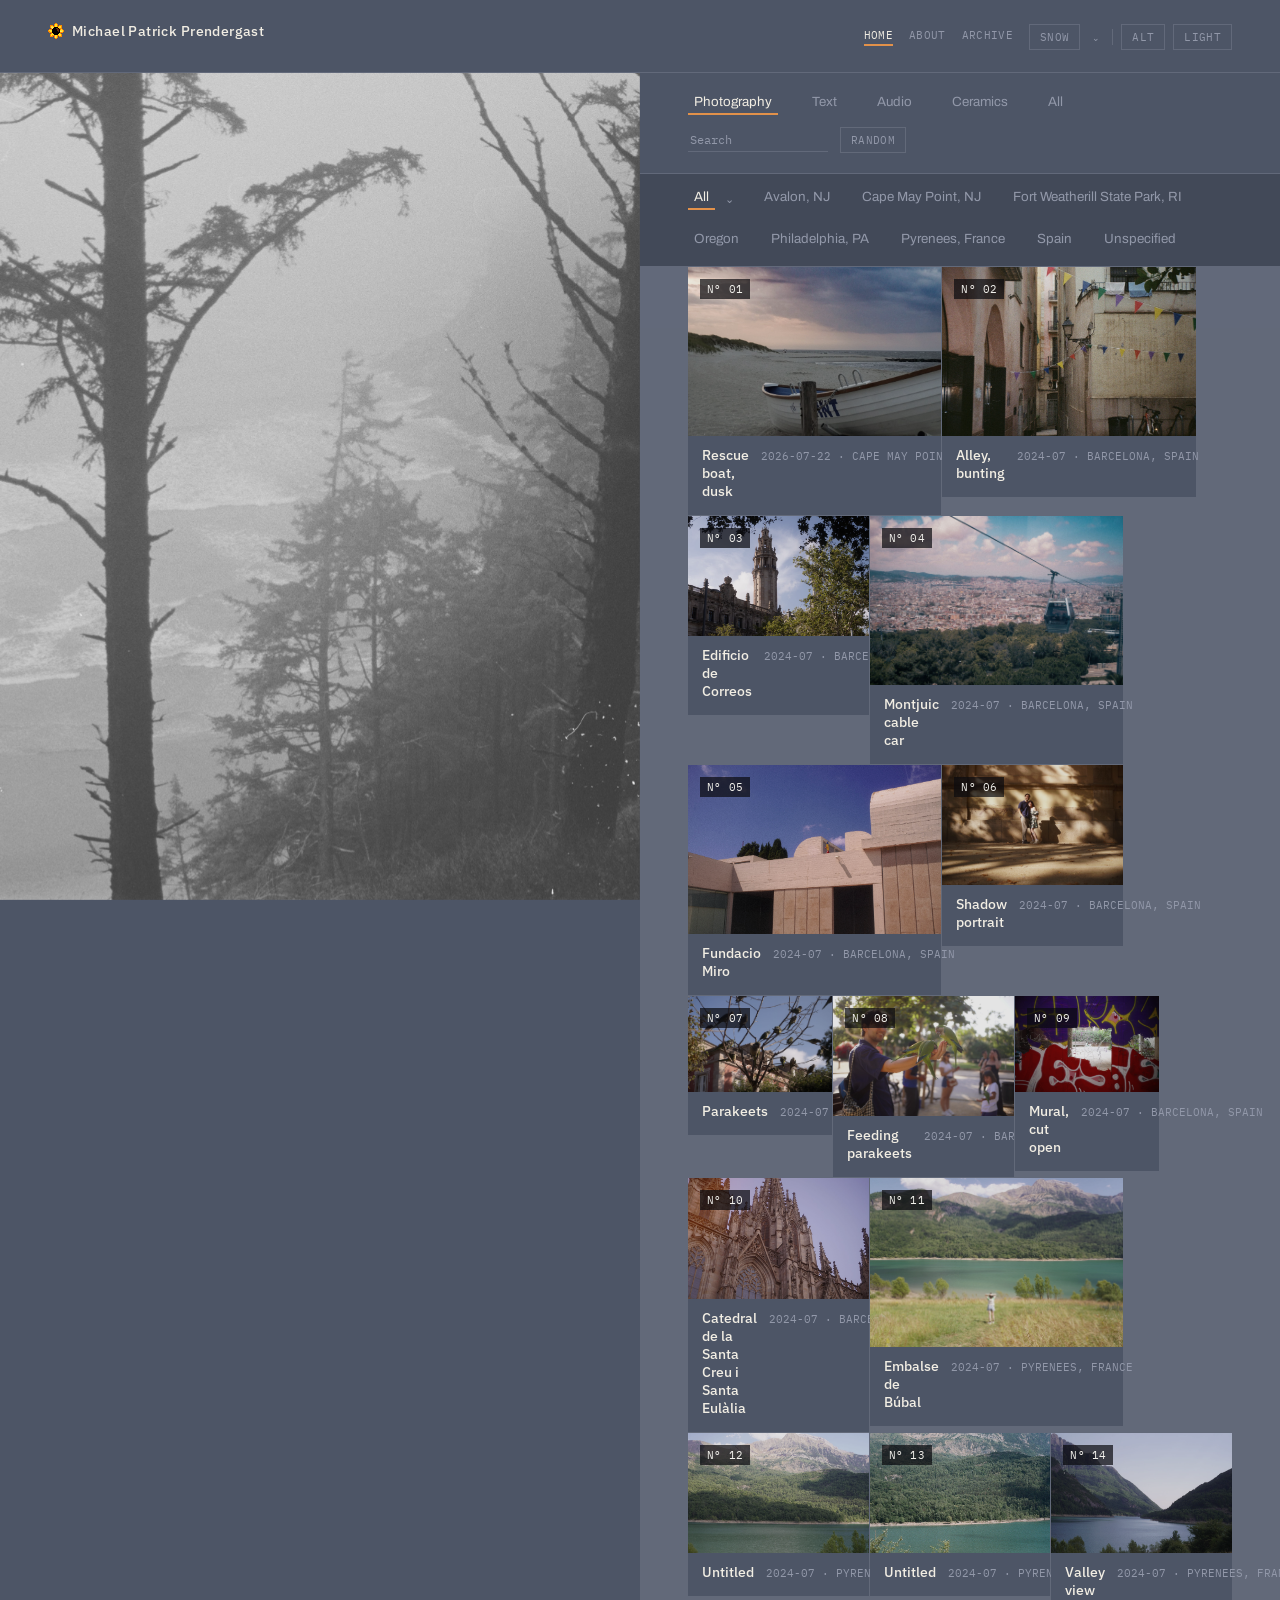
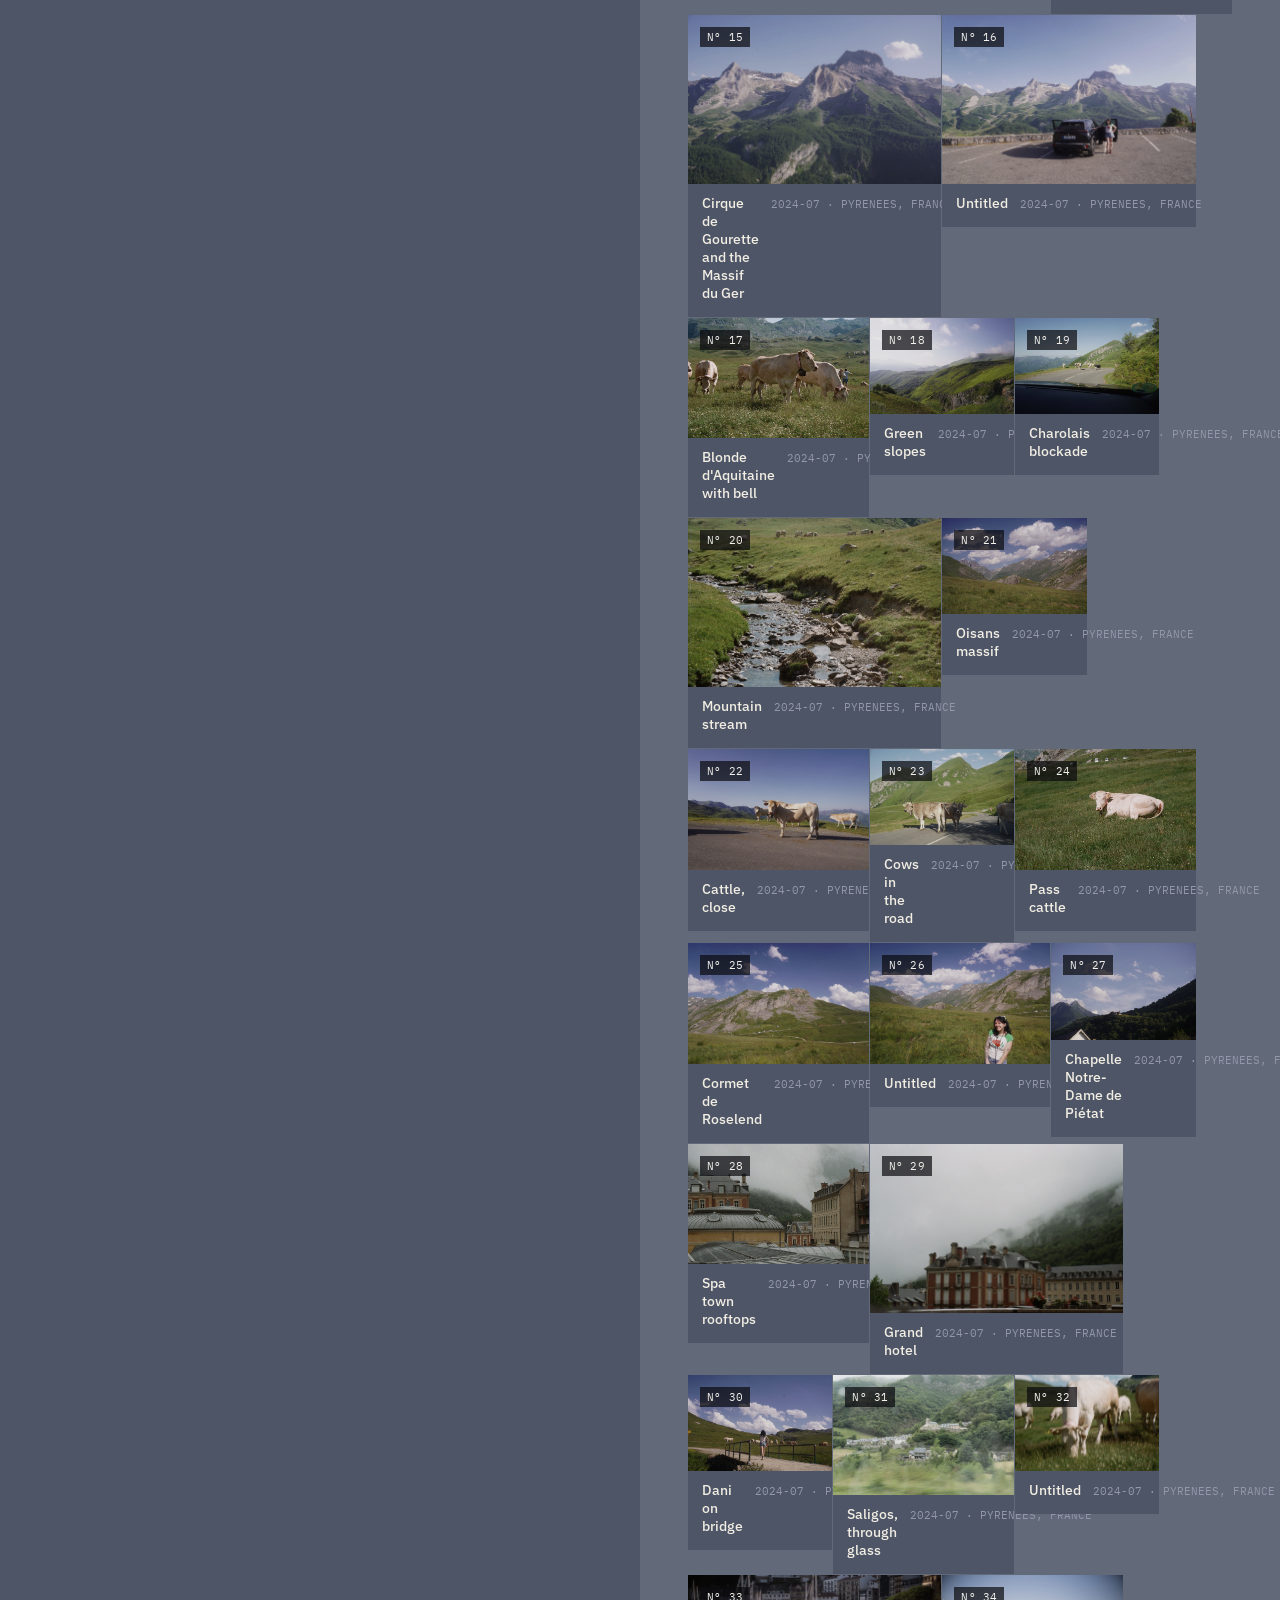
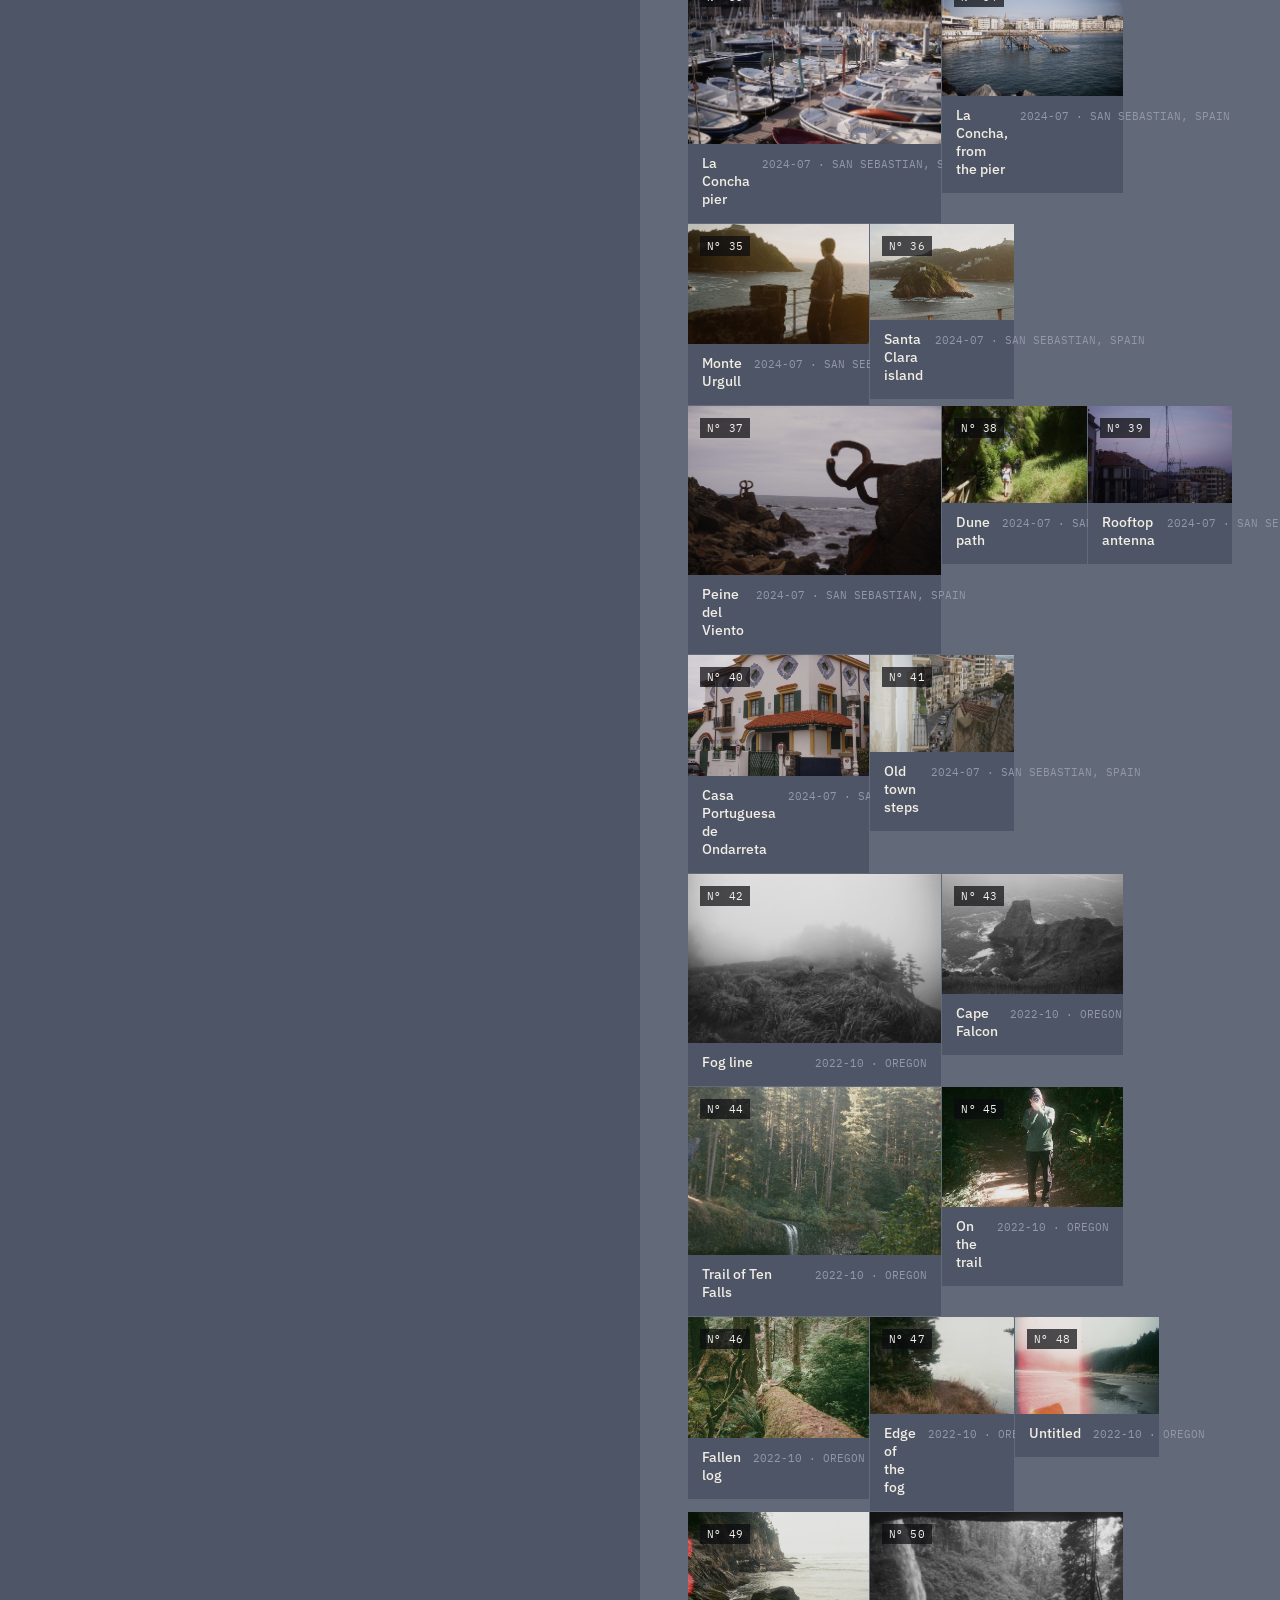
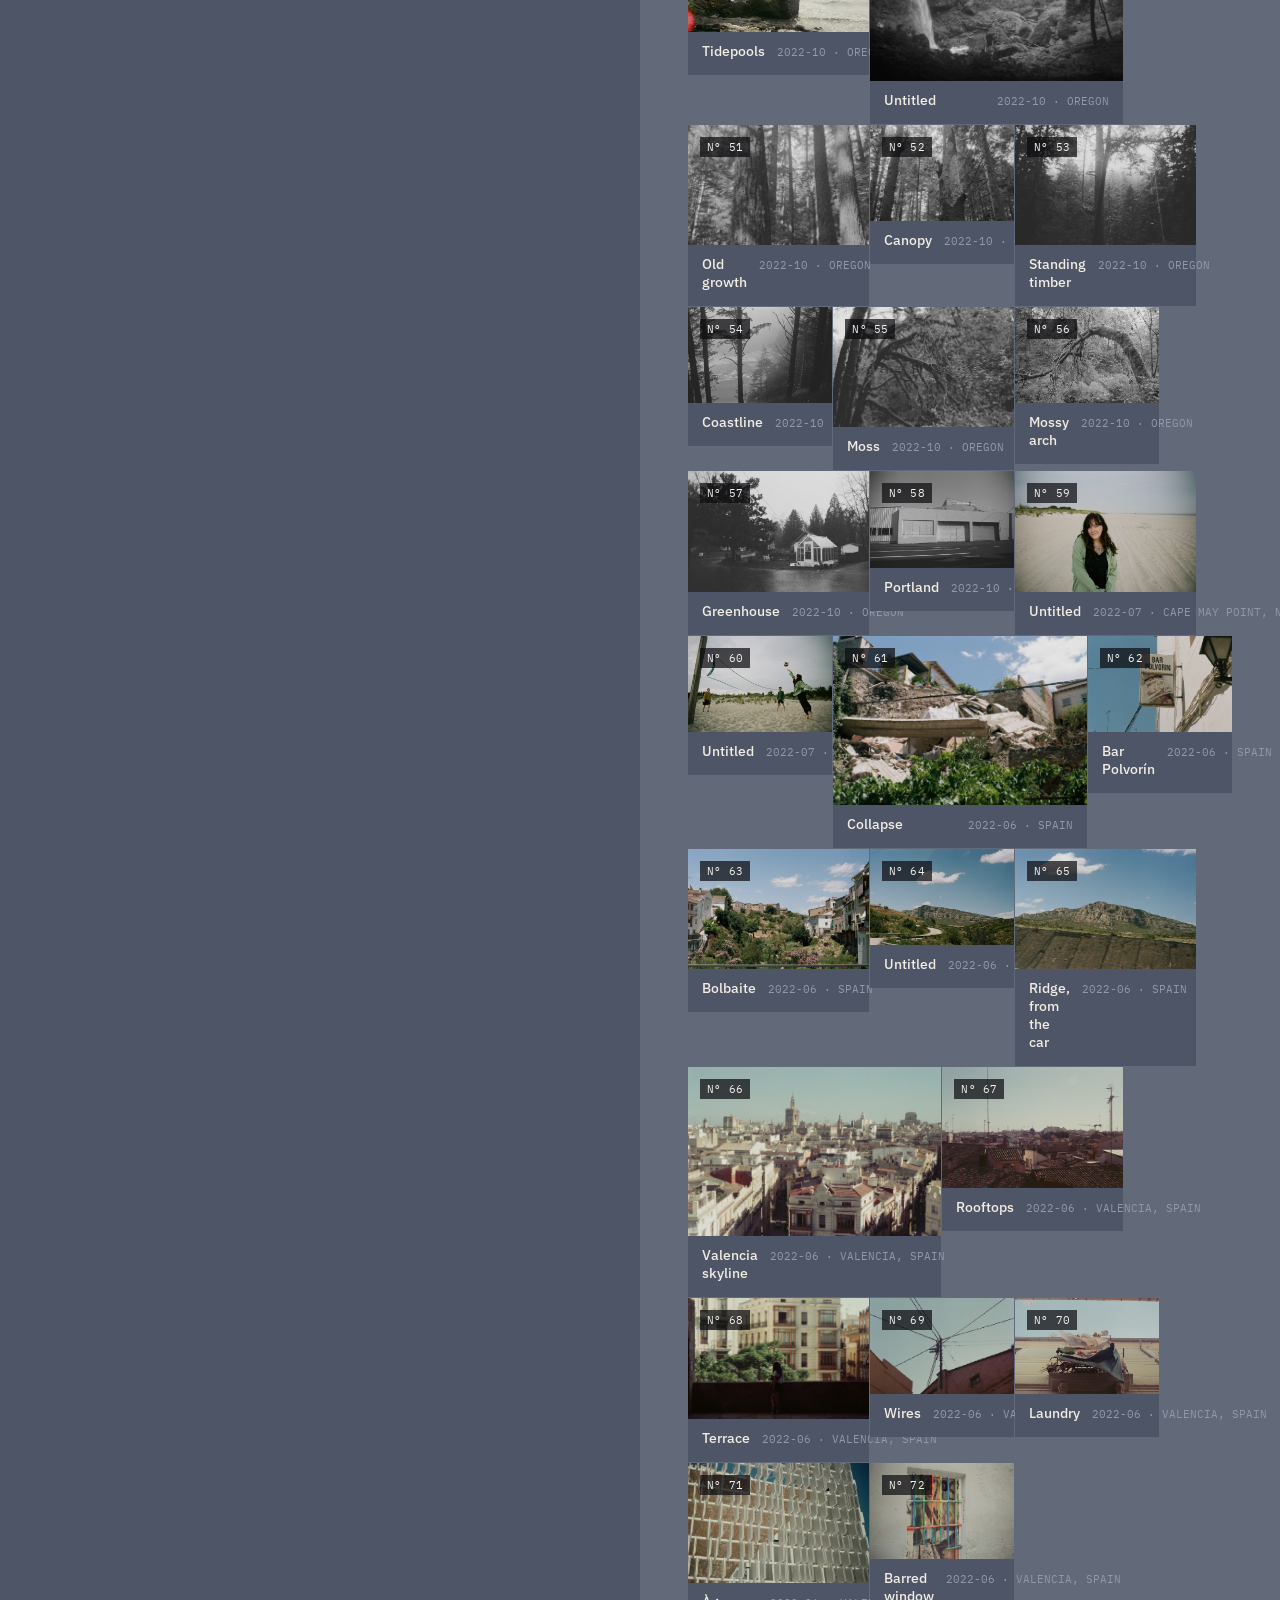
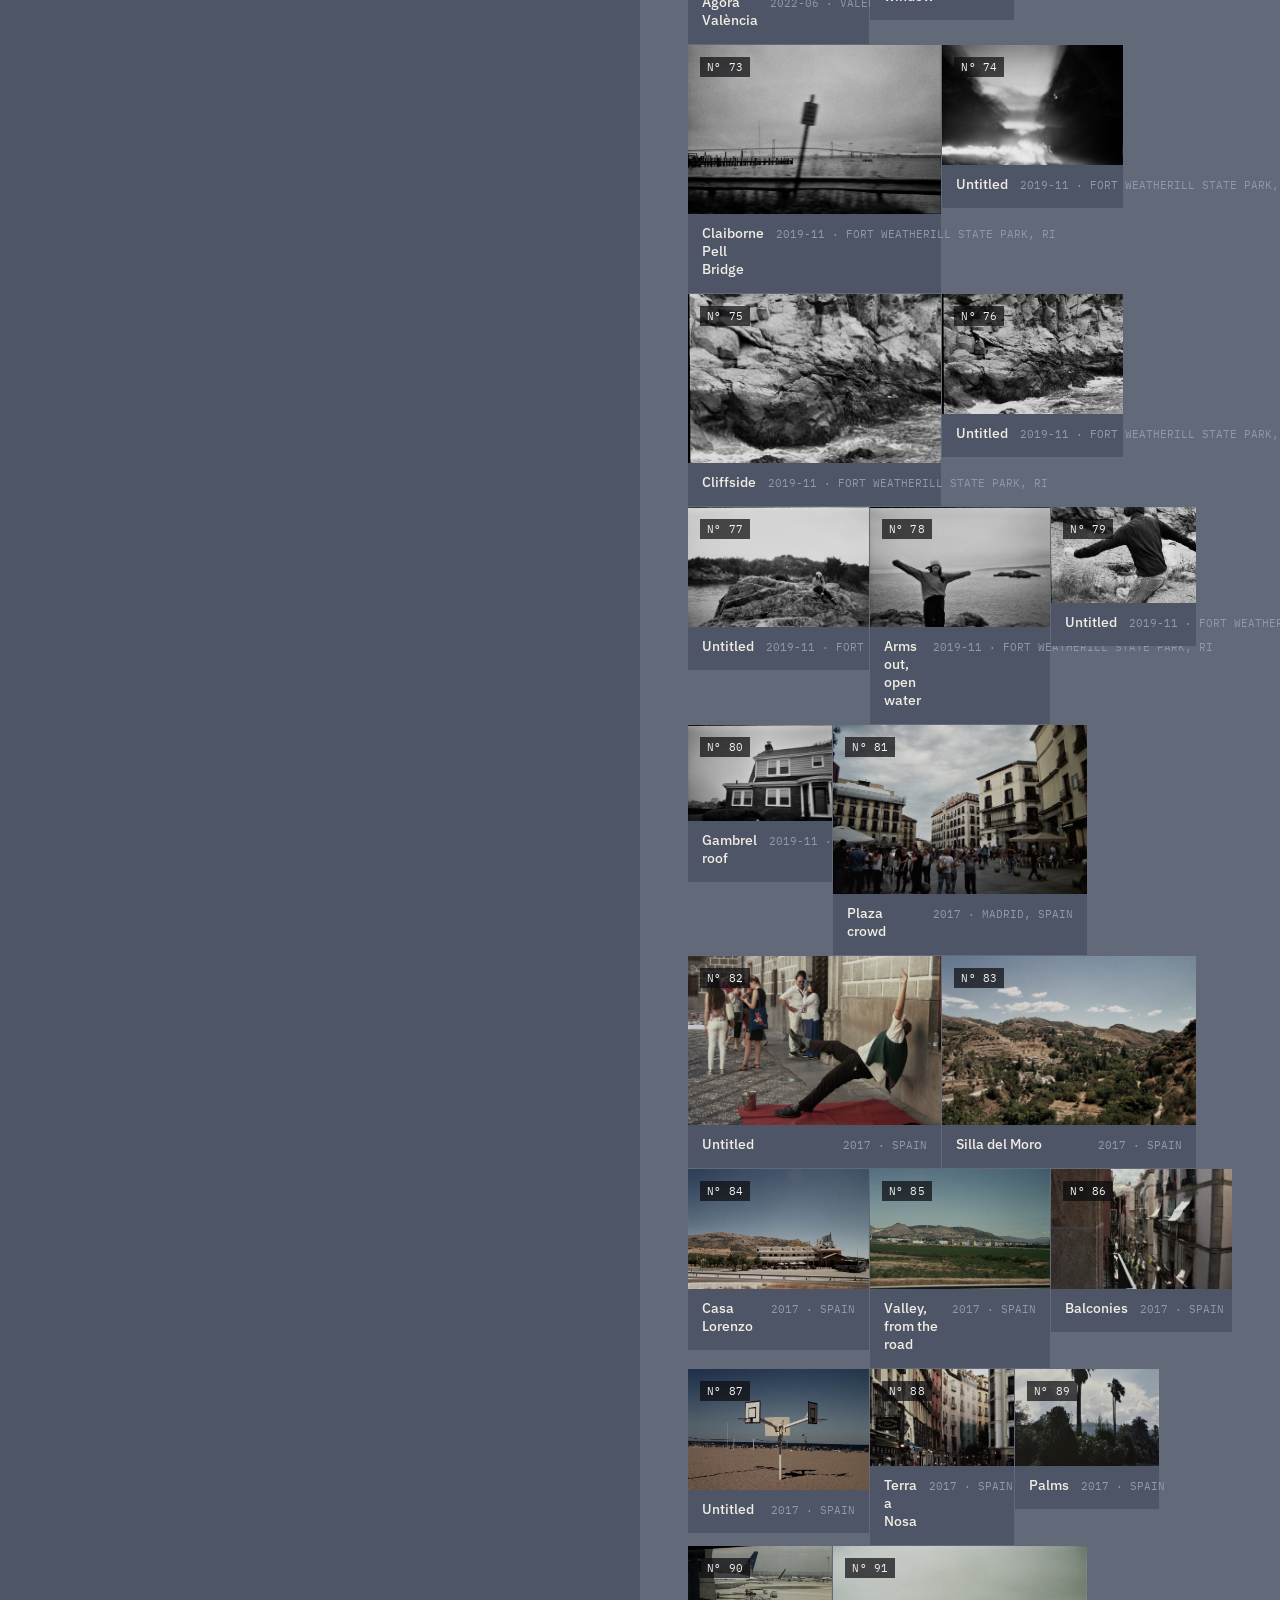
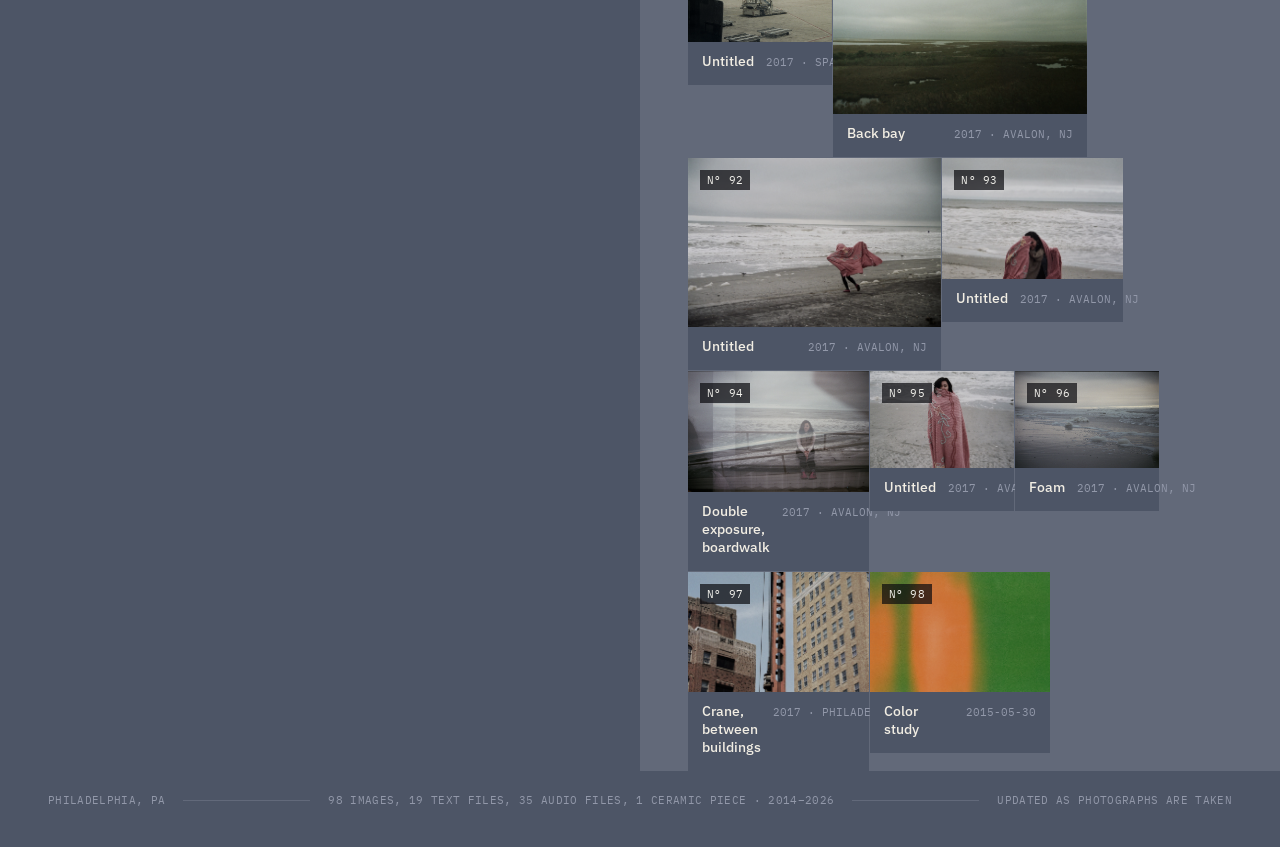
==== index.html @ 27e89e8b "Promote the split layout to the homepage; move the old gallery to classic.html index.html is now the" ====
<!doctype html>
<html lang="en">
<head>
<meta charset="utf-8">
<meta name="viewport" content="width=device-width, initial-scale=1">
<title>mprendergast</title>
<meta name="color-scheme" content="dark light" id="color-scheme-meta">
<link rel="icon" href="favicon.ico" sizes="16x16">
<script>
  if (localStorage.getItem("photo-site-playful") === "on") {
    document.documentElement.setAttribute("data-theme", "playful");
  } else if (localStorage.getItem("photo-site-theme") === "light") {
    document.documentElement.setAttribute("data-theme", "light");
  }
</script>

<link rel="preconnect" href="https://fonts.googleapis.com">
<link rel="preconnect" href="https://fonts.gstatic.com" crossorigin>
<link href="https://fonts.googleapis.com/css2?family=Archivo:wght@500;700;900&family=IBM+Plex+Mono:wght@400;500&family=IBM+Plex+Sans:wght@400;500;600&family=Baskervville:ital@0;1&display=swap" rel="stylesheet">

<link rel="stylesheet" href="styles.css">
<link rel="stylesheet" href="beta.css">
</head>
<body>

<header class="site-header">
  <span class="site-name"><img class="site-name-icon" src="favicon.ico" alt="" width="16" height="16">Michael Patrick Prendergast</span>
  <div class="header-right">
    <nav class="site-nav" aria-label="Site pages">
      <a href="index.html" aria-current="page">Home</a>
      <a href="about.html">About</a>
      <a href="archive.html">Archive</a>
    </nav>
    <div class="header-controls">
      <div class="snow-settings">
        <button class="header-toggle" id="snow-toggle" type="button" aria-label="Toggle falling snow" aria-pressed="false">Snow</button>
        <button class="snow-settings-toggle" id="snow-settings-toggle" type="button" aria-label="Snow settings" aria-expanded="false">⌄</button>
        <div class="snow-settings-panel" id="snow-settings-panel" hidden>
          <label class="snow-settings-row">
            <span>Speed</span>
            <input type="range" id="snow-speed" min="0.1" max="2.5" step="0.1" value="0.2">
          </label>
          <label class="snow-settings-row">
            <span>Amount</span>
            <input type="range" id="snow-amount" min="0.2" max="6" step="0.1" value="1">
          </label>
          <label class="snow-settings-row">
            <span>Wind</span>
            <div class="snow-wind-track">
              <span class="snow-wind-label">L</span>
              <input type="range" id="snow-wind" min="-1" max="1" step="0.1" value="0">
              <span class="snow-wind-label">R</span>
            </div>
          </label>
        </div>
      </div>
      <span class="header-divider" aria-hidden="true"></span>
      <button class="header-toggle" id="playful-toggle" type="button" aria-label="Toggle Alt theme" aria-pressed="false">Alt</button>
      <button class="header-toggle" id="theme-toggle" type="button" aria-label="Switch theme"></button>
    </div>
  </div>
</header>

<div id="view">
<div class="beta-layout">
  <div class="beta-bg-col">
    <img class="beta-bg-image" src="images/bg/background.jpg" alt="">
  </div>

  <div class="beta-detail" id="beta-detail" hidden>
    <button class="beta-detail-close" id="beta-detail-close" type="button" aria-label="Close">&#10005;</button>
    <button class="beta-detail-image-btn" id="beta-detail-image-btn" type="button" aria-label="Open full size">
      <img id="beta-detail-image" src="" alt="">
    </button>
    <div class="beta-detail-text" id="beta-detail-text" hidden>
      <div class="beta-detail-text-body" id="beta-detail-text-body"></div>
    </div>
    <div class="beta-detail-caption">
      <span class="beta-detail-title" id="beta-detail-title"></span>
      <span class="beta-detail-meta" id="beta-detail-meta"></span>
      <span class="beta-detail-specs" id="beta-detail-specs"></span>
    </div>
  </div>

  <div class="beta-content-col">
    <div class="nav-row">
      <nav class="type-nav" id="beta-type-nav" aria-label="Filter by section"></nav>
      <div class="nav-utility">
        <input class="search-input" id="beta-search-input" type="search" placeholder="Search" aria-label="Search everything on the site">
        <button class="shuffle-btn" id="beta-random-btn" type="button" aria-label="Open a random entry">Random</button>
      </div>
    </div>
    <nav class="location-nav" id="beta-location-nav" aria-label="Filter photographs by location"></nav>
    <nav class="filters" id="beta-filters" aria-label="Filter photographs by tag"></nav>
    <div class="gallery beta-gallery" id="beta-gallery" aria-label="Photograph index"></div>
    <p class="empty-state" id="beta-empty-state" hidden>Nothing indexed yet.</p>
  </div>
</div>

<div class="lightbox" id="lightbox" role="dialog" aria-modal="true" aria-label="Photograph view" aria-hidden="true">
  <button class="lightbox-close" id="lightbox-close" aria-label="Close">&#10005;</button>
  <button class="lightbox-nav lightbox-prev" id="lightbox-prev" aria-label="Previous photograph">&#8592;</button>
  <figure class="lightbox-figure">
    <img id="lightbox-image" src="" alt="">
    <figcaption>
      <div class="lightbox-caption-line">
        <span class="lightbox-index" id="lightbox-index"></span>
        <span class="lightbox-title" id="lightbox-title"></span>
        <span class="lightbox-meta" id="lightbox-meta"></span>
      </div>
      <div class="lightbox-specs" id="lightbox-specs"></div>
    </figcaption>
  </figure>
  <button class="lightbox-nav lightbox-next" id="lightbox-next" aria-label="Next photograph">&#8594;</button>
  <p class="lightbox-hint" aria-hidden="true">&larr; &rarr; Navigate &middot; Click Center to Zoom &middot; Esc Close &middot; Swipe on Touch</p>
</div>
</div>

<footer class="site-footer">
  <span>Philadelphia, PA</span>
  <span class="rule" aria-hidden="true"></span>
  <span id="site-stats"></span>
  <span class="rule" aria-hidden="true"></span>
  <span>Updated as photographs are taken</span>
</footer>

<script src="photos.js"></script>
<script src="script.js"></script>
<script src="archive.js"></script>
<script src="beta.js"></script>
<script src="theme.js"></script>
<script src="snow.js"></script>
<script src="stats.js"></script>
<script src="player.js"></script>
<script src="router.js"></script>
</body>
</html>
---- styles.css ----
/* ---------------------------------------------------------
   Tokens — dark (default) and light. --accent, --scrim, and the
   --badge-* pair stay fixed across themes: the accent is the site's
   one brand color regardless of chrome, the lightbox stays a dark
   viewing environment in either theme, and the tile-index badge sits
   on top of arbitrary photo content so it needs guaranteed contrast
   independent of the page theme.
--------------------------------------------------------- */
:root {
  --paper: #4d5566;
  --ink: #f1ede3;
  --grid-line: rgba(225, 228, 236, 0.08);
  --accent: #e2914a;
  --muted: #9298a9;
  --muted-dim: #6b7182;
  --hairline: rgba(225, 228, 236, 0.14);
  --overlay: rgba(20, 22, 28, 0.7);
  --scrim: rgba(10, 11, 15, 0.97);
  --badge-bg: rgba(10, 11, 15, 0.7);
  --badge-ink: #f2f1ec;

  --font-display: 'Archivo', sans-serif;
  --font-body: 'IBM Plex Sans', sans-serif;
  --font-mono: 'IBM Plex Mono', monospace;
  --font-serif: Baskerville, 'Baskervville', 'Times New Roman', serif;

  --gap: 1px;
  --edge: clamp(16px, 4vw, 48px);
}

:root[data-theme="light"] {
  --paper: #eef0e6;
  --ink: #363b30;
  --grid-line: rgba(40, 45, 30, 0.08);
  --muted: #7c8371;
  --muted-dim: #a3a897;
  --hairline: rgba(40, 45, 30, 0.14);
  --overlay: rgba(0, 0, 0, 0.05);
}

/* Playful — a third, independently-toggled theme (the "Alt" header
   button, separate from the light/dark toggle). Same restrained layout
   and single fixed --accent as everywhere else; just a bright,
   saturated palette in place of dark/light's neutral ones.

   --overlay is near-opaque here rather than the light/dark washes
   (5-70% over a neutral paper): text/audio tile cards are meant to
   read as a distinct warm off-white surface floating on the green, in
   the spirit of the reference site's cream/tan panels on its green
   background. A translucent wash at that same low opacity would
   optically mix with the saturated green paper underneath instead of
   sitting on top of it, producing a muddy, desaturated yellow-green
   rather than a clean card -- transparency reads as "layered surface"
   against a neutral backdrop, but against a saturated one it just
   blends, which is the muddiness this avoids. */
:root[data-theme="playful"] {
  --paper: #c9e26a;
  --ink: #1c1a12;
  --grid-line: rgba(28, 26, 18, 0.08);
  --muted: #5c6b3a;
  --muted-dim: #8a9569;
  --hairline: rgba(28, 26, 18, 0.16);
  --overlay: rgba(255, 250, 235, 0.94);
}

* { box-sizing: border-box; }

html { -webkit-text-size-adjust: 100%; }

body {
  margin: 0;
  background: var(--paper);
  color: var(--ink);
  font-family: var(--font-body);
  -webkit-font-smoothing: antialiased;
}

img { display: block; max-width: 100%; }
img[hidden] { display: none; }

button {
  font-family: inherit;
  background: none;
  border: none;
  cursor: pointer;
  color: inherit;
}

:focus-visible {
  outline: 2px solid var(--accent);
  outline-offset: 3px;
}

/* ---------------------------------------------------------
   Header
--------------------------------------------------------- */
.site-header {
  display: flex;
  justify-content: space-between;
  align-items: baseline;
  gap: 24px;
  padding: 22px var(--edge);
  border-bottom: 1px solid var(--hairline);
}

.site-name {
  display: inline-flex;
  align-items: center;
  gap: 8px;
  font-family: var(--font-body);
  font-weight: 500;
  font-size: 14px;
  letter-spacing: 0.03em;
}
.site-name-icon {
  display: block;
  width: 16px;
  height: 16px;
  image-rendering: pixelated;
}

.header-right {
  display: flex;
  align-items: center;
  gap: 16px;
}

.site-nav {
  display: flex;
  gap: 16px;
  font-family: var(--font-mono);
  font-size: 11px;
  text-transform: uppercase;
  letter-spacing: 0.03em;
}
.site-nav a {
  color: var(--muted);
  text-decoration: none;
  border-bottom: 2px solid transparent;
  padding-bottom: 2px;
}
.site-nav a:hover { color: var(--ink); }
.site-nav a[aria-current="page"] {
  color: var(--ink);
  border-bottom-color: var(--accent);
}

.header-toggle {
  font-family: var(--font-mono);
  font-size: 11px;
  text-transform: uppercase;
  letter-spacing: 0.03em;
  color: var(--muted);
  border: 1px solid var(--hairline);
  padding: 5px 10px;
}
.header-toggle:hover { color: var(--ink); border-color: var(--accent); }
.header-toggle.is-active { color: var(--accent); border-color: var(--accent); }

.header-controls {
  display: flex;
  align-items: center;
  gap: 8px;
}

.header-divider {
  width: 1px;
  height: 16px;
  background: var(--hairline);
  flex: none;
}

/* Snow settings — a small arrow next to the Snow toggle opens a
   dropdown with Speed/Amount/Wind sliders (snow.js). Sits in the
   header's normal theme-aware colors (unlike the always-dark player
   widget) since it's part of the header itself, not a floating
   overlay elsewhere on the page. */
.snow-settings {
  position: relative;
  display: inline-flex;
  align-items: center;
  gap: 8px;
}
.snow-settings-toggle {
  font-family: var(--font-mono);
  font-size: 9px;
  line-height: 1;
  color: var(--muted);
  padding: 4px;
}
.snow-settings-toggle:hover { color: var(--ink); }
.snow-settings-toggle[aria-expanded="true"] { color: var(--accent); }

.snow-settings-panel {
  position: absolute;
  top: calc(100% + 8px);
  right: 0;
  z-index: 15;
  width: 170px;
  display: flex;
  flex-direction: column;
  gap: 12px;
  padding: 14px;
  background: var(--paper);
  border: 1px solid var(--hairline);
  box-shadow: 0 12px 28px rgba(0, 0, 0, 0.28);
}
.snow-settings-panel[hidden] { display: none; }

.snow-settings-row {
  display: flex;
  flex-direction: column;
  gap: 6px;
}
.snow-settings-row span {
  font-family: var(--font-mono);
  font-size: 10px;
  text-transform: uppercase;
  letter-spacing: 0.05em;
  color: var(--muted);
}
.snow-settings-row input[type="range"] {
  width: 100%;
  accent-color: var(--accent);
  cursor: pointer;
}

.snow-wind-track {
  display: flex;
  align-items: center;
  gap: 6px;
}
.snow-wind-track input[type="range"] { flex: 1; }
.snow-wind-label {
  font-family: var(--font-mono);
  font-size: 10px;
  color: var(--muted-dim);
}

/* Ambient pixel-snow overlay — fixed over the whole viewport, purely
   decorative, never intercepts clicks. Sits below the lightbox (z-index
   10) so it disappears behind the scrim while a photo is open. */
#snow-canvas {
  position: fixed;
  inset: 0;
  width: 100%;
  height: 100%;
  pointer-events: none;
  z-index: 5;
}
#snow-canvas[hidden] { display: none; }

.header-meta {
  display: flex;
  flex-direction: column;
  align-items: flex-end;
  font-family: var(--font-mono);
  font-size: 12px;
  color: var(--muted);
  text-align: right;
  white-space: nowrap;
}
.index-count { color: var(--ink); }

/* ---------------------------------------------------------
   Type nav — top-level sections (All/Photography/Text/Audio).
   Always visible, bolder and larger than the tag chips beneath
   it. Selecting "All" merges every section with no sub-tag row;
   selecting a specific section reveals its own tag row below,
   set apart with a distinct background (see .filters).
--------------------------------------------------------- */
.nav-row {
  display: flex;
  align-items: center;
  justify-content: space-between;
  flex-wrap: wrap;
  gap: 12px;
  padding: 20px var(--edge);
  border-bottom: 1px solid var(--hairline);
}

.type-nav[hidden] { display: none; }
.type-nav {
  display: flex;
  flex-wrap: wrap;
  gap: 28px;
  font-family: var(--font-display);
  font-weight: 700;
  font-size: 15px;
}

.nav-utility {
  display: flex;
  align-items: center;
  gap: 12px;
}

.search-input {
  font-family: var(--font-mono);
  font-size: 12px;
  color: var(--ink);
  background: none;
  border: none;
  border-bottom: 1px solid var(--hairline);
  padding: 4px 2px;
  width: 140px;
}
.search-input:focus { outline: none; border-bottom-color: var(--accent); }
.search-input::placeholder { color: var(--muted); }
.search-input::-webkit-search-cancel-button { -webkit-appearance: none; }

.shuffle-btn {
  font-family: var(--font-mono);
  font-size: 11px;
  text-transform: uppercase;
  letter-spacing: 0.03em;
  color: var(--muted);
  border: 1px solid var(--hairline);
  padding: 5px 10px;
  white-space: nowrap;
}
.shuffle-btn:hover { color: var(--ink); border-color: var(--accent); }

.type-chip {
  padding-bottom: 4px;
  border-bottom: 2px solid transparent;
  color: var(--muted);
  transition: color 0.2s ease, border-color 0.2s ease;
}
.type-chip:hover { color: var(--ink); }
.type-chip.is-active {
  color: var(--ink);
  border-bottom-color: var(--accent);
}

/* ---------------------------------------------------------
   Location nav — a middle tier, Photography-only: shares the tag
   row's darker "nested" background below it (no border between the
   two, so they read as one continuous panel), but sits a size step
   up in the type scale to mark it as the coarser of the two filters.
--------------------------------------------------------- */
.location-nav[hidden] { display: none; }
.location-nav {
  display: flex;
  flex-wrap: wrap;
  gap: 20px;
  padding: 14px var(--edge) 0;
  background: rgba(0, 0, 0, 0.14);
  font-family: var(--font-display);
  font-weight: 500;
  font-size: 13px;
}
/* No bottom padding above: when .filters is expanded right below,
   its own top padding is meant to be the only gap, so the two read as
   one continuous panel. But .filters collapses by default now, and
   without it there's nothing supplying that breathing room -- add it
   back here specifically for when that's the case. */
.location-nav:has(+ .filters[hidden]) {
  padding-bottom: 14px;
}

.location-chip {
  padding-bottom: 4px;
  border-bottom: 2px solid transparent;
  color: var(--muted);
  transition: color 0.2s ease, border-color 0.2s ease;
}
.location-chip:hover { color: var(--ink); }
.location-chip.is-active {
  color: var(--ink);
  border-bottom-color: var(--accent);
}

/* ---------------------------------------------------------
   Filter chips — tab-style, not pills; underline marks state.
   A visibly different background from .type-nav above it marks
   this row as the nested, section-specific tier.
--------------------------------------------------------- */
.filters[hidden] { display: none; }
.filters {
  display: flex;
  flex-wrap: wrap;
  gap: 22px;
  padding: 14px var(--edge);
  background: rgba(0, 0, 0, 0.14);
  border-bottom: 1px solid var(--hairline);
  font-family: var(--font-mono);
  font-size: 12px;
  text-transform: uppercase;
  letter-spacing: 0.03em;
}

.filter-chip {
  padding-bottom: 4px;
  border-bottom: 2px solid transparent;
  color: var(--muted);
  transition: color 0.2s ease, border-color 0.2s ease;
}
.filter-chip:hover { color: var(--ink); }
.filter-chip.is-active {
  color: var(--ink);
  border-bottom-color: var(--accent);
}

/* Wraps the active type/location chip together with the tag-filter
   dropdown arrow so the two sit tight against each other, regardless
   of the row's own (much larger) gap between chips. */
.type-chip-group,
.location-chip-group {
  display: inline-flex;
  align-items: center;
  gap: 6px;
}

.filters-toggle {
  font-family: var(--font-mono);
  font-size: 11px;
  line-height: 1;
  color: var(--muted);
  padding: 2px 4px;
}
.filters-toggle:hover { color: var(--ink); }
/* Active both when the row is actually open, and whenever a specific
   tag is applied even while it's collapsed -- an applied filter
   should never be silently invisible. */
.filters-toggle.is-active { color: var(--accent); }

/* ---------------------------------------------------------
   Gallery grid
--------------------------------------------------------- */
.gallery {
  display: grid;
  grid-template-columns: repeat(15, 1fr);
  align-items: start;
  gap: var(--gap);
  background: var(--hairline);
  padding: var(--gap) var(--edge) 0;
}

.tile {
  margin: 0;
  background: var(--paper);
  padding-bottom: var(--gap);
}

.tile--lg { grid-column: span 7; }
.tile--md { grid-column: span 5; }
.tile--sm { grid-column: span 4; }

.tile-button {
  position: relative;
  display: block;
  width: 100%;
  aspect-ratio: 3 / 2;
  padding: 0;
  overflow: hidden;
  background: var(--paper);
}

.tile-button img {
  width: 100%;
  height: 100%;
  object-fit: cover;
  filter: grayscale(0.25) brightness(0.92);
  transition: filter 0.3s ease, transform 0.5s ease;
}

.tile-button:hover img,
.tile-button:focus-visible img {
  filter: grayscale(0) brightness(1);
}

@media (prefers-reduced-motion: no-preference) {
  .tile-button:hover img, .tile-button:focus-visible img { transform: scale(1.015); }
}

/* Viewfinder frame — the signature device: an accent-colored
   bracket that tightens into focus on hover/keyboard focus,
   replacing the old page-wide construction grid. */
.tile-button::after {
  content: "";
  position: absolute;
  inset: 12px;
  border: 1px solid var(--accent);
  opacity: 0;
  transition: opacity 0.25s ease;
  pointer-events: none;
}
.tile-button:hover::after,
.tile-button:focus-visible::after {
  opacity: 1;
}
@media (prefers-reduced-motion: no-preference) {
  .tile-button::after { transition: opacity 0.25s ease, inset 0.25s ease; }
  .tile-button:hover::after, .tile-button:focus-visible::after { inset: 7px; }
}

.tile-index {
  position: absolute;
  top: 12px;
  left: 12px;
  font-family: var(--font-mono);
  font-size: 11px;
  color: var(--badge-ink);
  background: var(--badge-bg);
  padding: 3px 7px;
  letter-spacing: 0.02em;
}

/* Text-post tiles: sized to their own content rather than the fixed
   3:2 photo frame, so a short poem gets a compact box instead of a
   mostly-empty image-shaped one. Longer poems are capped and faded
   out at the bottom rather than blowing up the grid. */
.tile-button--text {
  aspect-ratio: auto;
  display: block;
  max-height: 420px;
  padding: 48px 20px 20px;
  background: var(--overlay);
  overflow: hidden;
  position: relative;
  text-align: left;
}
/* The fade only makes sense when a poem is actually being clamped by
   max-height above -- script.js measures this after render and adds
   is-clamped. Without that check, the gradient would fall at a fixed
   distance from the bottom of every tile regardless of where the text
   actually ends, dimming the last line of plenty of short, complete
   poems that were never being cut off. */
.tile-button--text.is-clamped::before {
  content: "";
  position: absolute;
  left: 0;
  right: 0;
  bottom: 0;
  height: 56px;
  background: linear-gradient(to bottom, transparent, var(--overlay));
  pointer-events: none;
}

.tile-text-preview {
  display: flex;
  flex-direction: column;
  gap: 8px;
}

.tile-text-title {
  font-family: var(--font-serif);
  font-style: italic;
  font-size: 20px;
  color: var(--ink);
  text-rendering: optimizeLegibility;
}

.tile-audio-title {
  font-family: var(--font-body);
  font-style: normal;
  font-weight: 500;
  font-size: 15px;
  color: var(--ink);
  flex: 1 1 auto;
  min-width: 0;
  white-space: nowrap;
  overflow: hidden;
  text-overflow: ellipsis;
}

.tile-text-excerpt {
  margin: 0;
  font-family: var(--font-serif);
  font-size: 14px;
  line-height: 1.5;
  color: var(--muted);
  white-space: pre-line;
}

/* Audio tiles: no lightbox — clicking the title expands the player
   in place within the tile itself. Only one tile plays at a time. */
.tile-audio {
  position: relative;
  padding: 48px 20px 20px;
  background: var(--overlay);
}

.tile-audio-toggle {
  display: flex;
  align-items: center;
  gap: 14px;
  width: 100%;
  padding: 0;
  text-align: left;
}
.tile-audio-toggle:hover .tile-audio-title { color: var(--accent); }
.tile-audio.is-expanded .tile-audio-mark { color: var(--accent); }

.tile-audio-duration {
  flex: none;
  margin-left: auto;
  padding-left: 12px;
  font-family: var(--font-mono);
  font-size: 11px;
  color: var(--muted);
}

.tile-audio-player {
  display: flex;
  align-items: center;
  gap: 12px;
  margin-top: 18px;
}
.tile-audio-player[hidden] { display: none; }

.tile-audio-player .audio-play {
  width: 32px;
  height: 32px;
  font-size: 12px;
}
.tile-audio-player .audio-time { font-size: 10px; }

.tile-audio-mark {
  flex: none;
  font-family: var(--font-mono);
  font-size: 18px;
  color: var(--accent);
}

.tile figcaption {
  display: flex;
  justify-content: space-between;
  align-items: baseline;
  gap: 12px;
  padding: 10px 14px 14px;
}

.tile-title {
  font-size: 14px;
  font-weight: 500;
}

.tile-meta {
  font-family: var(--font-mono);
  font-size: 11px;
  color: var(--muted);
  white-space: nowrap;
  text-transform: uppercase;
}

.empty-state {
  font-family: var(--font-mono);
  font-size: 13px;
  color: var(--muted);
  text-align: center;
  padding: 120px var(--edge);
  line-height: 1.8;
}
.empty-state code {
  background: var(--grid-line);
  padding: 1px 5px;
}

/* ---------------------------------------------------------
   About page
--------------------------------------------------------- */
.about-main {
  padding: 80px var(--edge);
  min-height: 40vh;
}
.about-content {
  max-width: 640px;
  font-family: var(--font-serif);
  font-size: 18px;
  line-height: 1.6;
  color: var(--ink);
}
.about-content p { margin: 0 0 1.2em; }

/* Deliberately understated — a way in for anyone curious, not a call
   to action, per the request to keep it "out of the way." */
.about-content p.about-beta-link {
  margin-top: 2.4em;
  font-family: var(--font-mono);
  font-size: 12px;
}
.about-beta-link a {
  color: var(--muted);
  text-decoration: none;
  border-bottom: 1px solid var(--hairline);
}
.about-beta-link a:hover { color: var(--ink); border-bottom-color: var(--accent); }

/* ---------------------------------------------------------
   Archive page — a flat chronological list grouped by year,
   each row linking back to the gallery deep-linked to that entry.
--------------------------------------------------------- */
.archive-main {
  padding: 40px var(--edge) 80px;
  max-width: 800px;
}
.archive-empty {
  font-family: var(--font-mono);
  font-size: 13px;
  color: var(--muted);
}
.archive-year {
  font-family: var(--font-display);
  font-weight: 900;
  font-size: 26px;
  margin: 48px 0 12px;
  color: var(--ink);
}
.archive-year:first-child { margin-top: 0; }

.archive-entries {
  list-style: none;
  margin: 0;
  padding: 0;
  border-top: 1px solid var(--hairline);
}
.archive-entry { border-bottom: 1px solid var(--hairline); }
.archive-entry a {
  display: flex;
  align-items: baseline;
  gap: 16px;
  padding: 10px 0;
  text-decoration: none;
  color: var(--ink);
  transition: color 0.15s ease;
}
.archive-entry a:hover { color: var(--accent); }

.archive-type {
  flex: none;
  width: 64px;
  font-family: var(--font-mono);
  font-size: 10px;
  text-transform: uppercase;
  letter-spacing: 0.03em;
  color: var(--muted);
}
.archive-title {
  flex: 1;
  font-family: var(--font-body);
  font-size: 14px;
}
.archive-date {
  flex: none;
  font-family: var(--font-mono);
  font-size: 11px;
  color: var(--muted);
}

/* ---------------------------------------------------------
   Footer
--------------------------------------------------------- */
.site-footer {
  display: flex;
  flex-wrap: wrap;
  row-gap: 6px;
  align-items: center;
  gap: 18px;
  padding: 22px var(--edge) 40px;
  font-family: var(--font-mono);
  font-size: 11px;
  color: var(--muted);
  text-transform: uppercase;
  letter-spacing: 0.03em;
}
.site-footer .rule {
  flex: 1;
  height: 1px;
  background: var(--hairline);
}

/* ---------------------------------------------------------
   Lightbox
--------------------------------------------------------- */
.lightbox {
  position: fixed;
  inset: 0;
  background: var(--scrim);
  display: none;
  align-items: center;
  justify-content: center;
  z-index: 10;
  padding: var(--edge);
}
.lightbox.is-open { display: flex; }

.lightbox-figure {
  margin: 0;
  max-width: min(1100px, 100%);
  display: flex;
  flex-direction: column;
  align-items: center;
}

.lightbox-figure img {
  max-height: 76vh;
  width: auto;
  object-fit: contain;
  cursor: zoom-in;
}

/* Zoomed state: drop the fit-to-viewport cap so the image renders
   near its native resolution, in a scrollable frame, for examining
   detail. Toggled by clicking the center third of the image. */
.lightbox-figure.is-zoomed {
  max-width: 92vw;
  max-height: 80vh;
  overflow: auto;
  cursor: zoom-out;
}
.lightbox-figure.is-zoomed img {
  max-height: none;
  max-width: none;
  cursor: zoom-out;
}

/* Text posts: a scrollable, book-page-like panel in place of the
   image. Deliberately simplified relative to the source PDF — verse
   keeps its line and stanza breaks, prose reflows as one justified
   block, but per-poem one-off effects aren't replicated. */
.lightbox-text {
  width: min(640px, 84vw);
  max-height: 76vh;
  overflow-y: auto;
  background: var(--paper);
  border: 1px solid var(--hairline);
  padding: 48px clamp(24px, 5vw, 64px);
}

.plain-text-toggle {
  display: block;
  margin: 0 0 24px auto;
  font-family: var(--font-mono);
  font-size: 11px;
  text-transform: uppercase;
  letter-spacing: 0.03em;
  color: var(--muted);
  border-bottom: 1px solid var(--muted);
}
.plain-text-toggle:hover { color: var(--ink); border-bottom-color: var(--accent); }

.lightbox-text-body .text-title {
  font-family: var(--font-serif);
  font-style: italic;
  font-size: 20px;
  color: var(--ink);
  margin: 0 0 1.6em;
  text-rendering: optimizeLegibility;
}
.lightbox-text-body.is-plain .text-title { display: none; }

.lightbox-text-body .text-verse,
.lightbox-text-body .text-prose {
  font-family: var(--font-serif);
  font-size: 18px;
  line-height: 1.45;
  color: var(--ink);
  margin: 0 0 1.3em;
  text-rendering: optimizeLegibility;
  font-variant-ligatures: common-ligatures;
}
.lightbox-text-body .text-prose { text-align: justify; }

.lightbox-text-body.is-plain .text-verse,
.lightbox-text-body.is-plain .text-prose {
  font-family: var(--font-mono);
  font-size: 13px;
  line-height: 1.6;
  text-align: left;
  color: var(--muted);
}

/* Audio player controls: a bare play toggle, a click-to-seek progress
   bar, and a time readout — no native browser widget, so it stays
   consistent with the rest of the site's controls. Lives inline
   inside a .tile-audio-player, not in the lightbox. */
.audio-play {
  flex: none;
  width: 40px;
  height: 40px;
  display: flex;
  align-items: center;
  justify-content: center;
  font-size: 14px;
  color: var(--ink);
  border: 1px solid var(--hairline);
  border-radius: 50%;
}
.audio-play:hover { border-color: var(--accent); color: var(--accent); }

.audio-progress {
  flex: 1;
  height: 3px;
  background: var(--hairline);
  cursor: pointer;
  position: relative;
}
.audio-progress-fill {
  position: absolute;
  top: 0;
  left: 0;
  bottom: 0;
  width: 0%;
  background: var(--accent);
}

.audio-time {
  flex: none;
  font-family: var(--font-mono);
  font-size: 11px;
  color: var(--muted);
  white-space: nowrap;
}

/* Volume remembers its value (localStorage) across tracks and visits,
   so it's set once and left alone rather than reset per-track. */
.audio-volume {
  flex: none;
  width: 64px;
  accent-color: var(--accent);
  cursor: pointer;
}

/* ---------------------------------------------------------
   Persistent audio player — a fixed corner widget, not part of the
   page flow, so it survives router-driven navigation between pages
   untouched. Deliberately a fixed dark panel regardless of theme
   (same reasoning as the lightbox scrim and the tile-index badge):
   it's a small always-on-top control surface, not page content, so
   it needs guaranteed contrast independent of the light/dark toggle.
--------------------------------------------------------- */
#site-player {
  position: fixed;
  right: 20px;
  bottom: 20px;
  width: 300px;
  max-width: calc(100vw - 40px);
  max-height: min(70vh, 480px);
  display: flex;
  flex-direction: column;
  overflow: hidden;
  background: var(--scrim);
  border: 1px solid rgba(242, 241, 236, 0.12);
  color: var(--badge-ink);
  font-family: var(--font-body);
  z-index: 20;
  box-shadow: 0 12px 32px rgba(0, 0, 0, 0.4);
}
#site-player[hidden] { display: none; }

/* Mini bar: a compact play/pause + title + next row. Only ever shown
   on narrow viewports (see the max-width media query below) — on
   desktop .site-player-full is always what's visible, regardless of
   the is-collapsed class, since the corner widget is small enough
   there not to need a collapsed state. */
.site-player-mini {
  display: none;
  align-items: center;
  gap: 10px;
  padding: 8px 12px;
  cursor: pointer;
}
.site-player-mini-play { width: 32px; height: 32px; font-size: 11px; }
.site-player-mini-title {
  flex: 1 1 auto;
  min-width: 0;
  overflow: hidden;
  white-space: nowrap;
  text-overflow: ellipsis;
  font-size: 13px;
}
.site-player-mini-next {
  flex: none;
  font-size: 14px;
  color: rgba(242, 241, 236, 0.75);
  padding: 8px;
}

.site-player-full {
  display: flex;
  flex-direction: column;
  min-height: 0;
}

.site-player-header {
  display: flex;
  align-items: center;
  justify-content: space-between;
  padding: 10px 12px;
  border-bottom: 1px solid rgba(242, 241, 236, 0.12);
}
.site-player-now {
  font-family: var(--font-mono);
  font-size: 10px;
  text-transform: uppercase;
  letter-spacing: 0.05em;
  color: rgba(242, 241, 236, 0.55);
}
.site-player-header-actions {
  display: flex;
  align-items: center;
  gap: 4px;
}
.site-player-collapse {
  display: none;
  color: rgba(242, 241, 236, 0.55);
  font-size: 14px;
  padding: 4px 6px;
}
.site-player-collapse:hover { color: var(--badge-ink); }
.site-player-close {
  color: rgba(242, 241, 236, 0.55);
  font-size: 12px;
  line-height: 1;
  padding: 4px;
}
.site-player-close:hover { color: var(--badge-ink); }

.site-player-track {
  display: flex;
  flex-direction: column;
  gap: 2px;
  padding: 10px 12px 0;
}
.site-player-title {
  font-size: 14px;
  font-weight: 500;
  overflow: hidden;
  white-space: nowrap;
  text-overflow: ellipsis;
}
.site-player-date {
  font-family: var(--font-mono);
  font-size: 10px;
  color: rgba(242, 241, 236, 0.55);
}

/* Drawn in a fixed 400x40 canvas coordinate space (see player.js) --
   this display size is just how that gets stretched/shrunk to fit,
   the browser handles the scaling. */
.site-player-visualizer {
  display: block;
  width: calc(100% - 24px);
  height: 36px;
  margin: 10px 12px 0;
}

/* Tiny kHz reference marks under the visualizer -- positioned via
   inline left% computed in player.js from the same log frequency
   scale the bars use, so they land under the right bar regardless of
   width. */
.site-player-viz-scale {
  position: relative;
  height: 9px;
  margin: 2px 12px 0;
}
.site-player-viz-scale span {
  position: absolute;
  top: 0;
  transform: translateX(-50%);
  font-family: var(--font-mono);
  font-size: 8px;
  line-height: 1;
  color: rgba(242, 241, 236, 0.4);
  white-space: nowrap;
}

.site-player-progress {
  /* .audio-progress sets flex: 1 for its original row-flex context
     (.tile-audio-player) — here it's a direct child of the widget's
     column flex layout, where flex: 1 would grow it along the
     vertical axis instead of behaving as a thin horizontal bar.
     Background also needs a fixed override: .audio-progress uses
     var(--hairline), which is tuned per-theme against the page's own
     background, not this widget's fixed-dark one — in light theme
     that resolves to a dark, near-invisible track. */
  flex: none;
  margin: 10px 12px 0;
  background: rgba(242, 241, 236, 0.14);
}
.site-player-time {
  margin: 6px 12px 0;
  color: rgba(242, 241, 236, 0.55);
}

.site-player-transport {
  display: flex;
  align-items: center;
  gap: 10px;
  padding: 10px 12px 12px;
}
.site-player-prev, .site-player-next {
  flex: none;
  font-size: 14px;
  color: rgba(242, 241, 236, 0.75);
  padding: 6px;
}
.site-player-prev:hover, .site-player-next:hover { color: var(--accent); }
.site-player-playpause {
  border-color: rgba(242, 241, 236, 0.25);
  color: var(--badge-ink);
}
.site-player-playpause:hover { border-color: var(--accent); color: var(--accent); }

.site-player-playlist {
  list-style: none;
  margin: 0;
  padding: 6px 0;
  overflow-y: auto;
  border-top: 1px solid rgba(242, 241, 236, 0.12);
}
.site-player-playlist-item button {
  display: flex;
  align-items: center;
  gap: 10px;
  width: 100%;
  padding: 7px 12px;
  text-align: left;
  font-size: 12px;
  color: rgba(242, 241, 236, 0.75);
}
.site-player-playlist-item button:hover { color: var(--badge-ink); }
.site-player-playlist-item.is-current button { color: var(--accent); }
.site-player-playlist-title {
  flex: 1 1 auto;
  min-width: 0;
  overflow: hidden;
  white-space: nowrap;
  text-overflow: ellipsis;
}
.site-player-playlist-duration {
  flex: none;
  font-family: var(--font-mono);
  font-size: 10px;
  color: rgba(242, 241, 236, 0.5);
}

.lightbox-figure figcaption {
  margin-top: 18px;
  color: var(--ink);
  text-align: center;
}

.lightbox-caption-line {
  display: flex;
  gap: 14px;
  align-items: baseline;
  justify-content: center;
  flex-wrap: wrap;
  font-family: var(--font-mono);
  font-size: 12px;
  text-transform: uppercase;
  letter-spacing: 0.02em;
}
.lightbox-title { font-family: var(--font-body); text-transform: none; font-size: 14px; }
.lightbox-meta { color: var(--muted); }

.lightbox-specs {
  margin-top: 6px;
  font-family: var(--font-mono);
  font-size: 11px;
  color: var(--muted-dim);
  letter-spacing: 0.02em;
}

.lightbox-close, .lightbox-nav {
  position: absolute;
  color: var(--ink);
  font-size: 18px;
  padding: 12px;
  z-index: 1;
}
.lightbox-close { top: 18px; right: var(--edge); }
.lightbox-prev { left: var(--edge); }
.lightbox-next { right: var(--edge); }

.lightbox-copy-link {
  position: absolute;
  top: 18px;
  right: calc(var(--edge) + 52px);
  font-family: var(--font-mono);
  font-size: 10px;
  text-transform: uppercase;
  letter-spacing: 0.04em;
  color: var(--muted);
  padding: 15px 8px;
  z-index: 1;
  white-space: nowrap;
}
.lightbox-copy-link:hover { color: var(--accent); }
.lightbox-copy-link.is-copied { color: var(--accent); }
.lightbox-nav { top: 50%; transform: translateY(-50%); font-size: 22px; }

.lightbox-hint {
  position: absolute;
  bottom: 18px;
  left: 0;
  right: 0;
  margin: 0;
  text-align: center;
  font-family: var(--font-mono);
  font-size: 10px;
  text-transform: uppercase;
  letter-spacing: 0.05em;
  color: var(--muted-dim);
}

/* ---------------------------------------------------------
   Small screens
--------------------------------------------------------- */
@media (max-width: 720px) {
  .gallery { grid-template-columns: 1fr; }
  .tile--lg, .tile--md, .tile--sm { grid-column: span 1; }
  .site-header { flex-direction: column; align-items: flex-start; gap: 10px; }
  .header-meta { flex-direction: row; align-items: baseline; gap: 10px; }
  .lightbox-hint { display: none; }

  /* The corner widget becomes an edge-to-edge bottom bar, defaulting
     to the compact mini row (see the is-collapsed toggling in
     player.js) so a playing track doesn't block browsing the rest of
     the page. Tapping it expands to the full player + playlist. */
  #site-player {
    left: 0;
    right: 0;
    bottom: 0;
    width: 100%;
    max-width: 100%;
    max-height: 70vh;
    border-left: none;
    border-right: none;
    border-bottom: none;
  }
  #site-player.is-collapsed { max-height: none; }
  #site-player.is-collapsed .site-player-full { display: none; }
  #site-player.is-collapsed .site-player-mini { display: flex; }
  .site-player-collapse { display: inline-flex; }
}
---- beta.css ----
/* ---------------------------------------------------------
   Homepage layout (index.html) — every section (photos, text, audio,
   ceramics) in a fixed-background split view, styled after
   seydisfjordurcommunityradio.net. Started as a separate beta.html
   experiment (hence the "beta" file names) before being promoted; the
   original gallery layout now lives at classic.html, styled by
   styles.css alone. Own breakpoint (900px) rather than the rest of the
   site's 720px: below it there isn't room for a half-viewport
   background column to mean anything, so the background image is
   dropped and .beta-detail becomes a full-width modal instead of a
   permanent split pane. Audio doesn't use .beta-detail at all — it
   plays inline in its own tile, same as everywhere else on the site.
--------------------------------------------------------- */

.beta-layout {
  display: grid;
  grid-template-columns: 1fr;
  min-height: calc(100vh - 74px);
}

@media (min-width: 900px) {
  .beta-layout { grid-template-columns: 1fr 1fr; }
}

/* Empty spacer column — no visible box of its own. Its only job is to
   occupy the left half of the grid row so the row (and therefore the
   fixed image sitting behind it) stretches the full height of the
   right column's content. The image and detail panel are both
   position:fixed at width:50%, so they line up with this column
   exactly without needing to be visually inside it. */
.beta-bg-col { display: none; }

@media (min-width: 900px) {
  .beta-bg-col { display: block; }
}

.beta-bg-image {
  position: fixed;
  top: 0;
  left: 0;
  width: 50%;
  height: 100vh;
  object-fit: cover;
  z-index: 0;
  transition: filter 0.3s ease;
}
.beta-bg-image.is-dimmed { filter: brightness(0.35) saturate(0.7); }

/* Below 900px there's no background column for this to sit beside, so
   it becomes a full-width modal instead (z-index above the header,
   which the desktop split-view deliberately stays under — see the
   close button's offset). Same element, same JS, two layouts. */
.beta-detail {
  position: fixed;
  top: 0;
  left: 0;
  width: 100%;
  height: 100vh;
  z-index: 6;
  display: flex;
  flex-direction: column;
  align-items: center;
  justify-content: center;
  gap: 20px;
  padding: 48px;
  background: var(--scrim);
}
.beta-detail[hidden] { display: none; }

@media (min-width: 900px) {
  .beta-detail { width: 50%; z-index: 1; }
}

.beta-detail-close {
  position: absolute;
  top: 20px;
  right: 20px;
  width: 32px;
  height: 32px;
  display: flex;
  align-items: center;
  justify-content: center;
  color: var(--badge-ink);
  border: 1px solid rgba(242, 241, 236, 0.2);
}
.beta-detail-close:hover { border-color: var(--accent); color: var(--accent); }

@media (min-width: 900px) {
  /* Below 900px .beta-detail sits above the header (z-index 6), so the
     close button can sit at a flat 20px. At 900px+ it deliberately
     stays under the header (z-index 1, see .site-header below) as
     part of the split view, so the button needs to clear the header's
     73px height explicitly instead. */
  .beta-detail-close { top: calc(73px + 20px); }
}

.beta-detail-text {
  width: 100%;
  max-width: 440px;
  max-height: 56vh;
  overflow-y: auto;
  padding-right: 4px;
}
.beta-detail-text[hidden] { display: none; }
.beta-detail-text-body .text-title {
  font-family: var(--font-serif);
  font-style: italic;
  font-size: 19px;
  color: var(--badge-ink);
  margin: 0 0 1em;
  text-align: center;
}
.beta-detail-text-body .text-verse,
.beta-detail-text-body .text-prose {
  font-family: var(--font-serif);
  font-size: 16px;
  line-height: 1.5;
  color: rgba(242, 241, 236, 0.88);
  margin: 0 0 1.1em;
}
.beta-detail-text-body .text-prose { text-align: justify; }

.beta-detail-image-btn {
  display: block;
  max-width: 100%;
  max-height: 62vh;
  padding: 0;
  cursor: zoom-in;
}
/* Without this, the unconditional display:block above outranks the
   browser's own [hidden] rule (same specificity, author styles load
   after the UA stylesheet) -- switching to a text item would set the
   hidden attribute via JS but the image button stayed visible anyway. */
.beta-detail-image-btn[hidden] { display: none; }
.beta-detail-image-btn img {
  max-width: 100%;
  max-height: 62vh;
  width: auto;
  height: auto;
  object-fit: contain;
}

.beta-detail-caption {
  display: flex;
  flex-direction: column;
  align-items: center;
  gap: 6px;
  text-align: center;
  color: var(--badge-ink);
  max-width: 90%;
}
.beta-detail-title {
  font-family: var(--font-serif);
  font-style: italic;
  font-size: 20px;
}
.beta-detail-meta {
  font-family: var(--font-mono);
  font-size: 12px;
  color: rgba(242, 241, 236, 0.6);
}
.beta-detail-specs {
  font-family: var(--font-mono);
  font-size: 11px;
  color: rgba(242, 241, 236, 0.45);
}
.beta-detail-specs[hidden] { display: none; }

/* Right column — the actual page content, opaque so it reads as a
   solid panel over the fixed background rather than letting it show
   through the grid's hairline gaps. */
.beta-content-col {
  position: relative;
  z-index: 1;
  background: var(--paper);
}

.beta-content-col .location-nav,
.beta-content-col .filters {
  padding-left: var(--edge);
  padding-right: var(--edge);
}

.beta-gallery {
  padding-left: var(--edge);
  padding-right: var(--edge);
}

.tile.is-selected .tile-button::after {
  opacity: 1;
  inset: 7px;
}

/* The site header sits above the fixed background image in normal
   document order, but as a non-positioned element that isn't enough
   to guarantee paint order against a position:fixed sibling further
   down the page — make it explicit. */
.site-header {
  position: relative;
  z-index: 2;
  background: var(--paper);
}
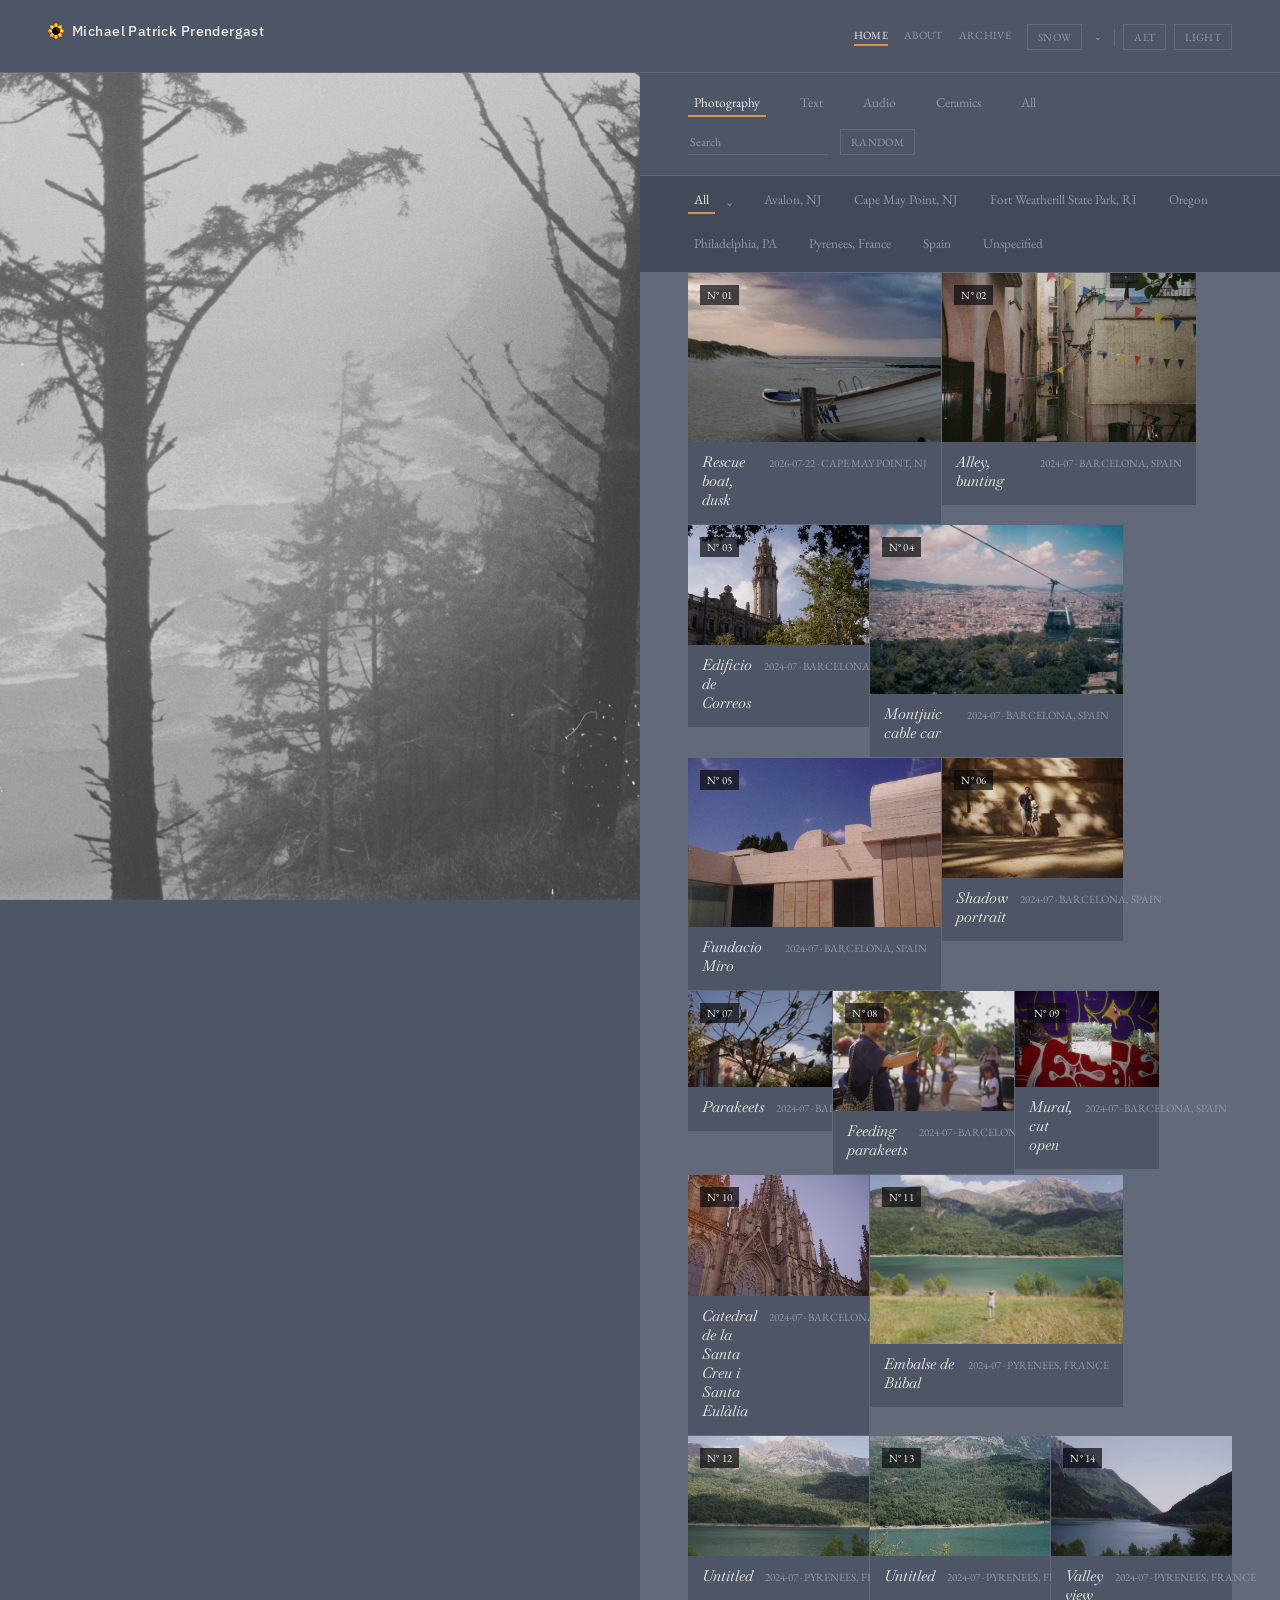
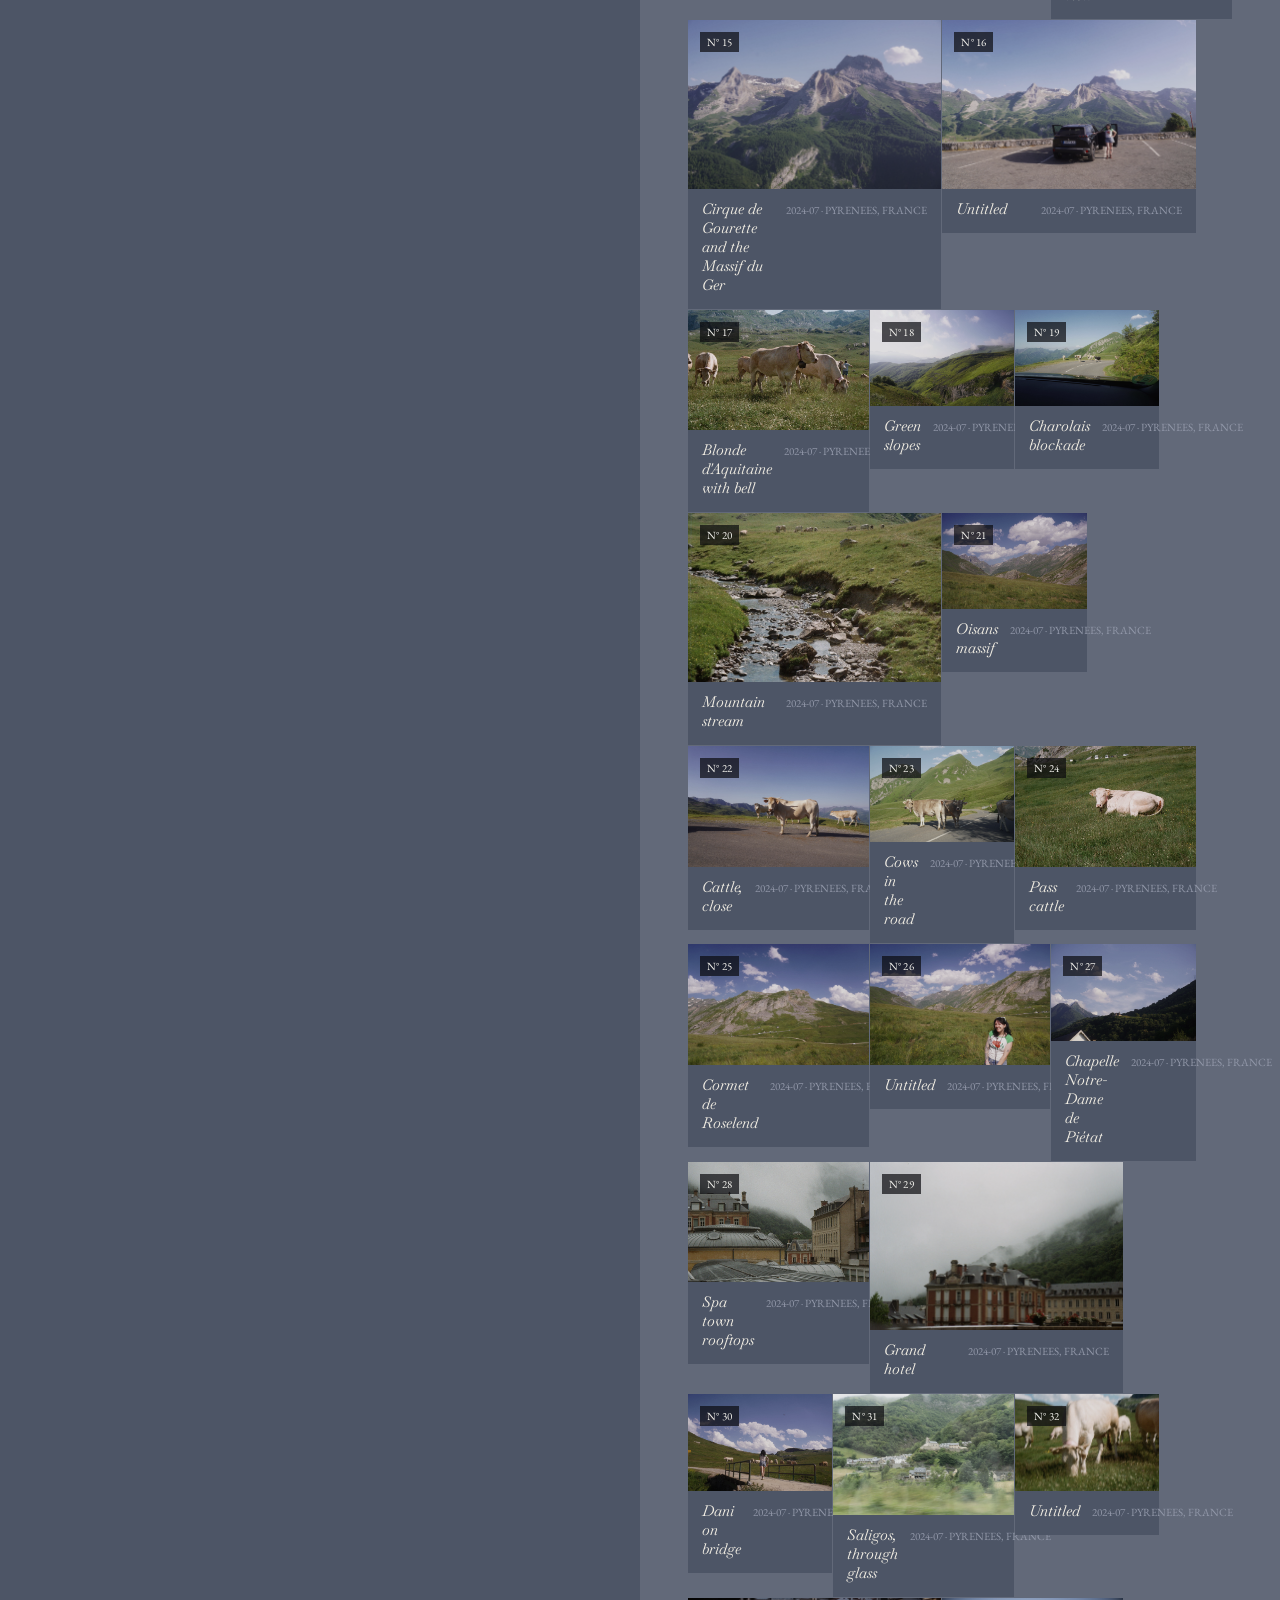
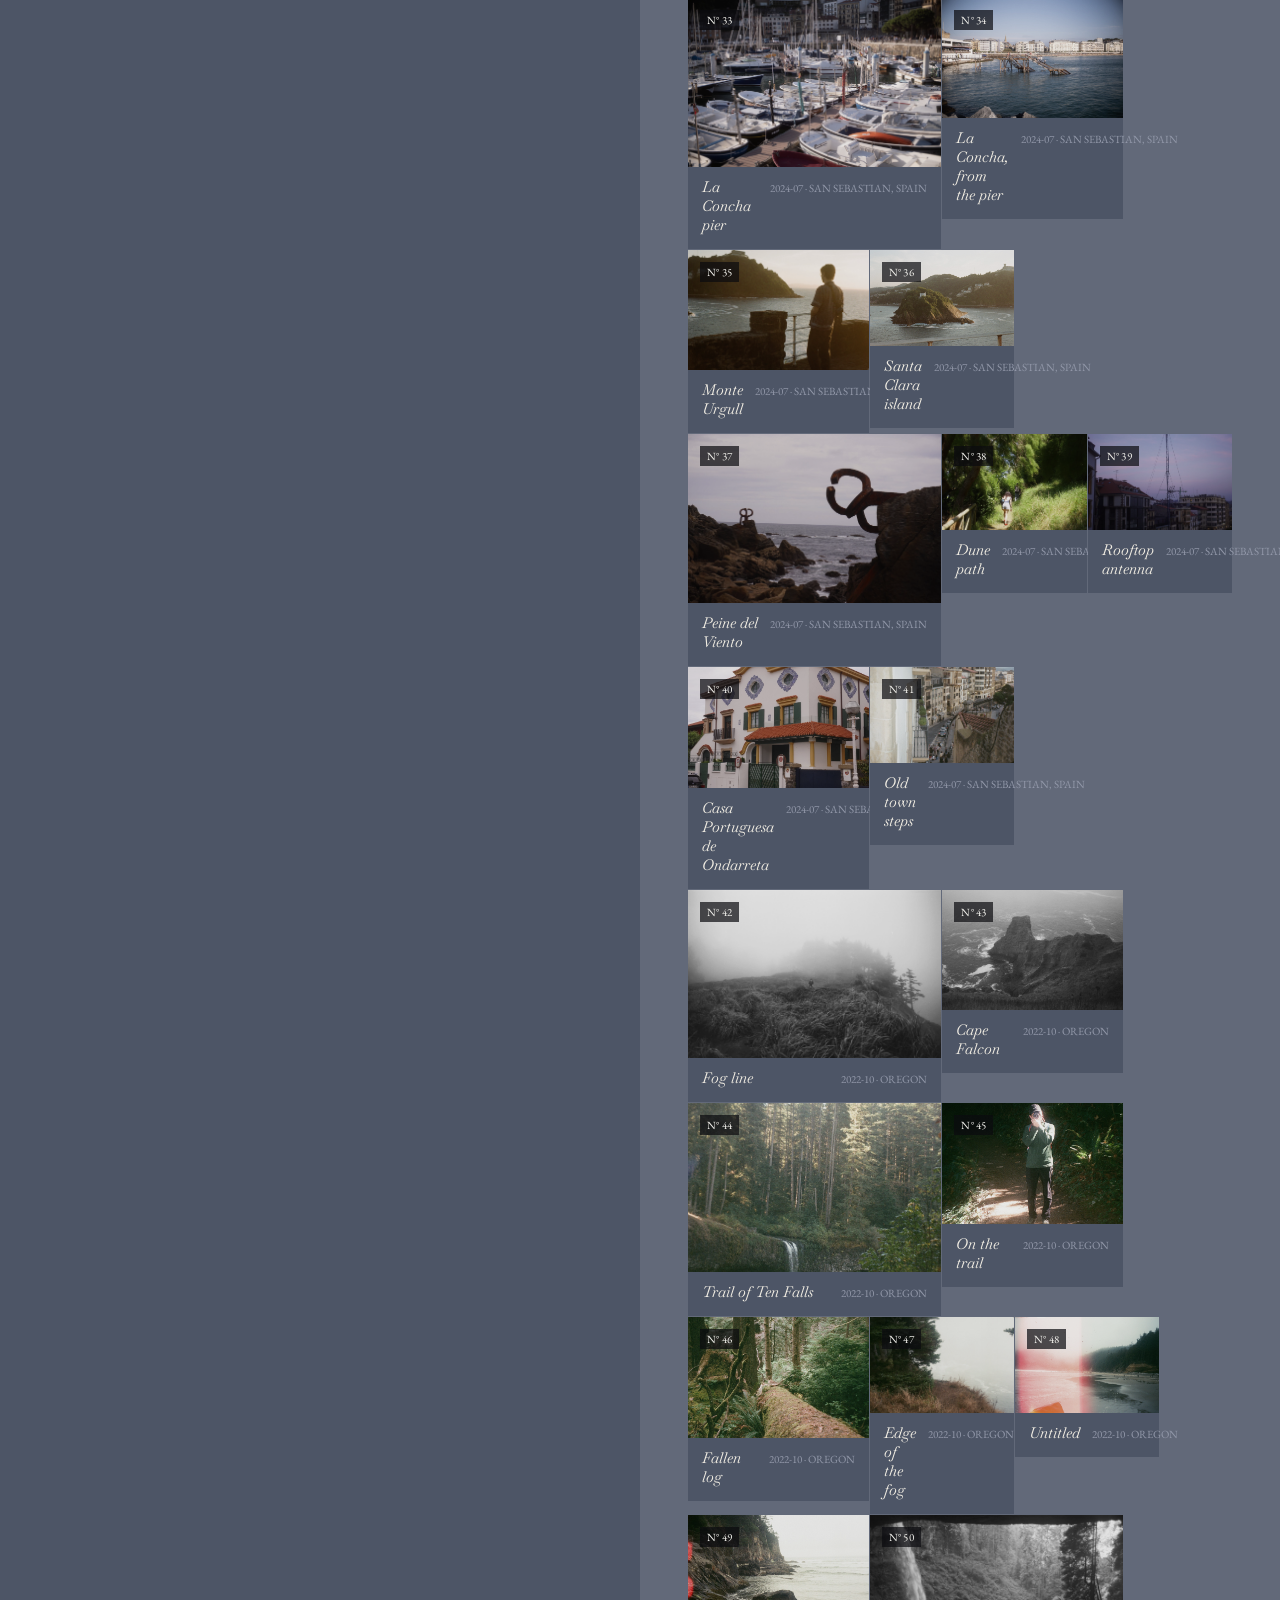
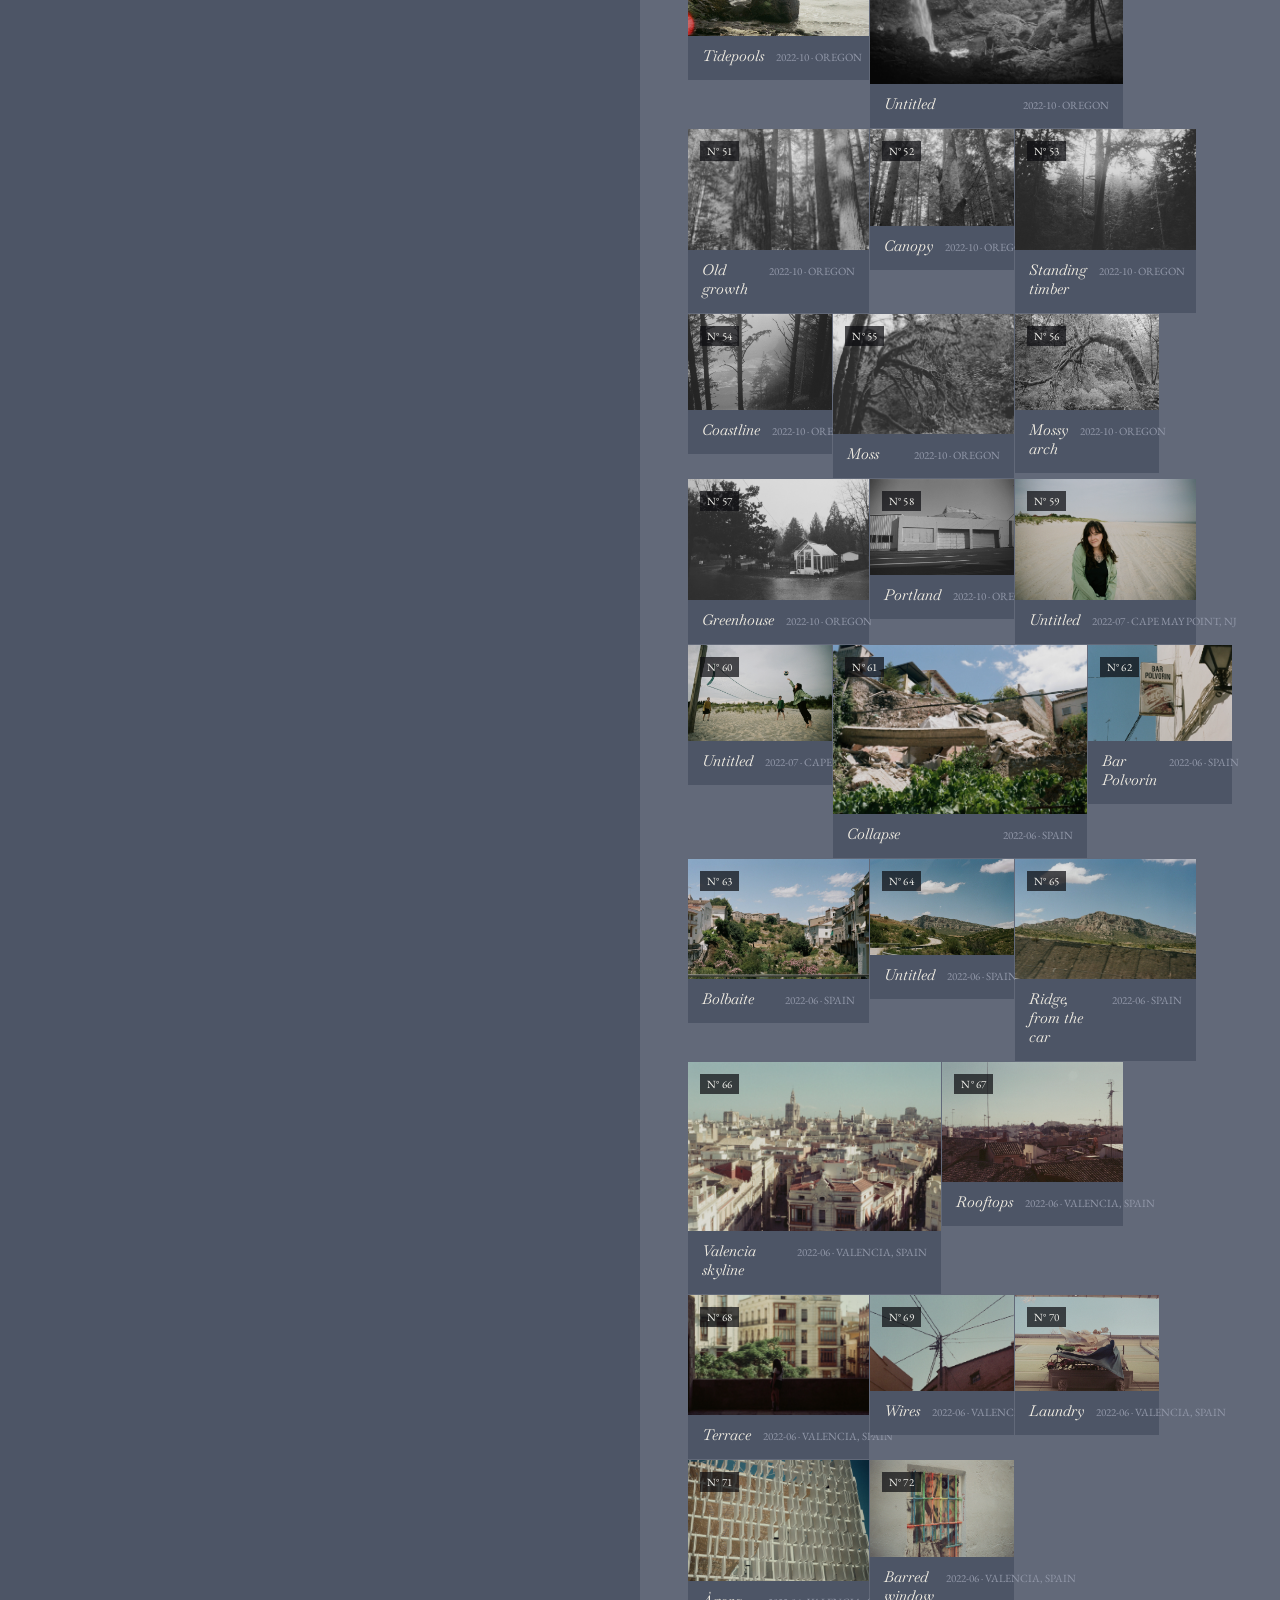
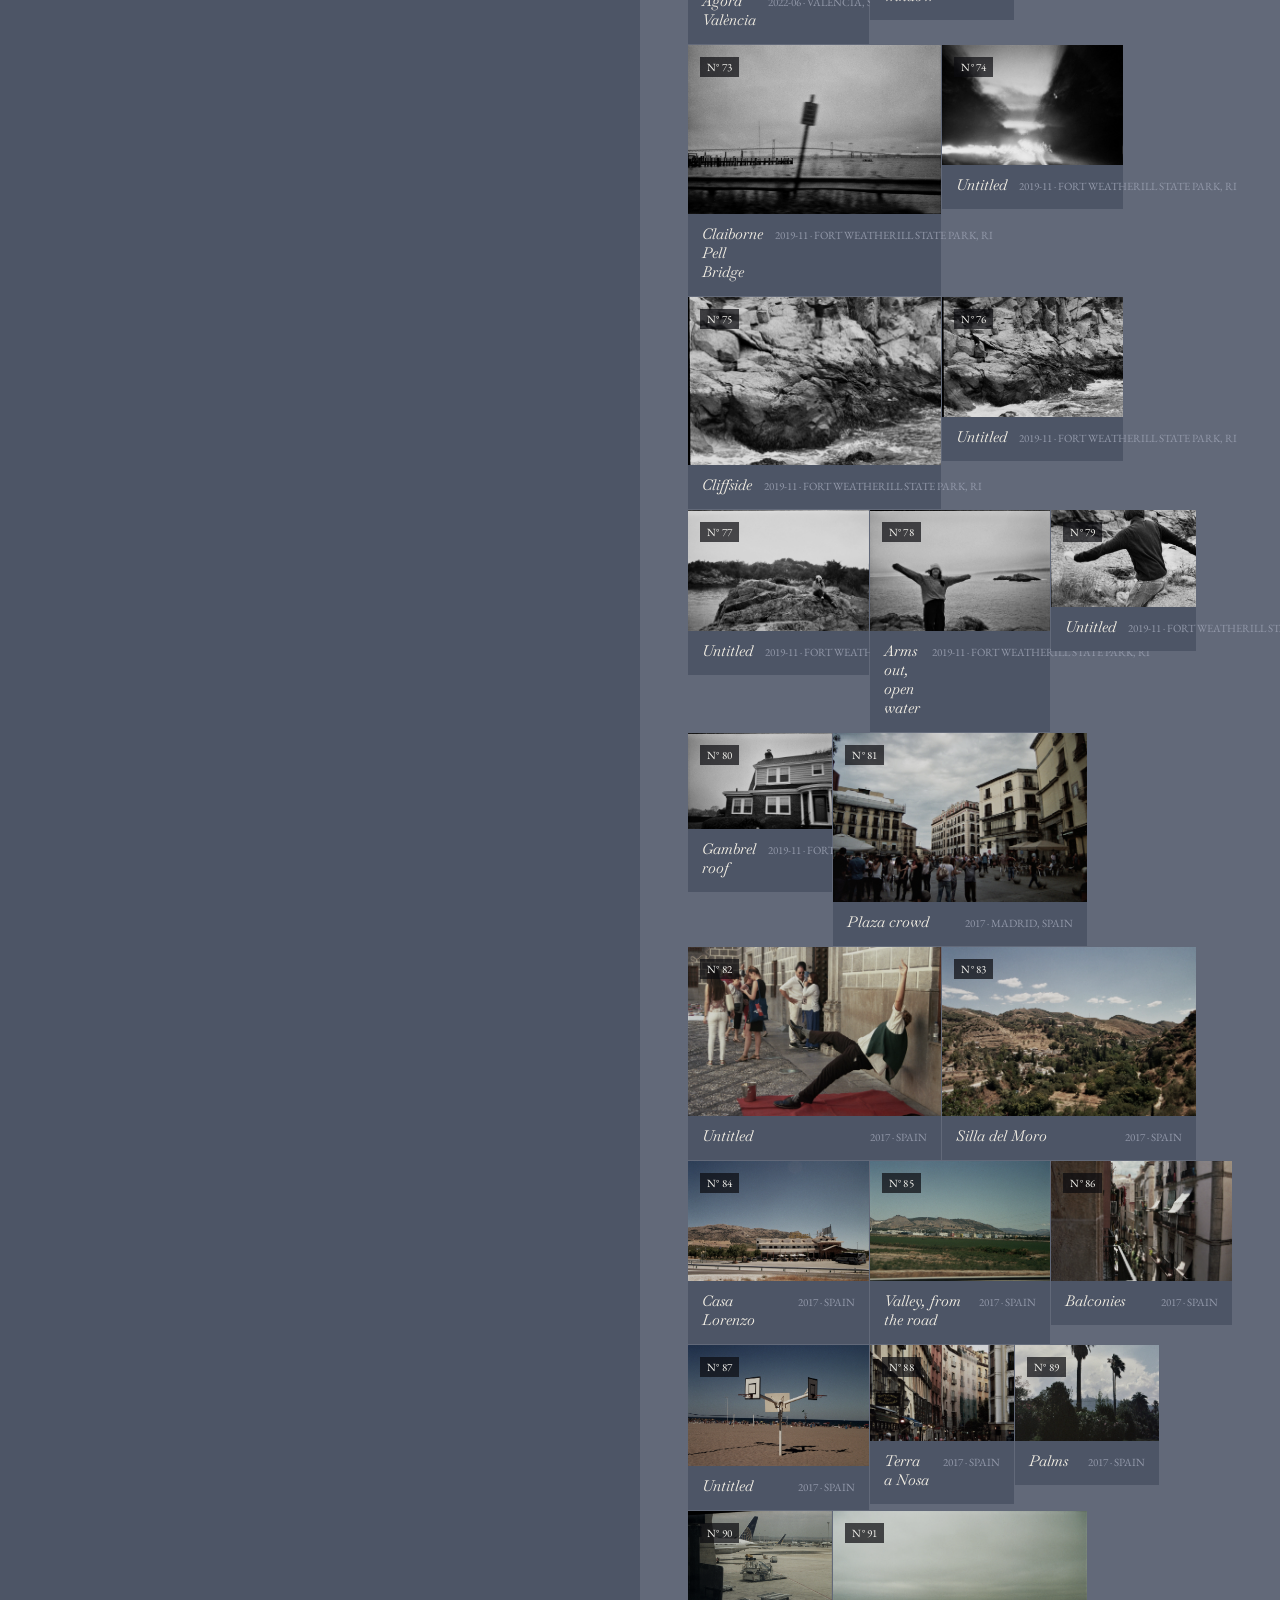
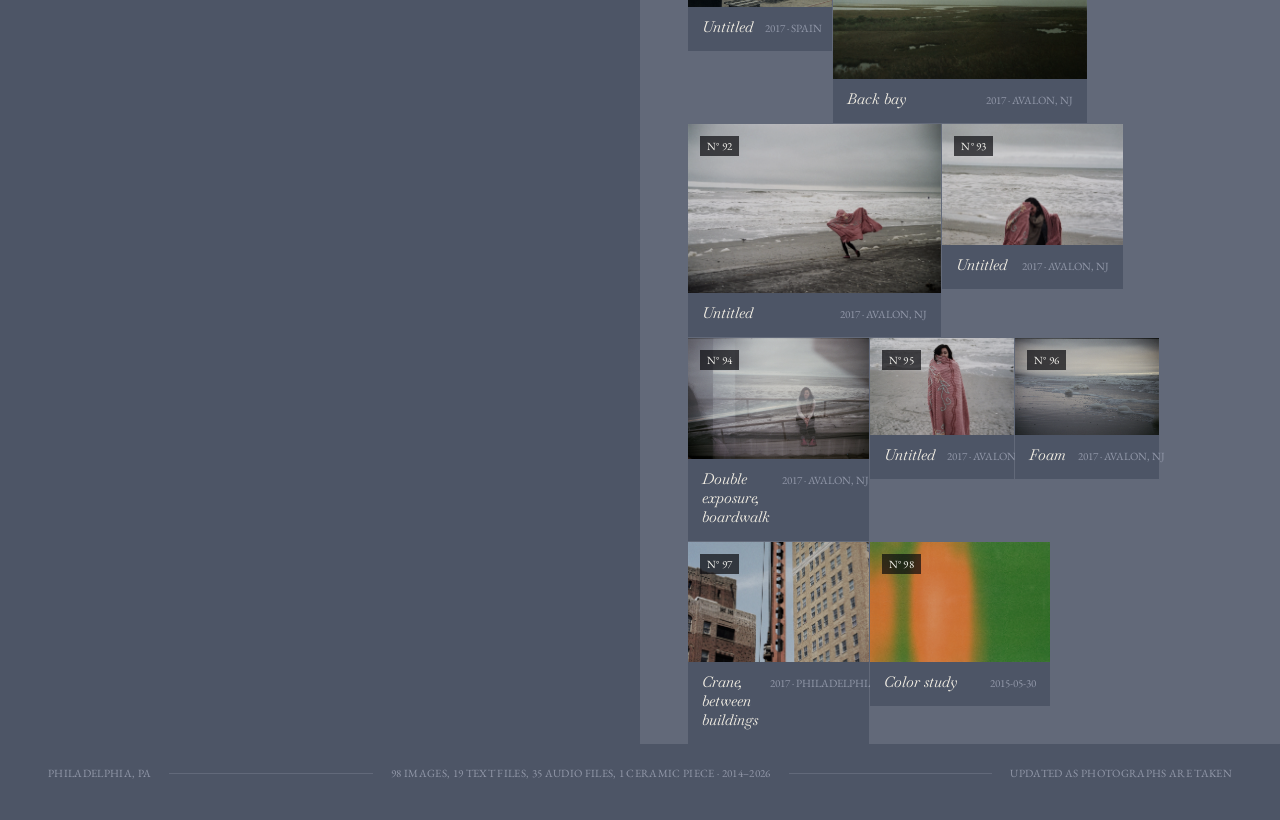
==== commit 8b835826: "Replace Archivo/IBM Plex Mono with EB Garamond; warm up photo titles Chose after an in-browser side-" ====
--- a/index.html
+++ b/index.html
@@ -16,7 +16,7 @@
 
 <link rel="preconnect" href="https://fonts.googleapis.com">
 <link rel="preconnect" href="https://fonts.gstatic.com" crossorigin>
-<link href="https://fonts.googleapis.com/css2?family=Archivo:wght@500;700;900&family=IBM+Plex+Mono:wght@400;500&family=IBM+Plex+Sans:wght@400;500;600&family=Baskervville:ital@0;1&display=swap" rel="stylesheet">
+<link href="https://fonts.googleapis.com/css2?family=EB+Garamond:wght@400;500;600;700;800&family=IBM+Plex+Sans:wght@400;500;600&family=Baskervville:ital@0;1&display=swap" rel="stylesheet">
 
 <link rel="stylesheet" href="styles.css">
 <link rel="stylesheet" href="beta.css">
--- a/styles.css
+++ b/styles.css
@@ -19,9 +19,9 @@
   --badge-bg: rgba(10, 11, 15, 0.7);
   --badge-ink: #f2f1ec;
 
-  --font-display: 'Archivo', sans-serif;
+  --font-display: 'EB Garamond', serif;
   --font-body: 'IBM Plex Sans', sans-serif;
-  --font-mono: 'IBM Plex Mono', monospace;
+  --font-meta: 'EB Garamond', serif;
   --font-serif: Baskerville, 'Baskervville', 'Times New Roman', serif;
 
   --gap: 1px;
@@ -128,7 +128,7 @@
 .site-nav {
   display: flex;
   gap: 16px;
-  font-family: var(--font-mono);
+  font-family: var(--font-meta);
   font-size: 11px;
   text-transform: uppercase;
   letter-spacing: 0.03em;
@@ -146,7 +146,7 @@
 }
 
 .header-toggle {
-  font-family: var(--font-mono);
+  font-family: var(--font-meta);
   font-size: 11px;
   text-transform: uppercase;
   letter-spacing: 0.03em;
@@ -182,7 +182,7 @@
   gap: 8px;
 }
 .snow-settings-toggle {
-  font-family: var(--font-mono);
+  font-family: var(--font-meta);
   font-size: 9px;
   line-height: 1;
   color: var(--muted);
@@ -213,7 +213,7 @@
   gap: 6px;
 }
 .snow-settings-row span {
-  font-family: var(--font-mono);
+  font-family: var(--font-meta);
   font-size: 10px;
   text-transform: uppercase;
   letter-spacing: 0.05em;
@@ -232,7 +232,7 @@
 }
 .snow-wind-track input[type="range"] { flex: 1; }
 .snow-wind-label {
-  font-family: var(--font-mono);
+  font-family: var(--font-meta);
   font-size: 10px;
   color: var(--muted-dim);
 }
@@ -254,7 +254,7 @@
   display: flex;
   flex-direction: column;
   align-items: flex-end;
-  font-family: var(--font-mono);
+  font-family: var(--font-meta);
   font-size: 12px;
   color: var(--muted);
   text-align: right;
@@ -296,7 +296,7 @@
 }
 
 .search-input {
-  font-family: var(--font-mono);
+  font-family: var(--font-meta);
   font-size: 12px;
   color: var(--ink);
   background: none;
@@ -310,7 +310,7 @@
 .search-input::-webkit-search-cancel-button { -webkit-appearance: none; }
 
 .shuffle-btn {
-  font-family: var(--font-mono);
+  font-family: var(--font-meta);
   font-size: 11px;
   text-transform: uppercase;
   letter-spacing: 0.03em;
@@ -384,7 +384,7 @@
   padding: 14px var(--edge);
   background: rgba(0, 0, 0, 0.14);
   border-bottom: 1px solid var(--hairline);
-  font-family: var(--font-mono);
+  font-family: var(--font-meta);
   font-size: 12px;
   text-transform: uppercase;
   letter-spacing: 0.03em;
@@ -413,7 +413,7 @@
 }
 
 .filters-toggle {
-  font-family: var(--font-mono);
+  font-family: var(--font-meta);
   font-size: 11px;
   line-height: 1;
   color: var(--muted);
@@ -499,7 +499,7 @@
   position: absolute;
   top: 12px;
   left: 12px;
-  font-family: var(--font-mono);
+  font-family: var(--font-meta);
   font-size: 11px;
   color: var(--badge-ink);
   background: var(--badge-bg);
@@ -597,7 +597,7 @@
   flex: none;
   margin-left: auto;
   padding-left: 12px;
-  font-family: var(--font-mono);
+  font-family: var(--font-meta);
   font-size: 11px;
   color: var(--muted);
 }
@@ -619,7 +619,7 @@
 
 .tile-audio-mark {
   flex: none;
-  font-family: var(--font-mono);
+  font-family: var(--font-meta);
   font-size: 18px;
   color: var(--accent);
 }
@@ -633,12 +633,13 @@
 }
 
 .tile-title {
-  font-size: 14px;
-  font-weight: 500;
+  font-family: var(--font-serif);
+  font-style: italic;
+  font-size: 15px;
 }
 
 .tile-meta {
-  font-family: var(--font-mono);
+  font-family: var(--font-meta);
   font-size: 11px;
   color: var(--muted);
   white-space: nowrap;
@@ -646,7 +647,7 @@
 }
 
 .empty-state {
-  font-family: var(--font-mono);
+  font-family: var(--font-meta);
   font-size: 13px;
   color: var(--muted);
   text-align: center;
@@ -678,7 +679,7 @@
    to action, per the request to keep it "out of the way." */
 .about-content p.about-beta-link {
   margin-top: 2.4em;
-  font-family: var(--font-mono);
+  font-family: var(--font-meta);
   font-size: 12px;
 }
 .about-beta-link a {
@@ -697,13 +698,13 @@
   max-width: 800px;
 }
 .archive-empty {
-  font-family: var(--font-mono);
+  font-family: var(--font-meta);
   font-size: 13px;
   color: var(--muted);
 }
 .archive-year {
   font-family: var(--font-display);
-  font-weight: 900;
+  font-weight: 800;
   font-size: 26px;
   margin: 48px 0 12px;
   color: var(--ink);
@@ -731,7 +732,7 @@
 .archive-type {
   flex: none;
   width: 64px;
-  font-family: var(--font-mono);
+  font-family: var(--font-meta);
   font-size: 10px;
   text-transform: uppercase;
   letter-spacing: 0.03em;
@@ -744,7 +745,7 @@
 }
 .archive-date {
   flex: none;
-  font-family: var(--font-mono);
+  font-family: var(--font-meta);
   font-size: 11px;
   color: var(--muted);
 }
@@ -759,7 +760,7 @@
   align-items: center;
   gap: 18px;
   padding: 22px var(--edge) 40px;
-  font-family: var(--font-mono);
+  font-family: var(--font-meta);
   font-size: 11px;
   color: var(--muted);
   text-transform: uppercase;
@@ -832,7 +833,7 @@
 .plain-text-toggle {
   display: block;
   margin: 0 0 24px auto;
-  font-family: var(--font-mono);
+  font-family: var(--font-meta);
   font-size: 11px;
   text-transform: uppercase;
   letter-spacing: 0.03em;
@@ -865,7 +866,7 @@
 
 .lightbox-text-body.is-plain .text-verse,
 .lightbox-text-body.is-plain .text-prose {
-  font-family: var(--font-mono);
+  font-family: var(--font-meta);
   font-size: 13px;
   line-height: 1.6;
   text-align: left;
@@ -908,7 +909,7 @@
 
 .audio-time {
   flex: none;
-  font-family: var(--font-mono);
+  font-family: var(--font-meta);
   font-size: 11px;
   color: var(--muted);
   white-space: nowrap;
@@ -992,7 +993,7 @@
   border-bottom: 1px solid rgba(242, 241, 236, 0.12);
 }
 .site-player-now {
-  font-family: var(--font-mono);
+  font-family: var(--font-meta);
   font-size: 10px;
   text-transform: uppercase;
   letter-spacing: 0.05em;
@@ -1032,7 +1033,7 @@
   text-overflow: ellipsis;
 }
 .site-player-date {
-  font-family: var(--font-mono);
+  font-family: var(--font-meta);
   font-size: 10px;
   color: rgba(242, 241, 236, 0.55);
 }
@@ -1060,7 +1061,7 @@
   position: absolute;
   top: 0;
   transform: translateX(-50%);
-  font-family: var(--font-mono);
+  font-family: var(--font-meta);
   font-size: 8px;
   line-height: 1;
   color: rgba(242, 241, 236, 0.4);
@@ -1132,7 +1133,7 @@
 }
 .site-player-playlist-duration {
   flex: none;
-  font-family: var(--font-mono);
+  font-family: var(--font-meta);
   font-size: 10px;
   color: rgba(242, 241, 236, 0.5);
 }
@@ -1149,17 +1150,17 @@
   align-items: baseline;
   justify-content: center;
   flex-wrap: wrap;
-  font-family: var(--font-mono);
+  font-family: var(--font-meta);
   font-size: 12px;
   text-transform: uppercase;
   letter-spacing: 0.02em;
 }
-.lightbox-title { font-family: var(--font-body); text-transform: none; font-size: 14px; }
+.lightbox-title { font-family: var(--font-serif); font-style: italic; text-transform: none; font-size: 16px; }
 .lightbox-meta { color: var(--muted); }
 
 .lightbox-specs {
   margin-top: 6px;
-  font-family: var(--font-mono);
+  font-family: var(--font-meta);
   font-size: 11px;
   color: var(--muted-dim);
   letter-spacing: 0.02em;
@@ -1180,7 +1181,7 @@
   position: absolute;
   top: 18px;
   right: calc(var(--edge) + 52px);
-  font-family: var(--font-mono);
+  font-family: var(--font-meta);
   font-size: 10px;
   text-transform: uppercase;
   letter-spacing: 0.04em;
@@ -1200,7 +1201,7 @@
   right: 0;
   margin: 0;
   text-align: center;
-  font-family: var(--font-mono);
+  font-family: var(--font-meta);
   font-size: 10px;
   text-transform: uppercase;
   letter-spacing: 0.05em;
--- a/beta.css
+++ b/beta.css
@@ -155,12 +155,12 @@
   font-size: 20px;
 }
 .beta-detail-meta {
-  font-family: var(--font-mono);
+  font-family: var(--font-meta);
   font-size: 12px;
   color: rgba(242, 241, 236, 0.6);
 }
 .beta-detail-specs {
-  font-family: var(--font-mono);
+  font-family: var(--font-meta);
   font-size: 11px;
   color: rgba(242, 241, 236, 0.45);
 }
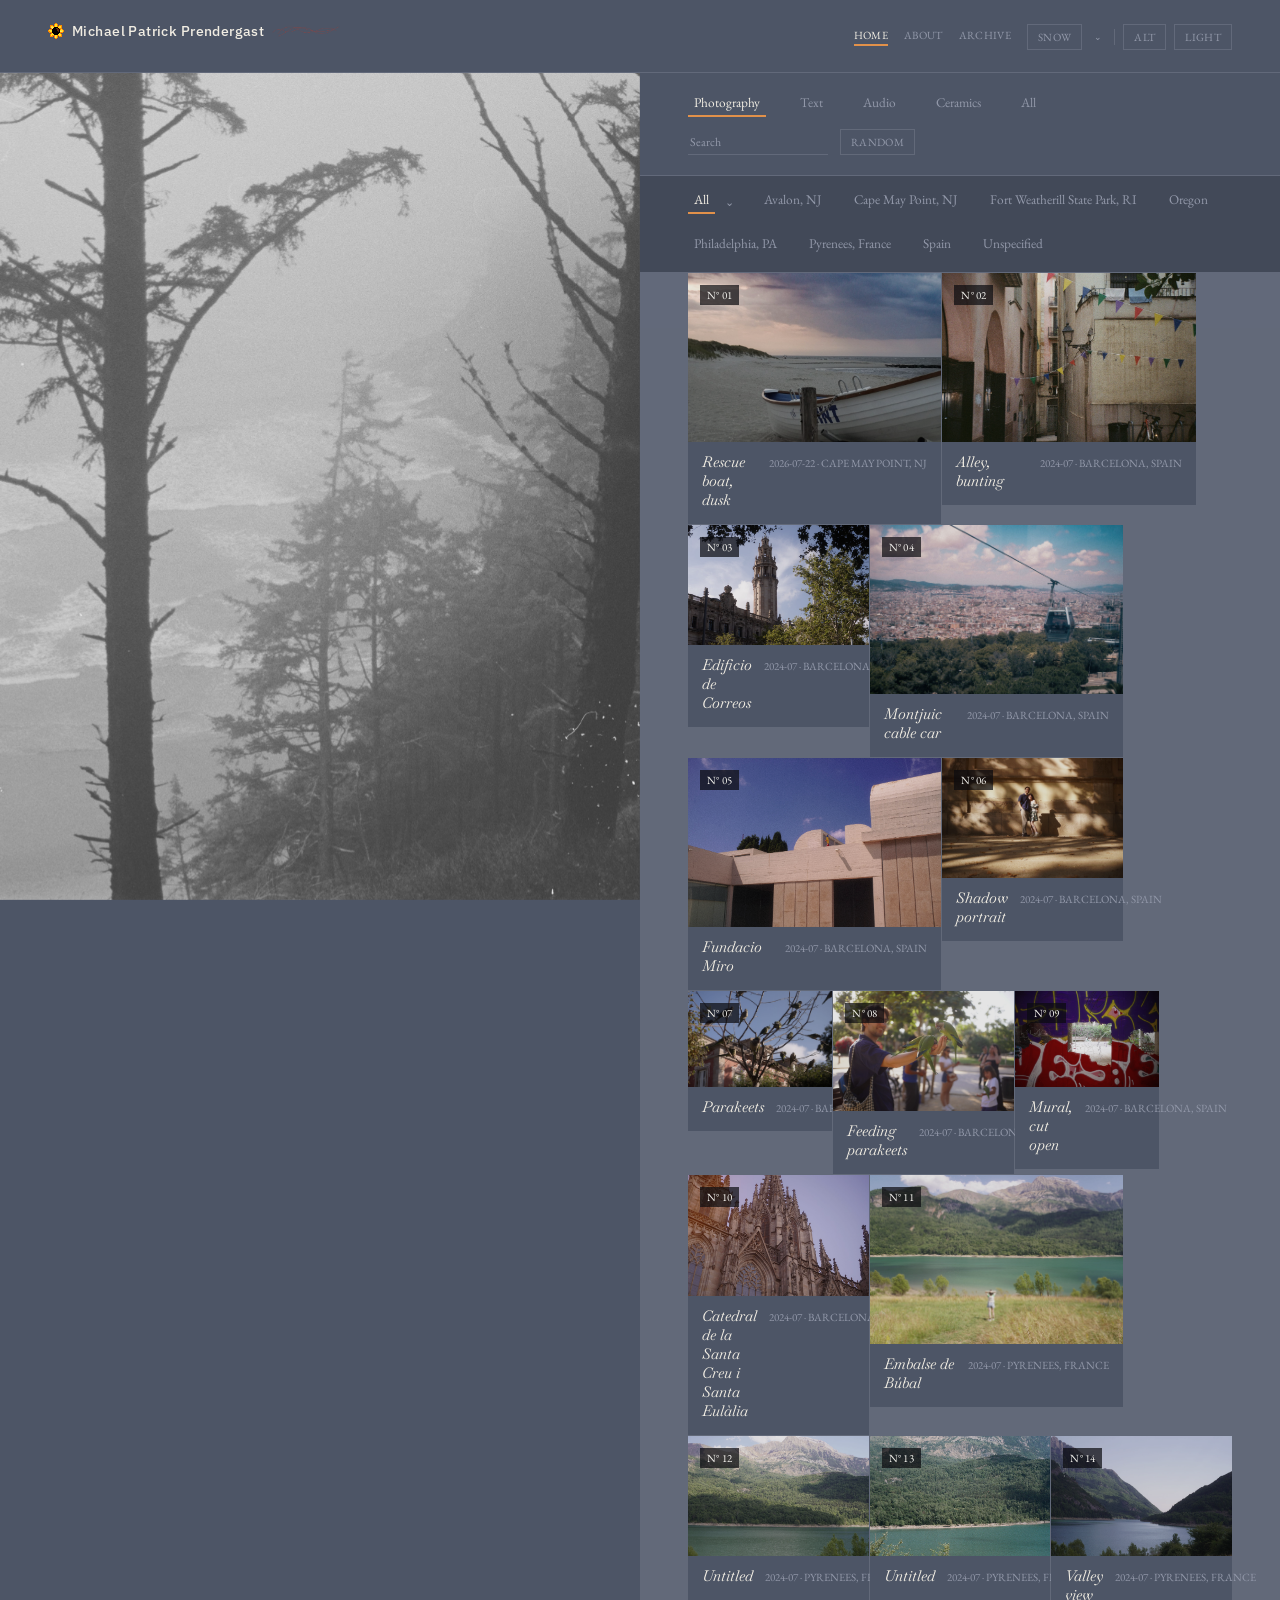
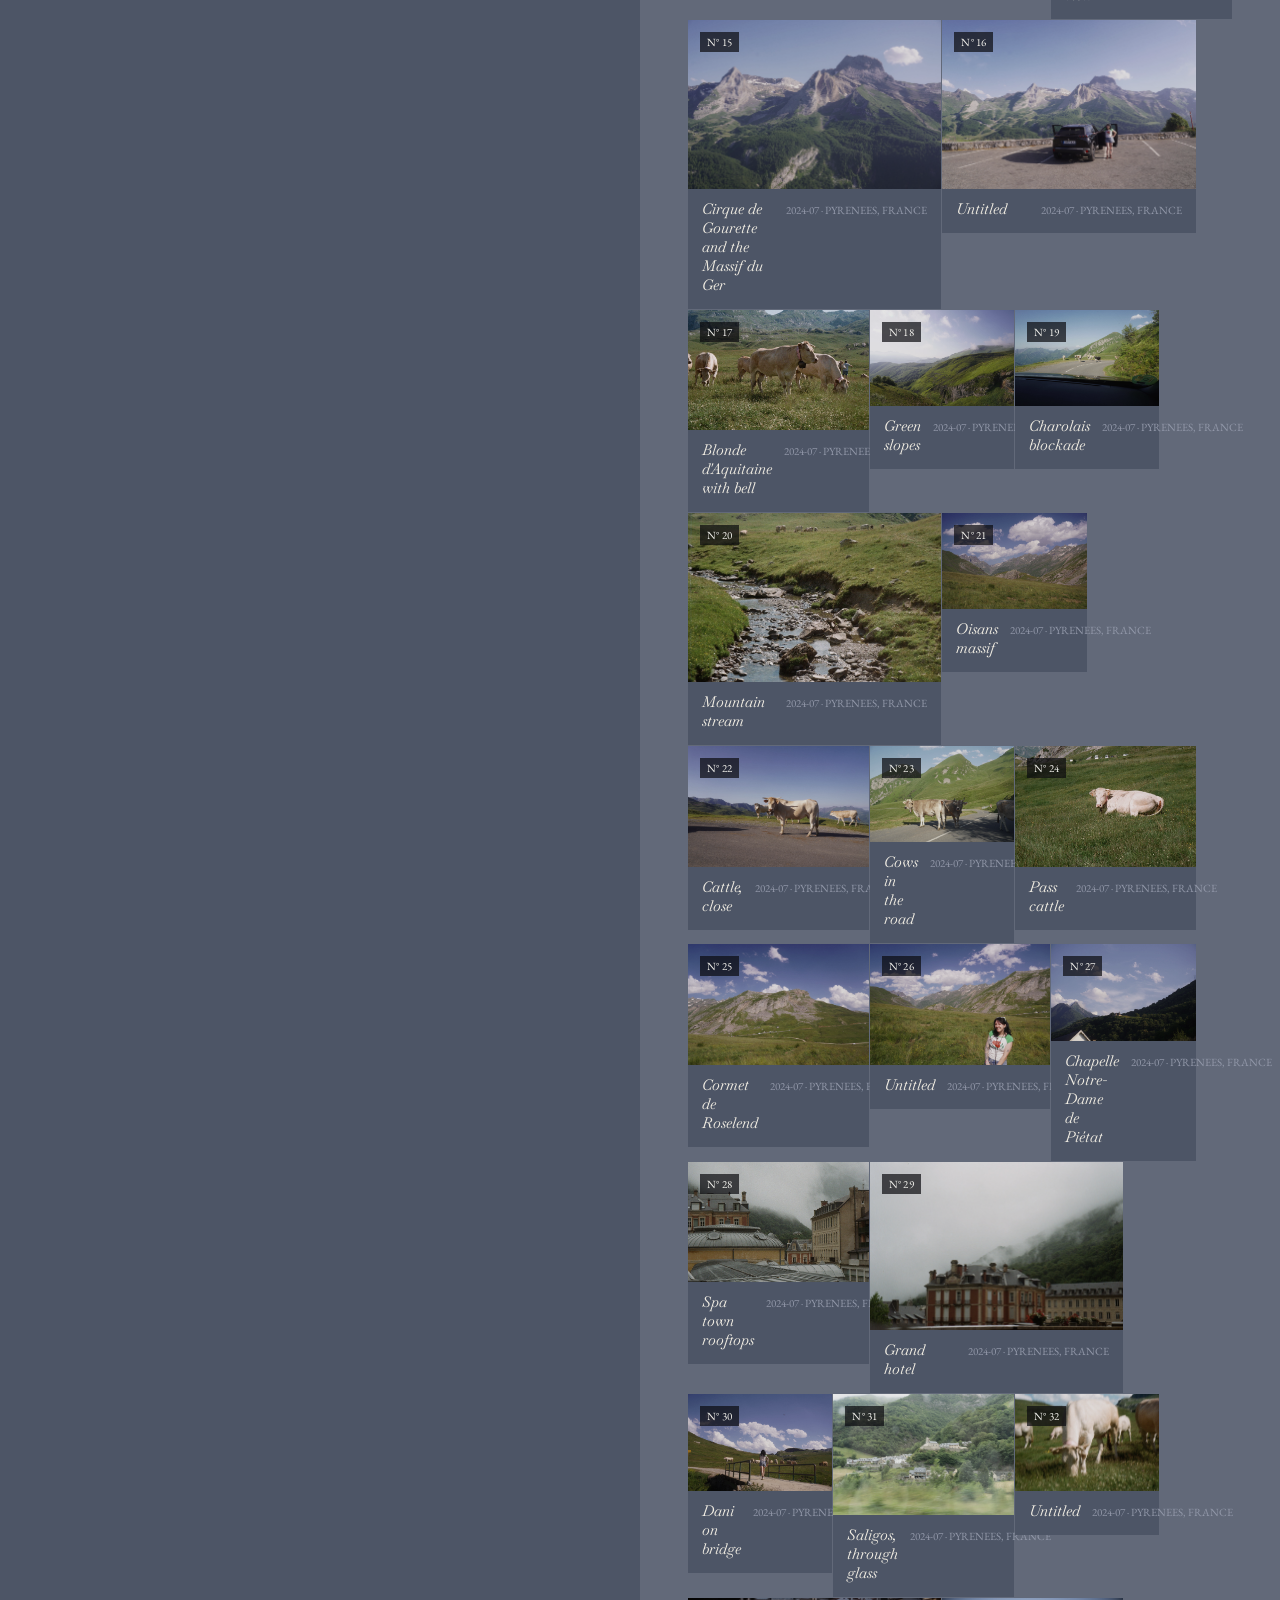
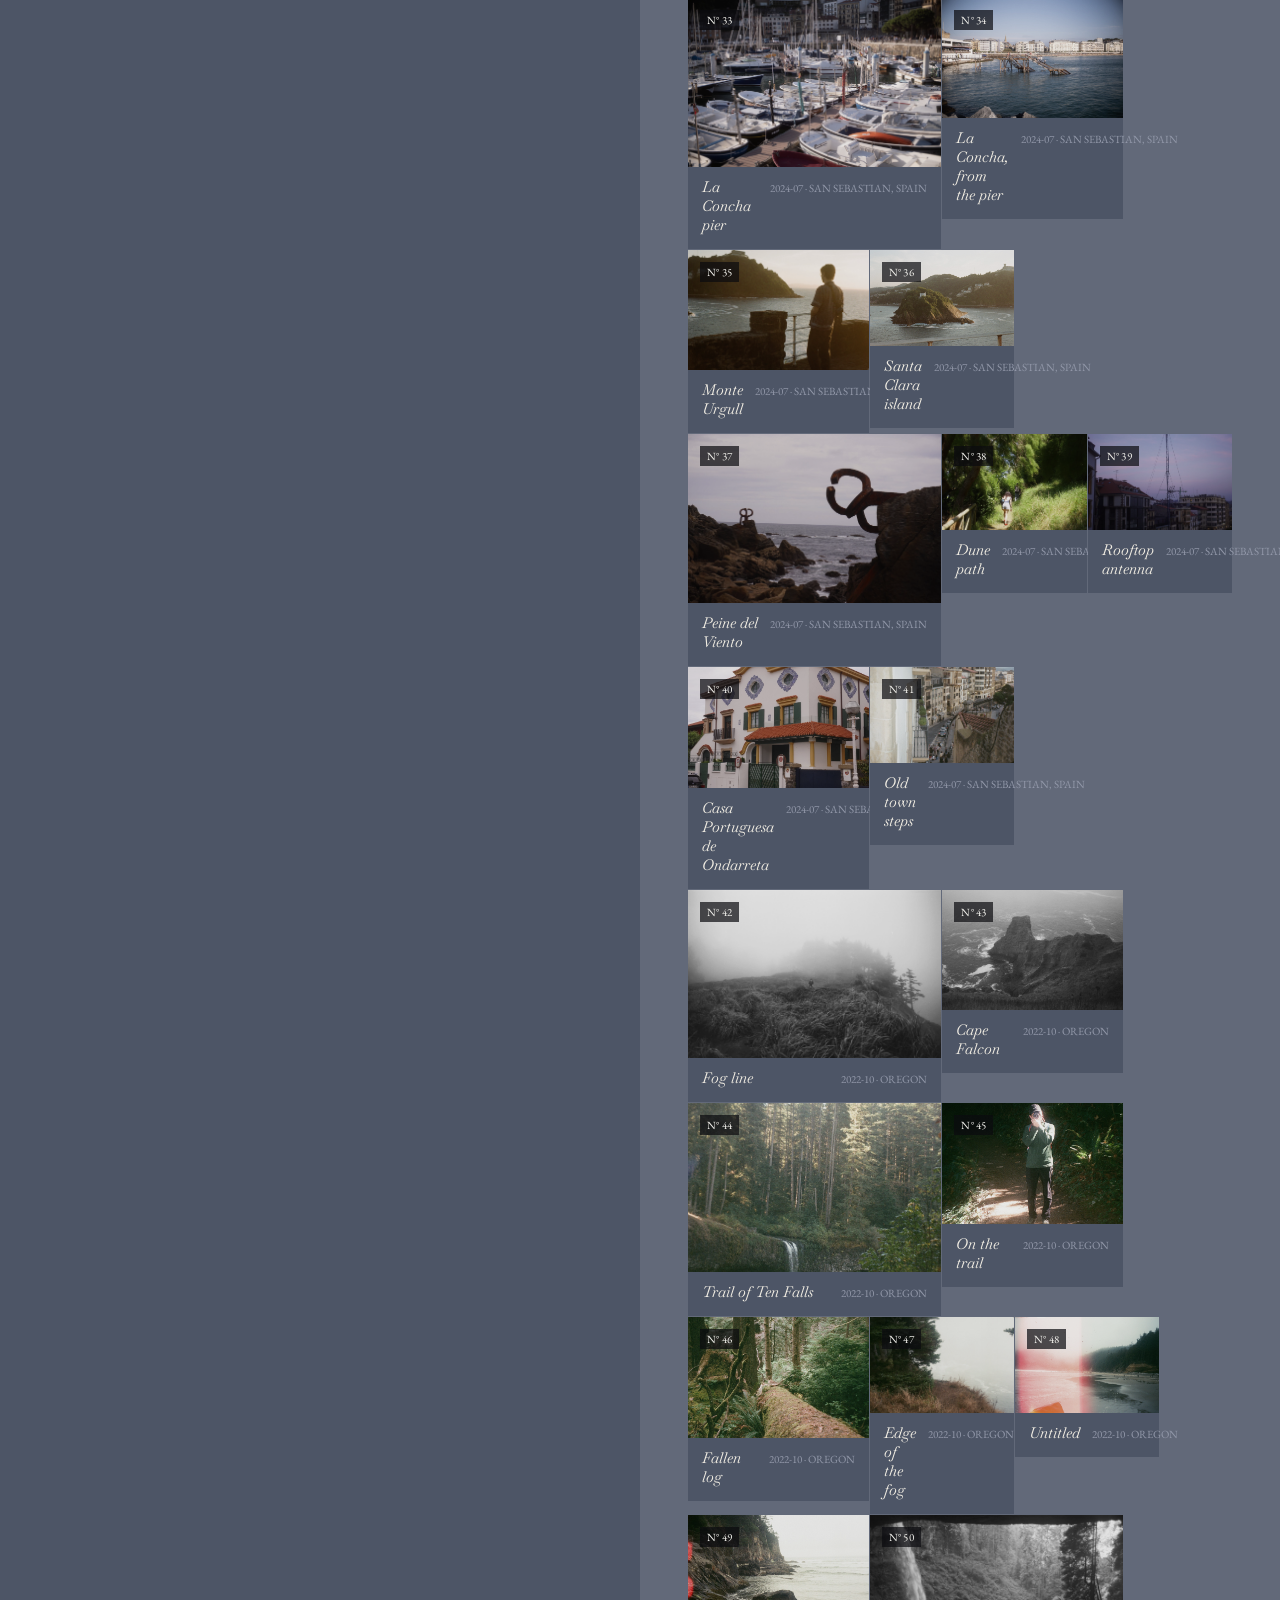
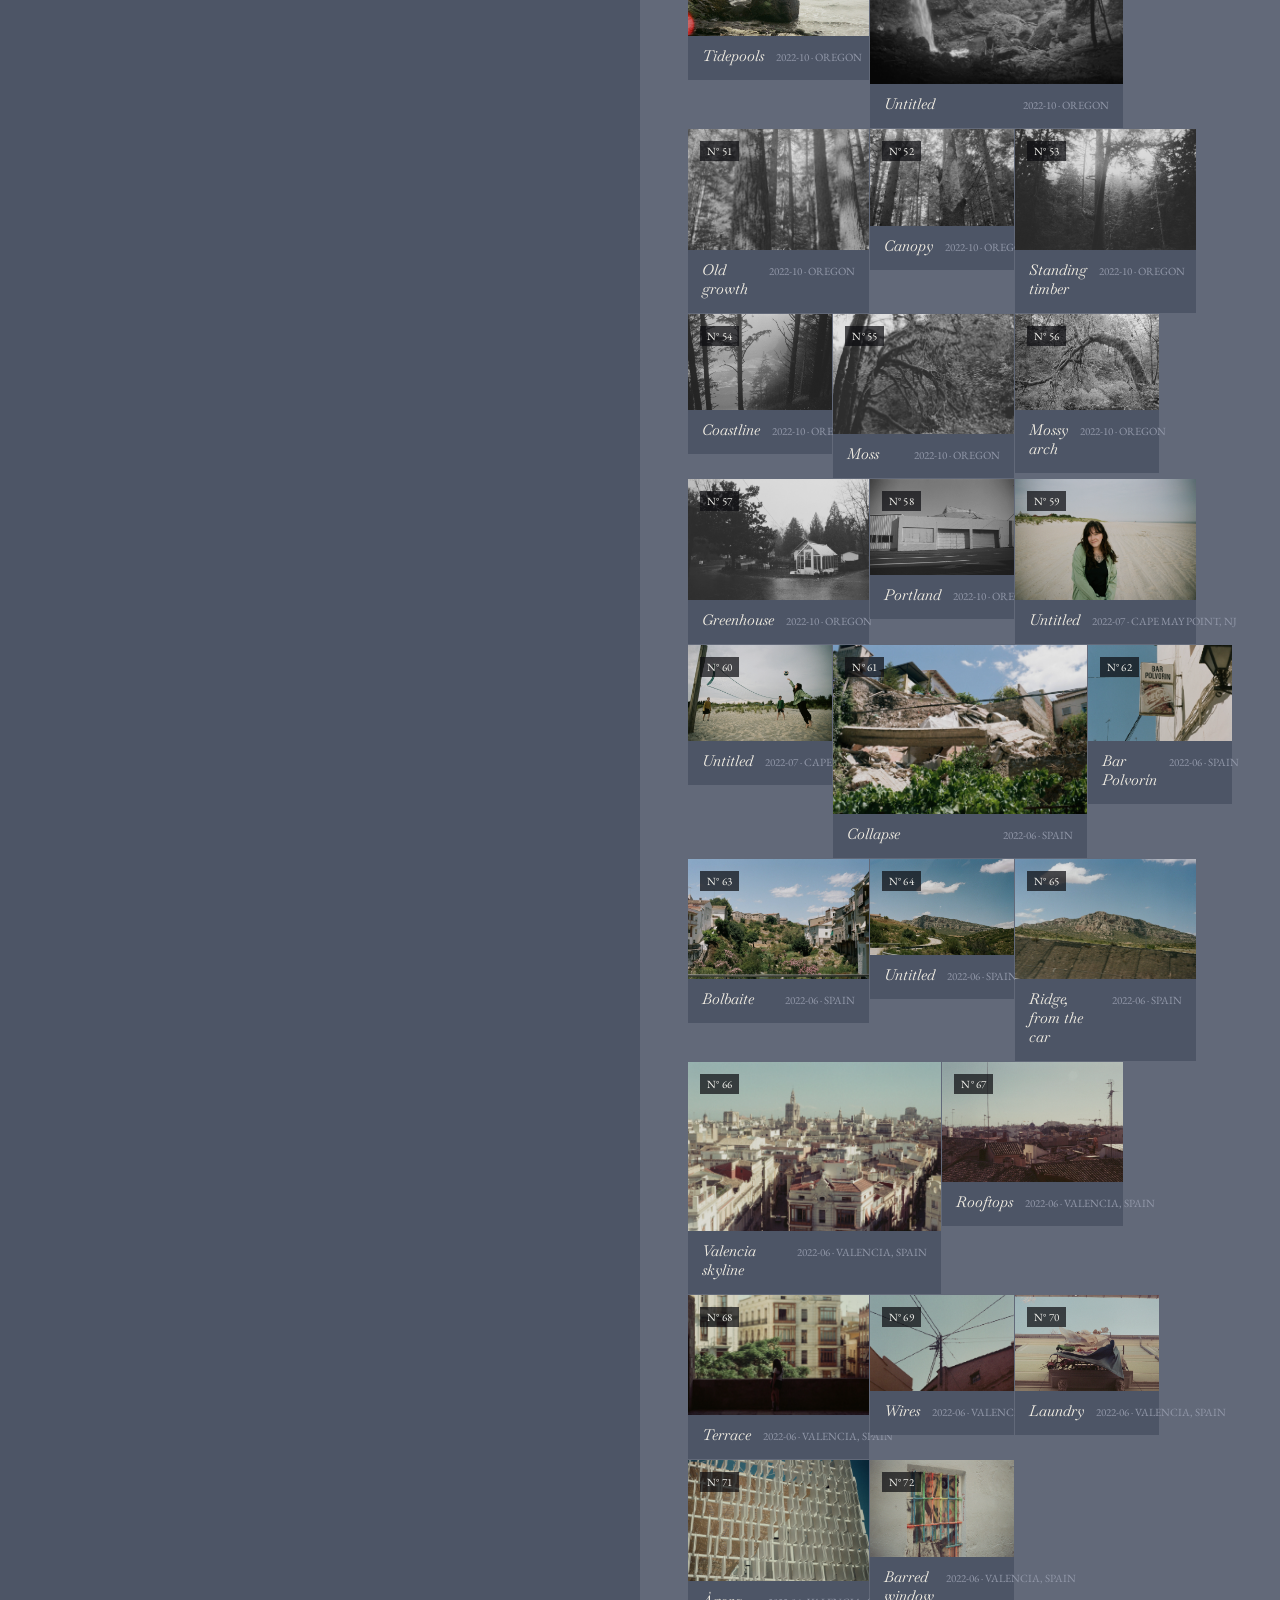
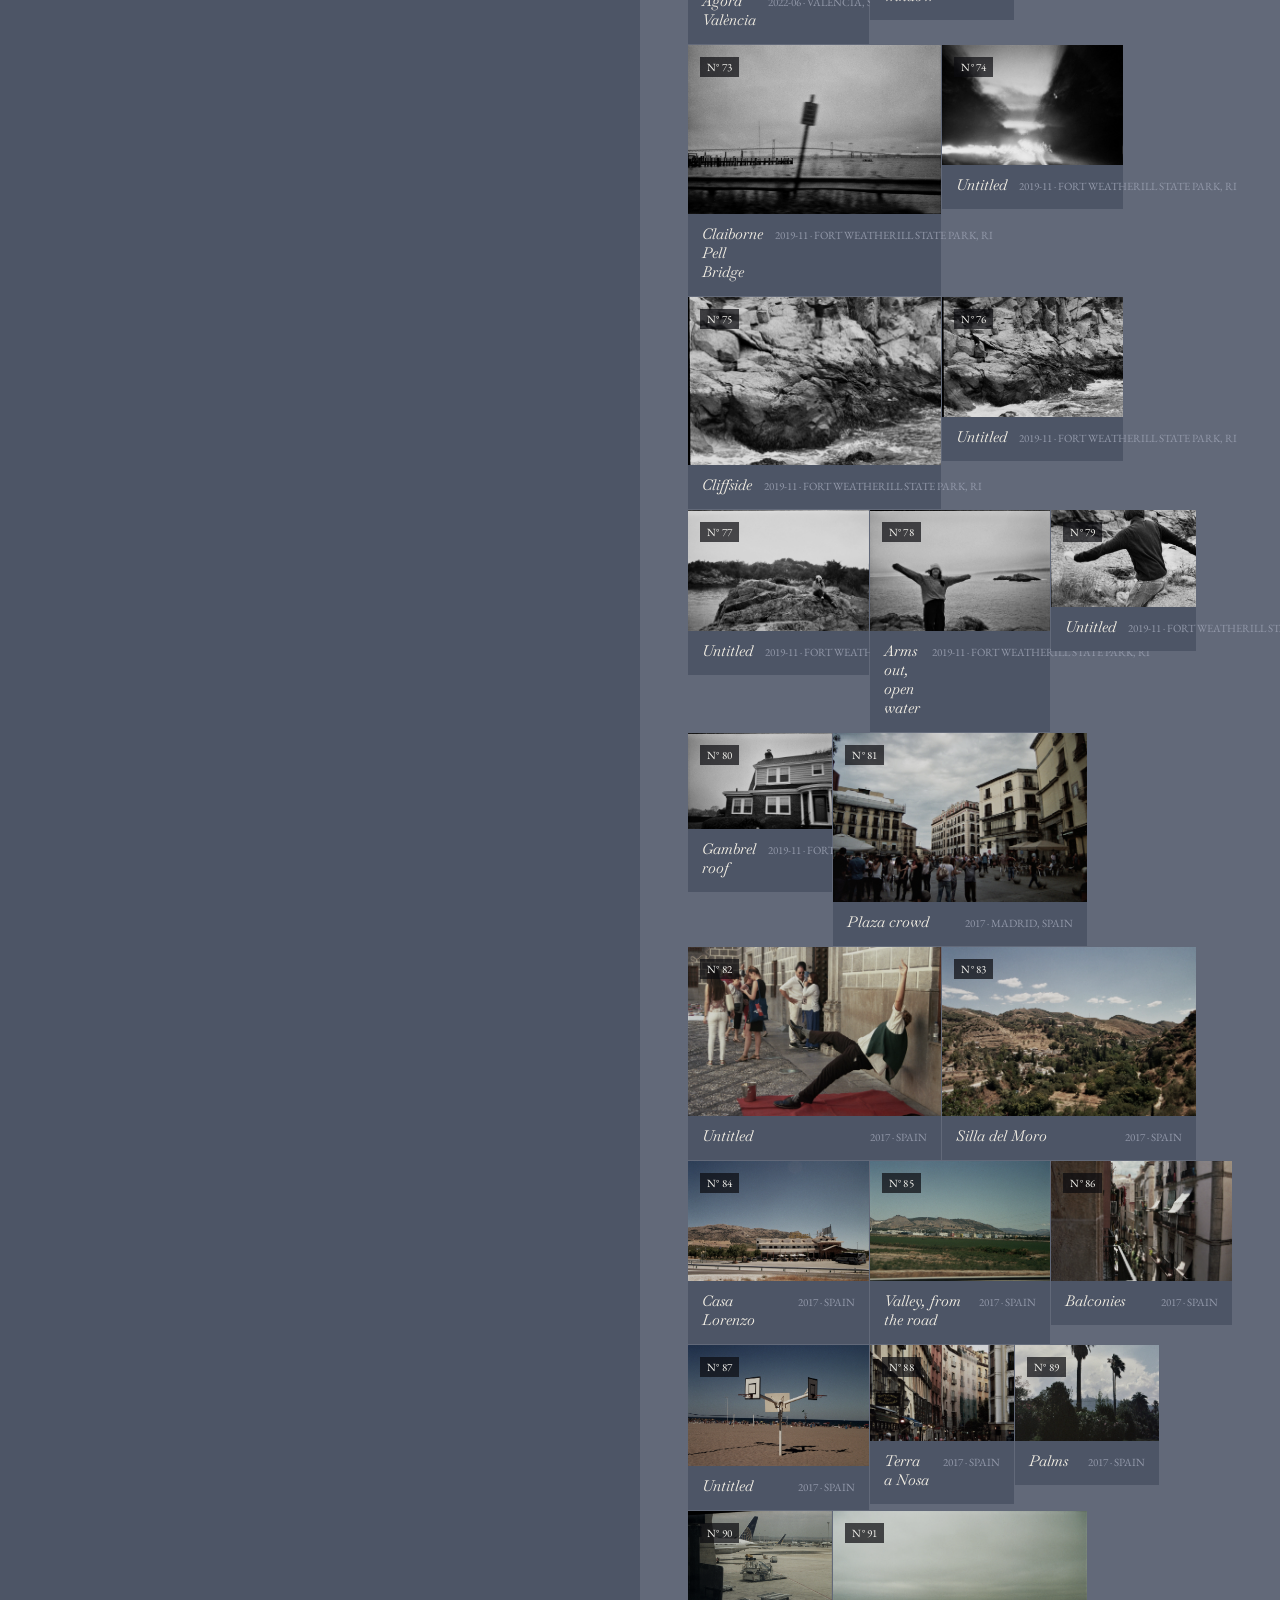
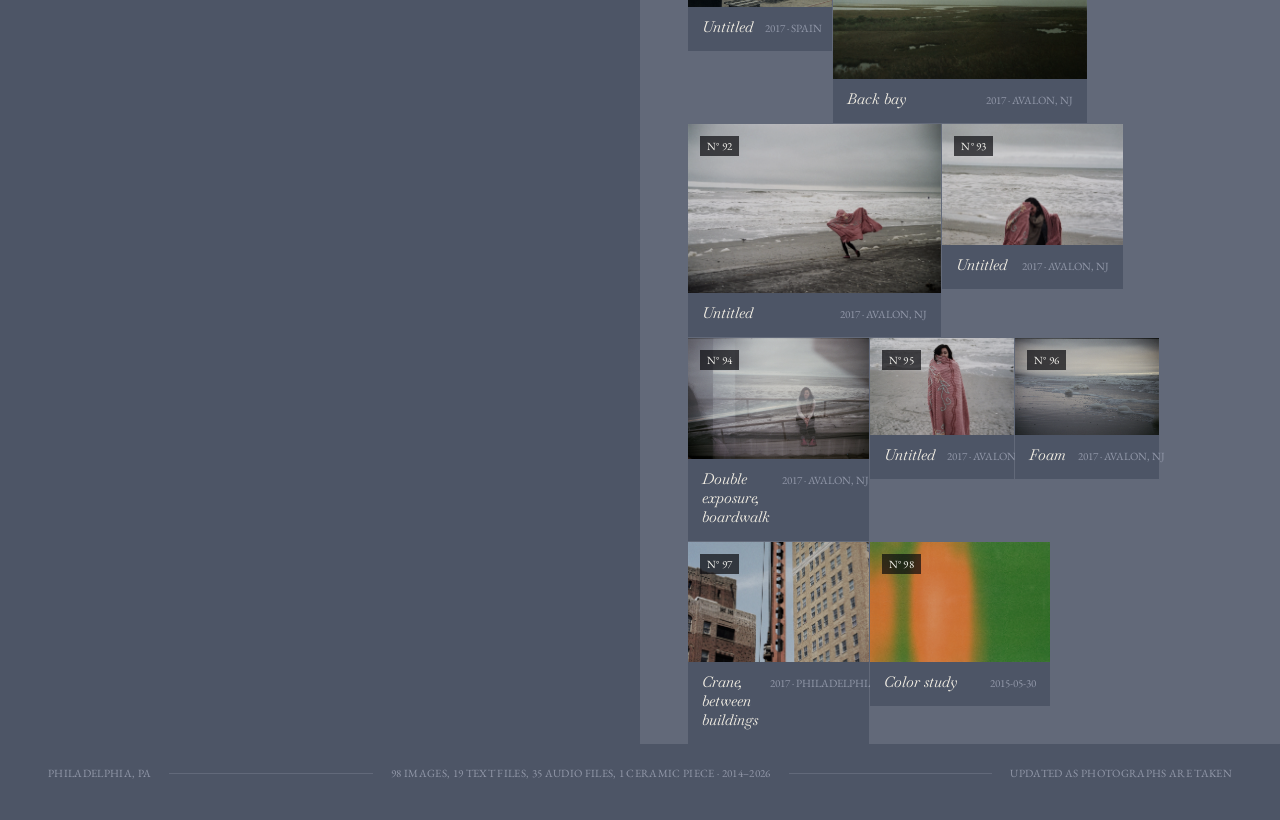
==== commit 4328e18f: "Add a small hand-drawn flourish next to the site name A little decorative flair in the header, style" ====
--- a/index.html
+++ b/index.html
@@ -7,8 +7,9 @@
 <meta name="color-scheme" content="dark light" id="color-scheme-meta">
 <link rel="icon" href="favicon.ico" sizes="16x16">
 <script>
-  if (localStorage.getItem("photo-site-playful") === "on") {
-    document.documentElement.setAttribute("data-theme", "playful");
+  var altTheme = localStorage.getItem("photo-site-alt");
+  if (altTheme === "walnut" || altTheme === "forest" || altTheme === "mono" || altTheme === "playful") {
+    document.documentElement.setAttribute("data-theme", altTheme);
   } else if (localStorage.getItem("photo-site-theme") === "light") {
     document.documentElement.setAttribute("data-theme", "light");
   }
@@ -24,7 +25,7 @@
 <body>
 
 <header class="site-header">
-  <span class="site-name"><img class="site-name-icon" src="favicon.ico" alt="" width="16" height="16">Michael Patrick Prendergast</span>
+  <span class="site-name"><img class="site-name-icon" src="favicon.ico" alt="" width="16" height="16">Michael Patrick Prendergast<img class="site-name-flourish" src="images/png/name-flourish.png" alt=""></span>
   <div class="header-right">
     <nav class="site-nav" aria-label="Site pages">
       <a href="index.html" aria-current="page">Home</a>
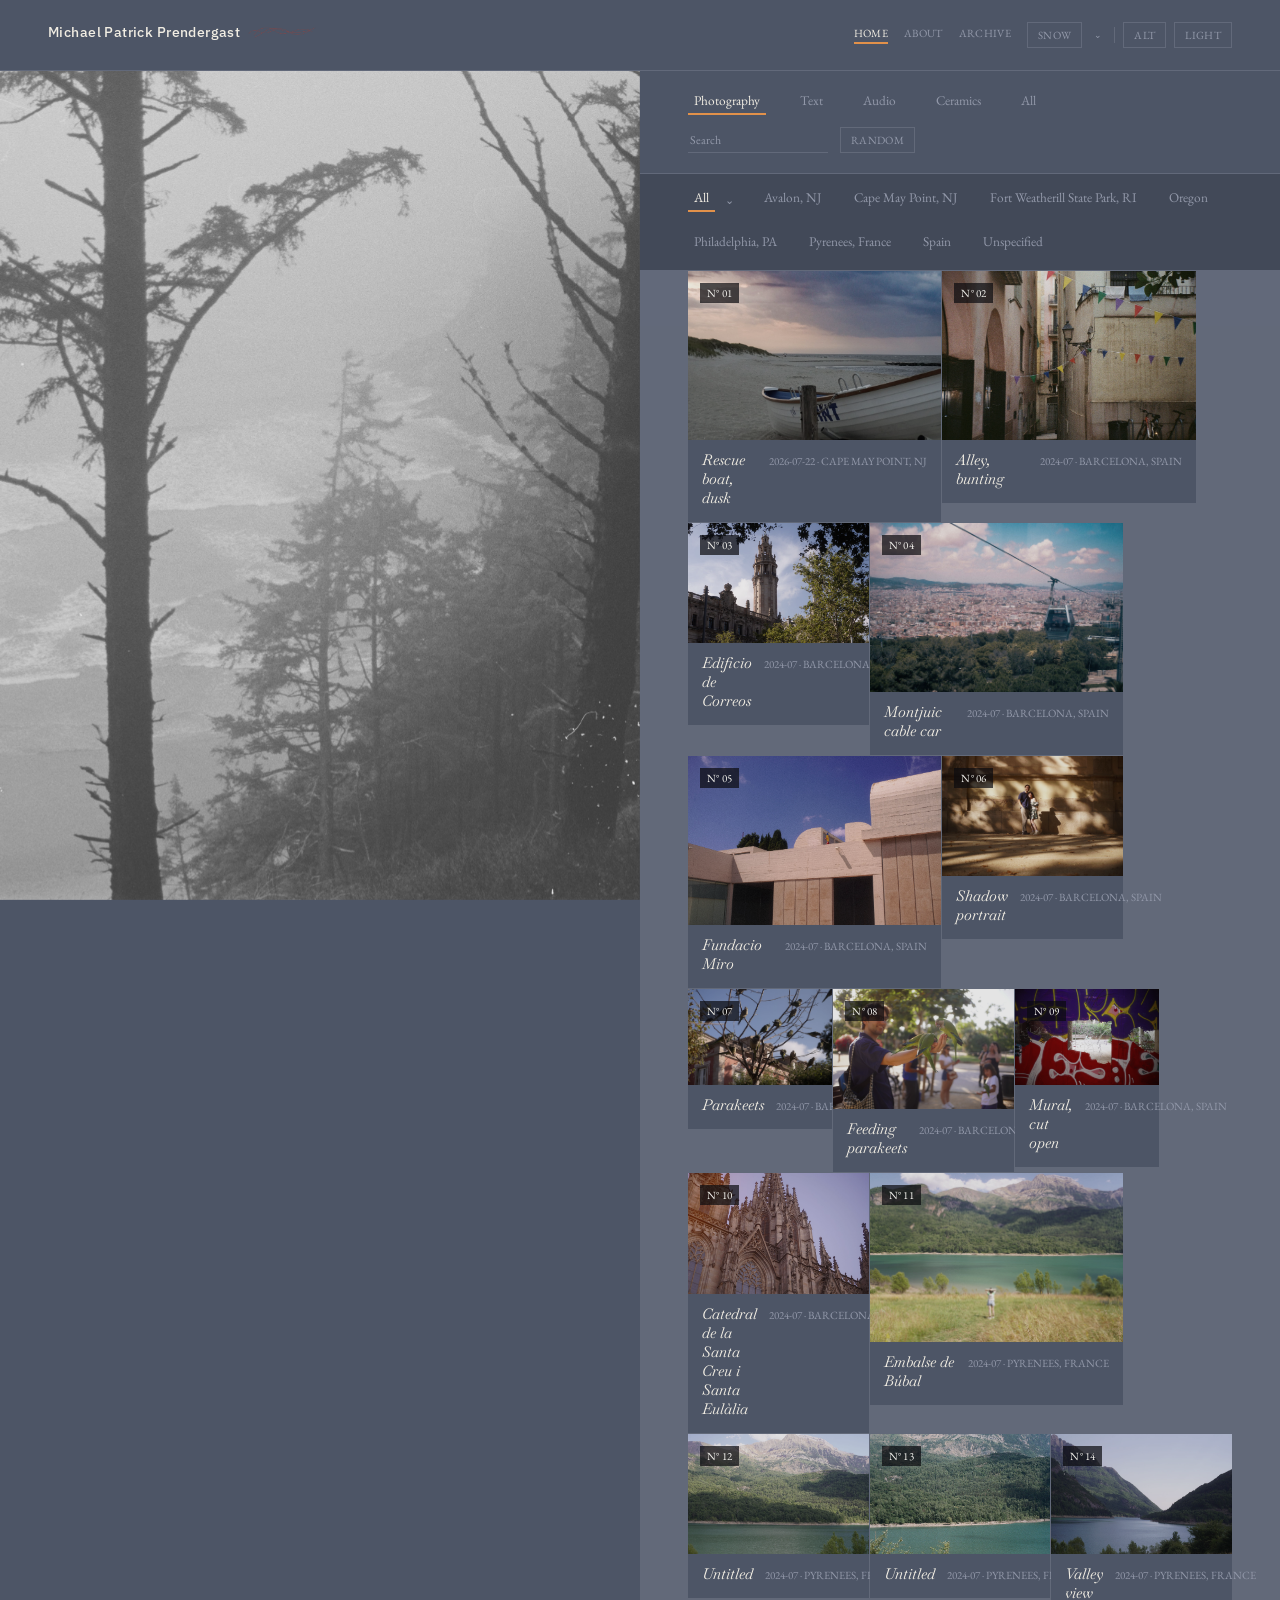
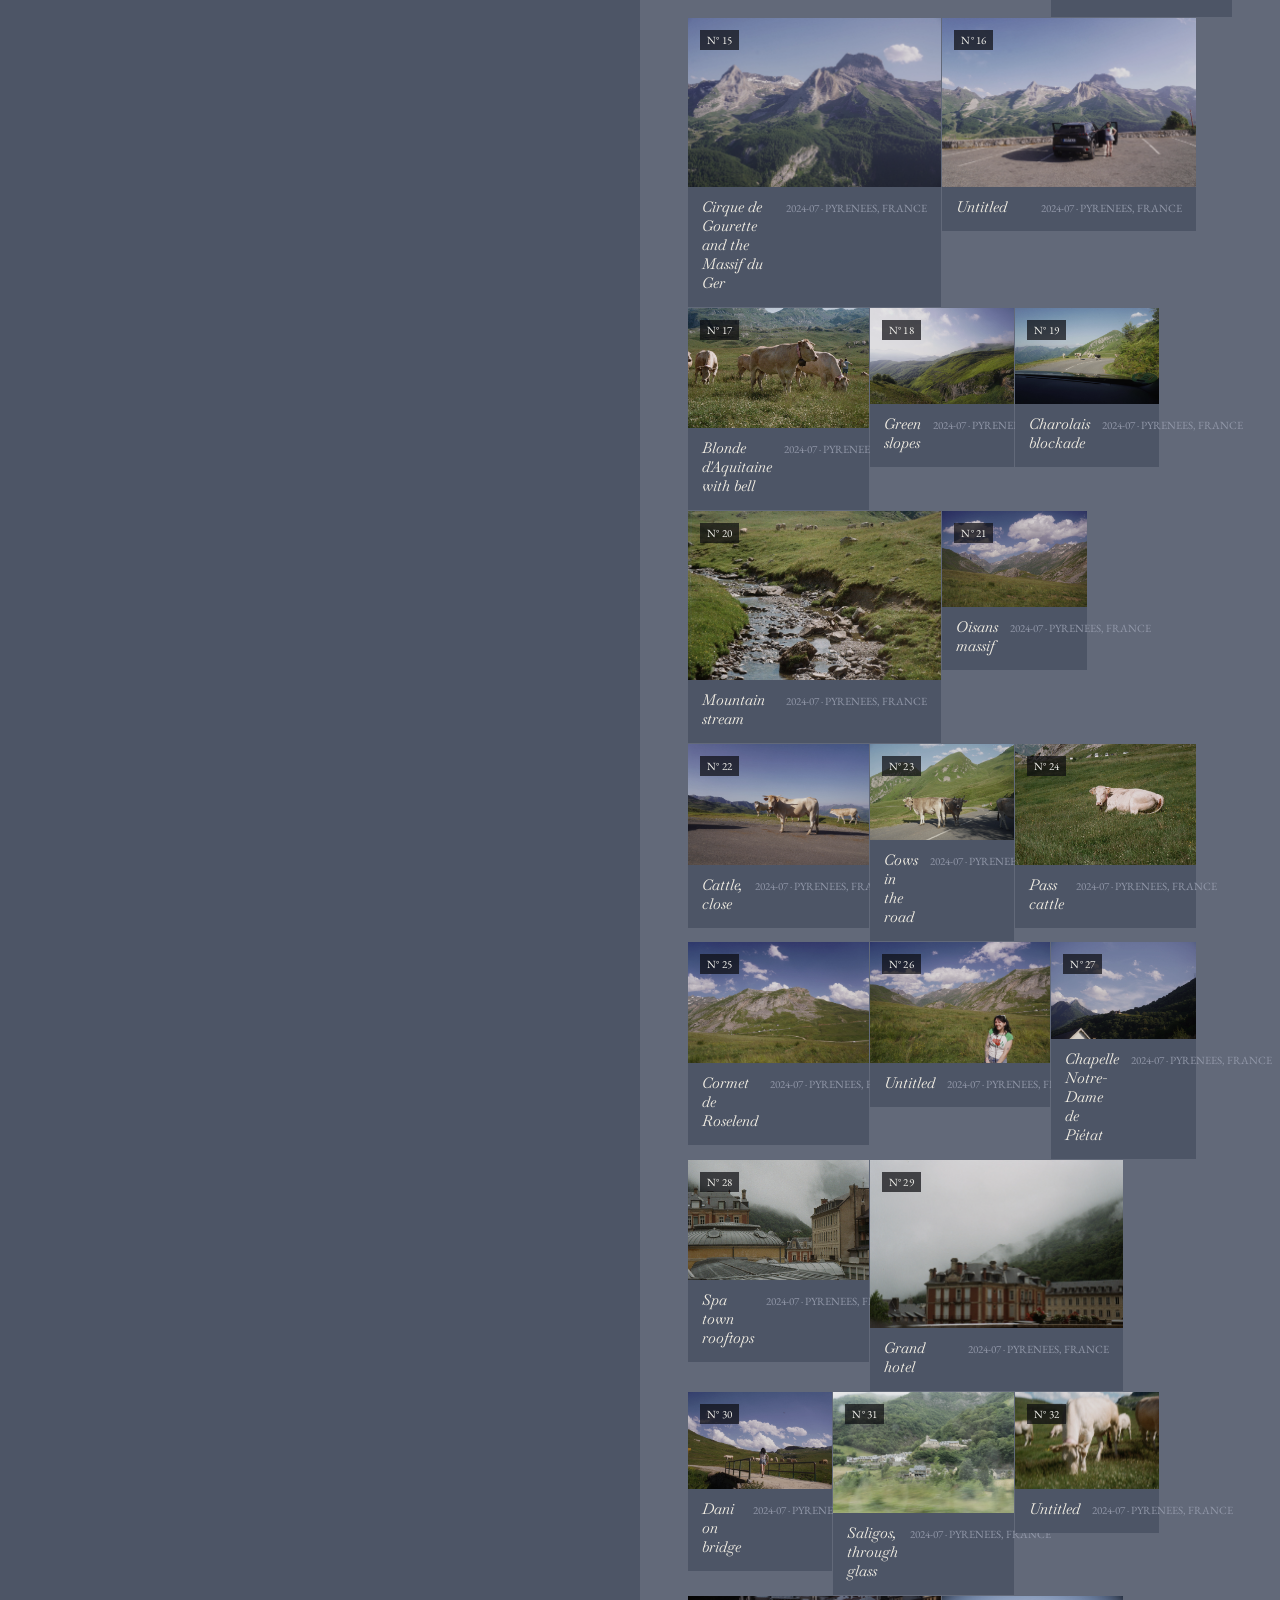
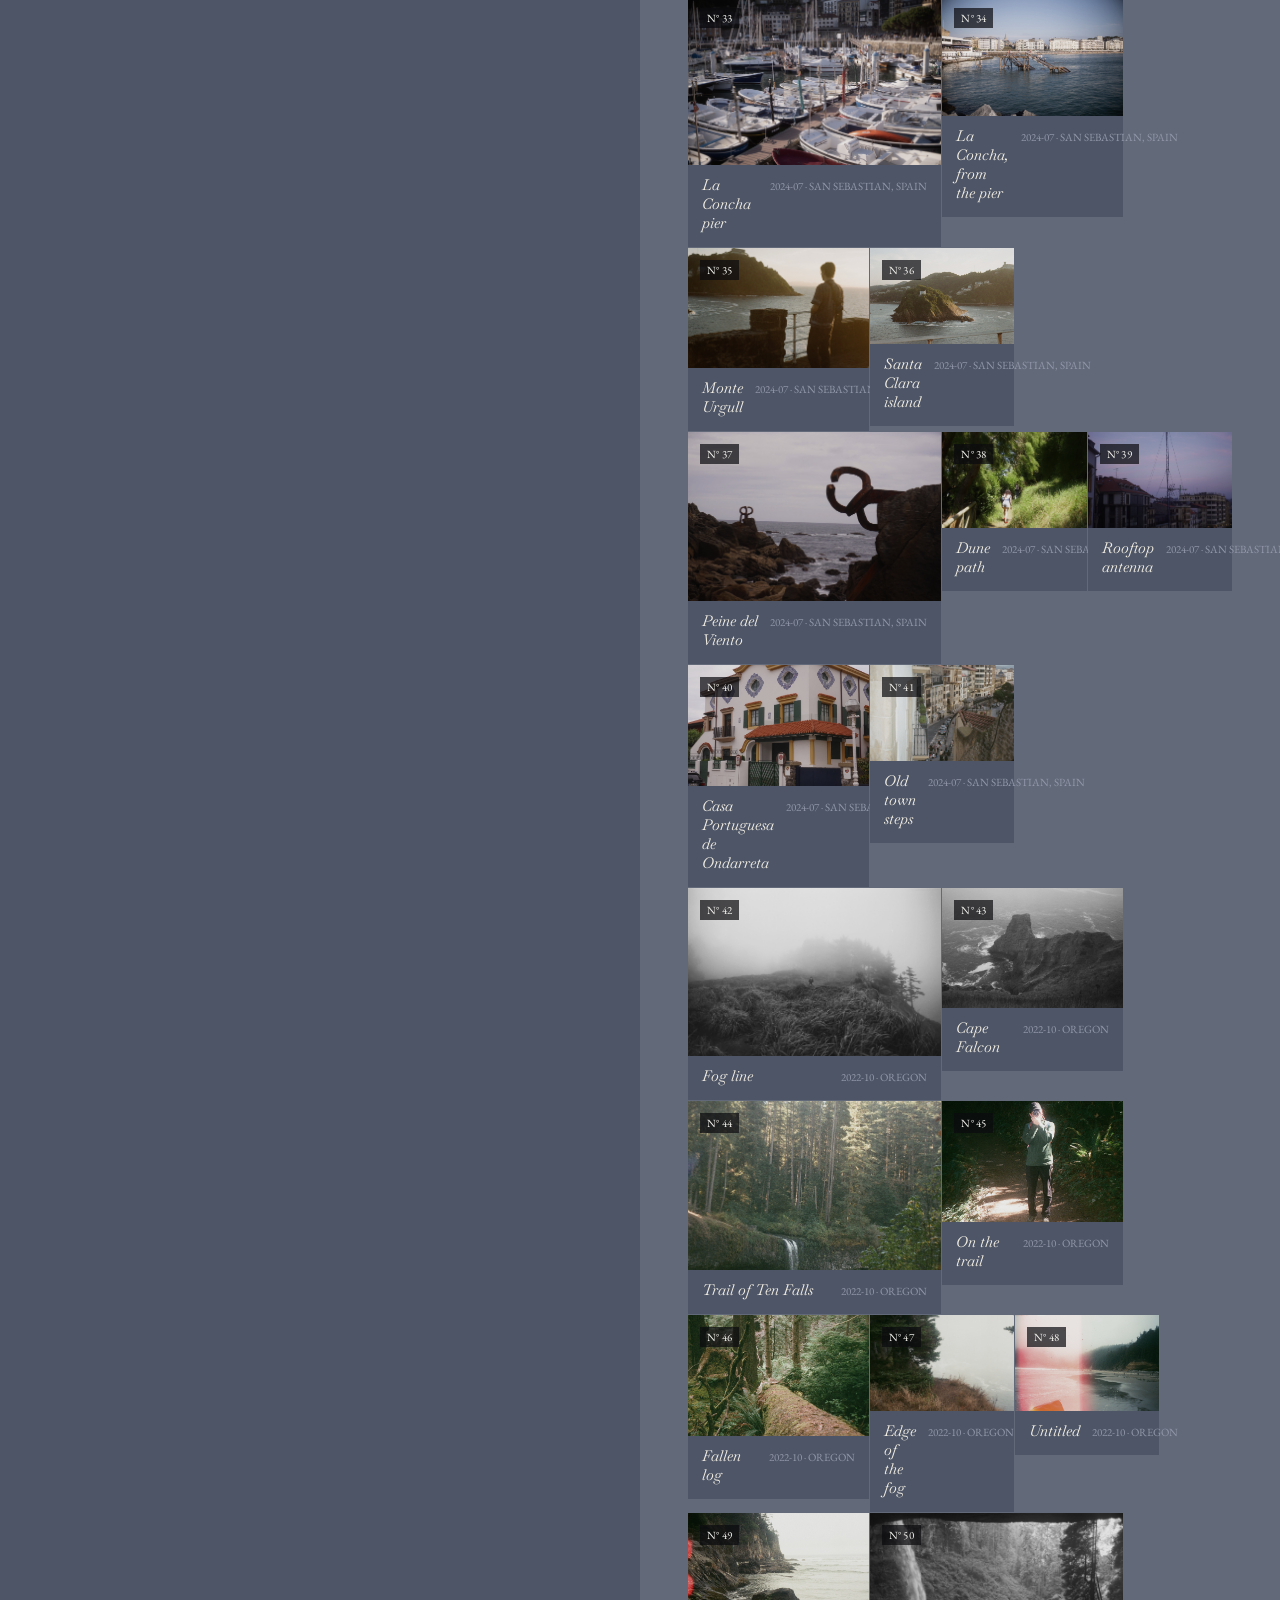
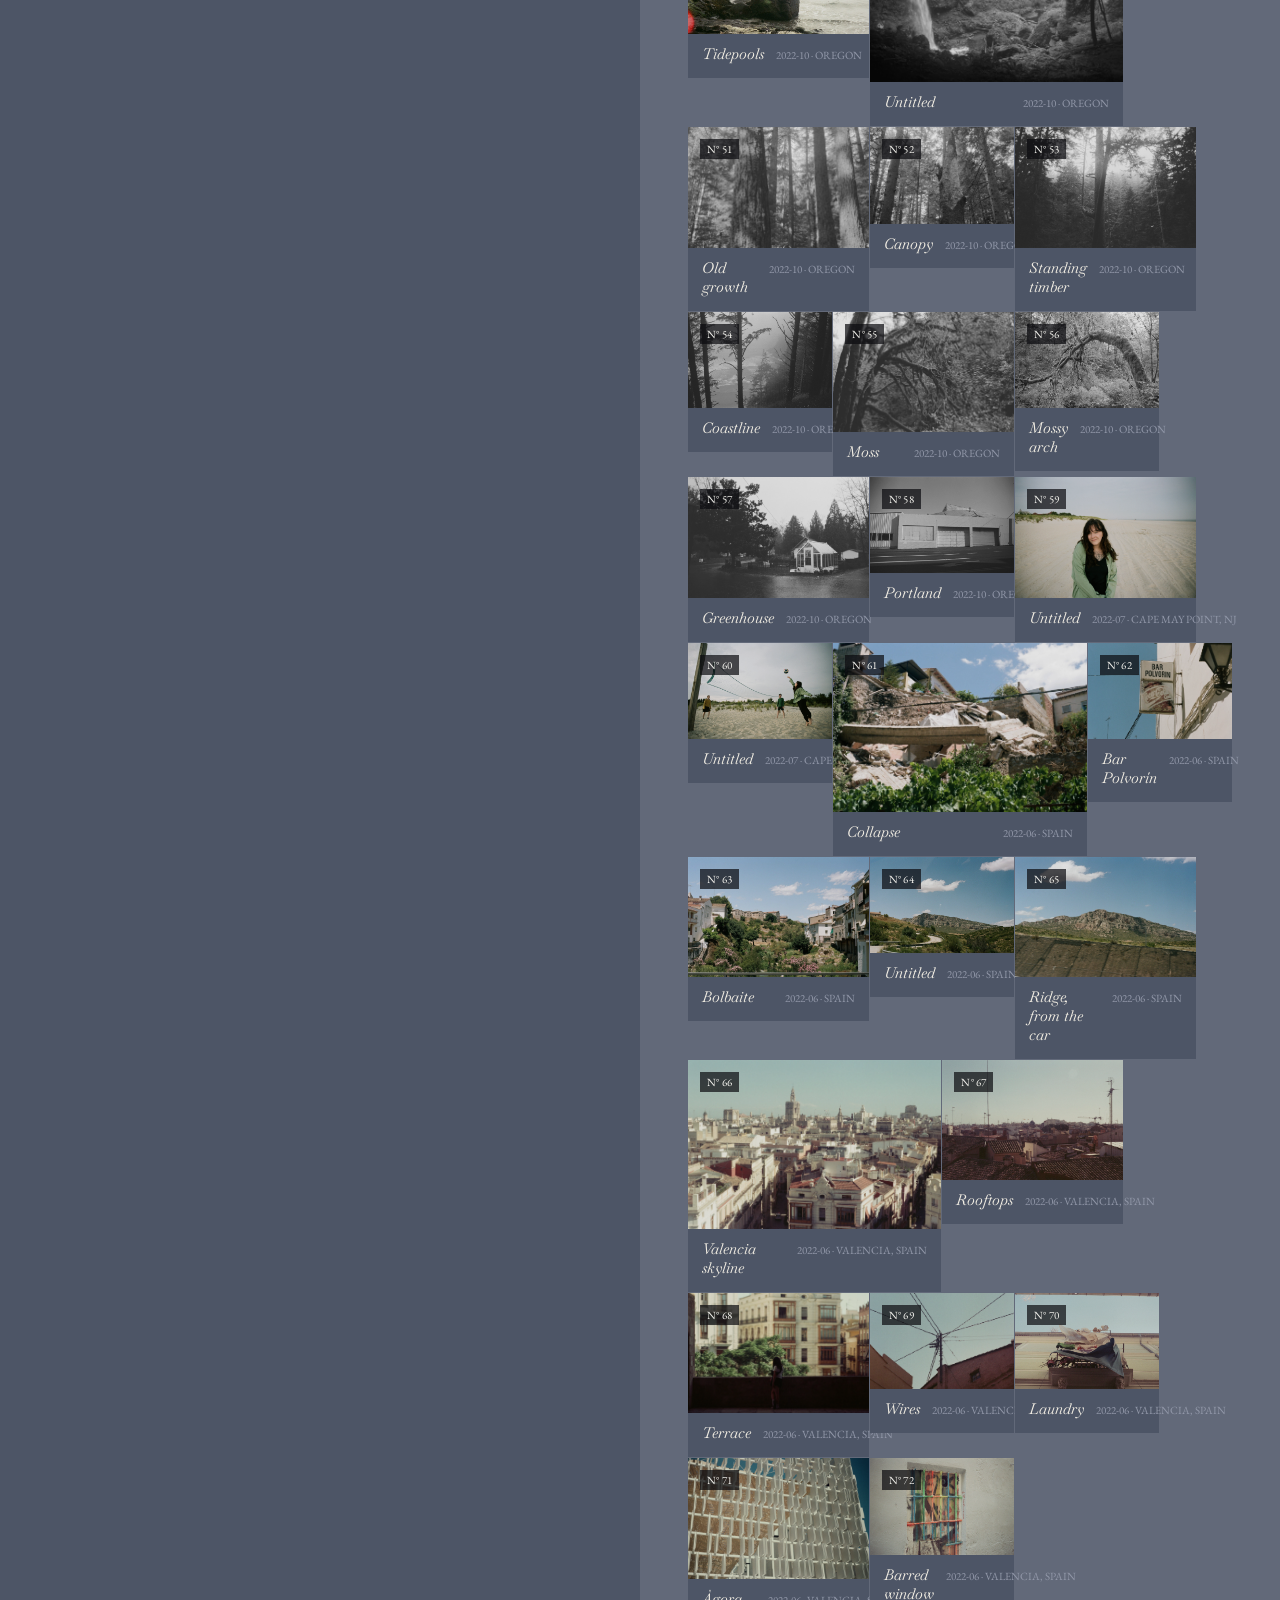
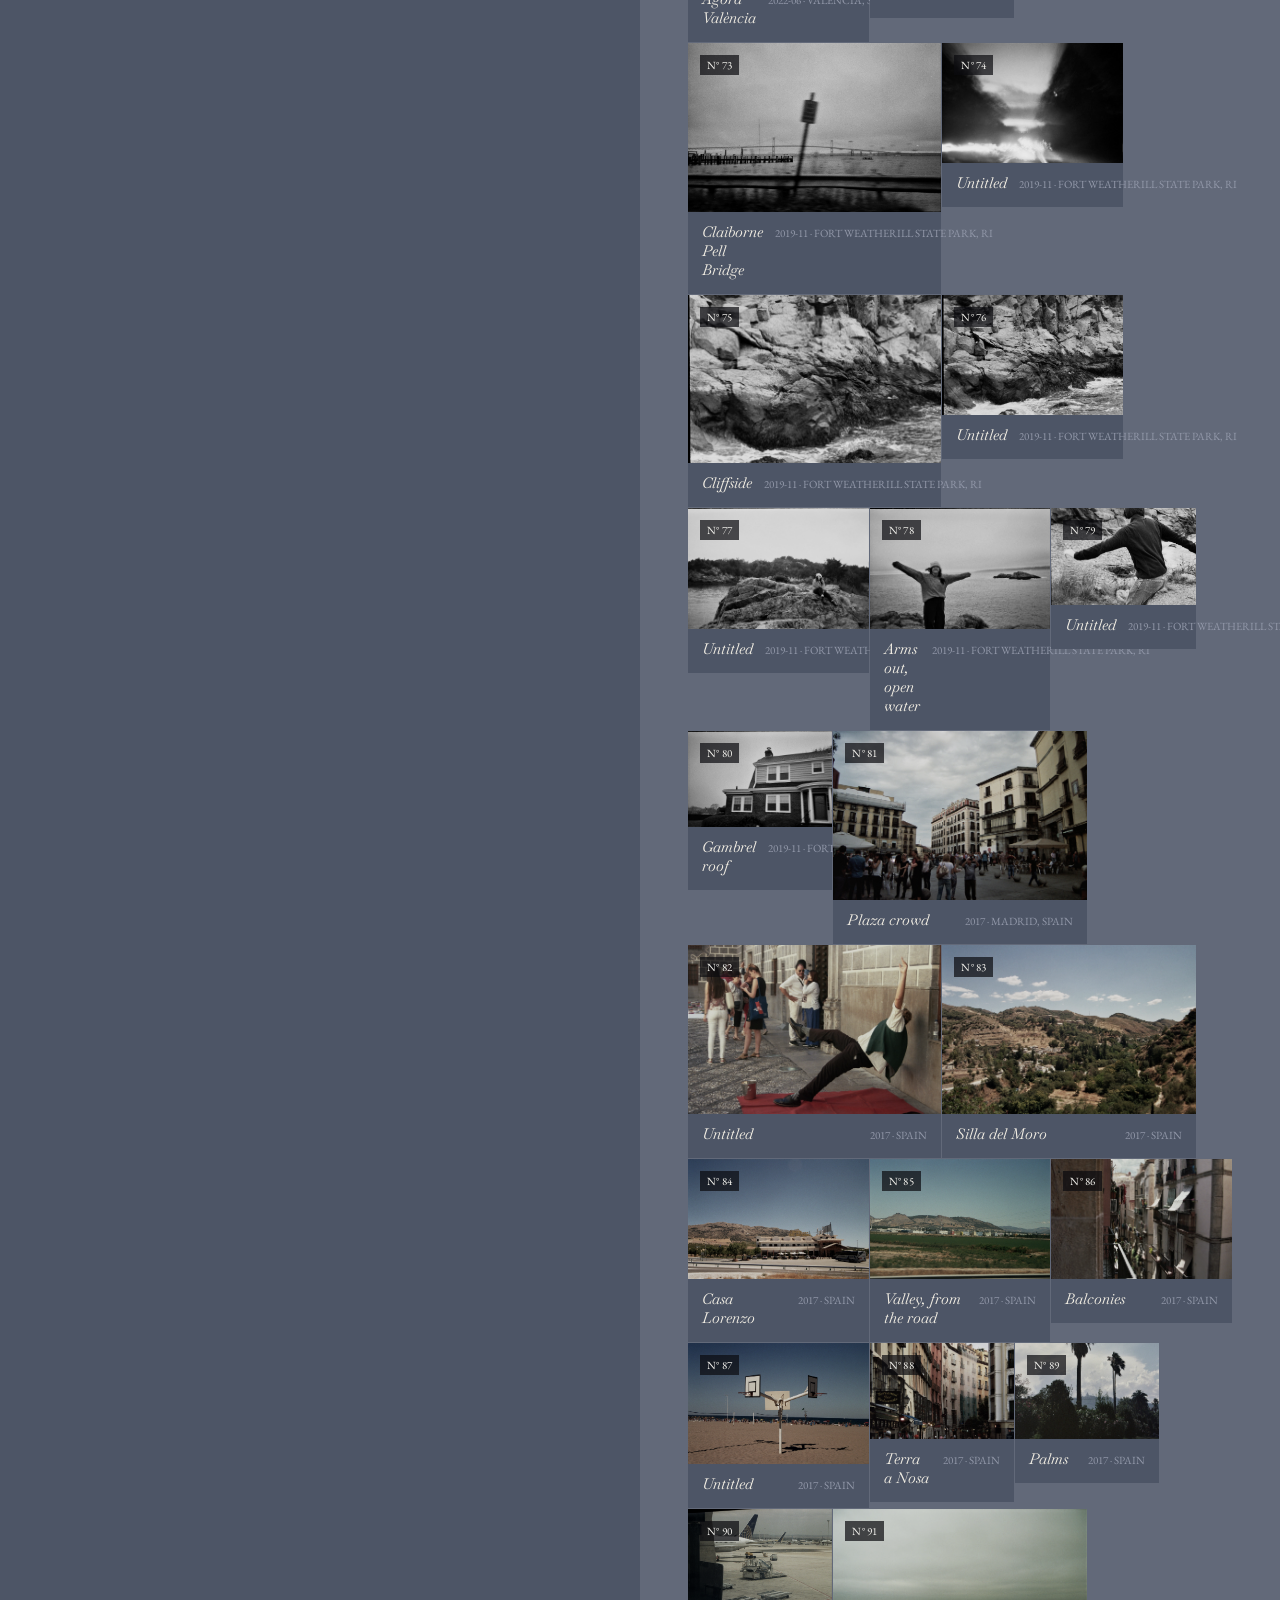
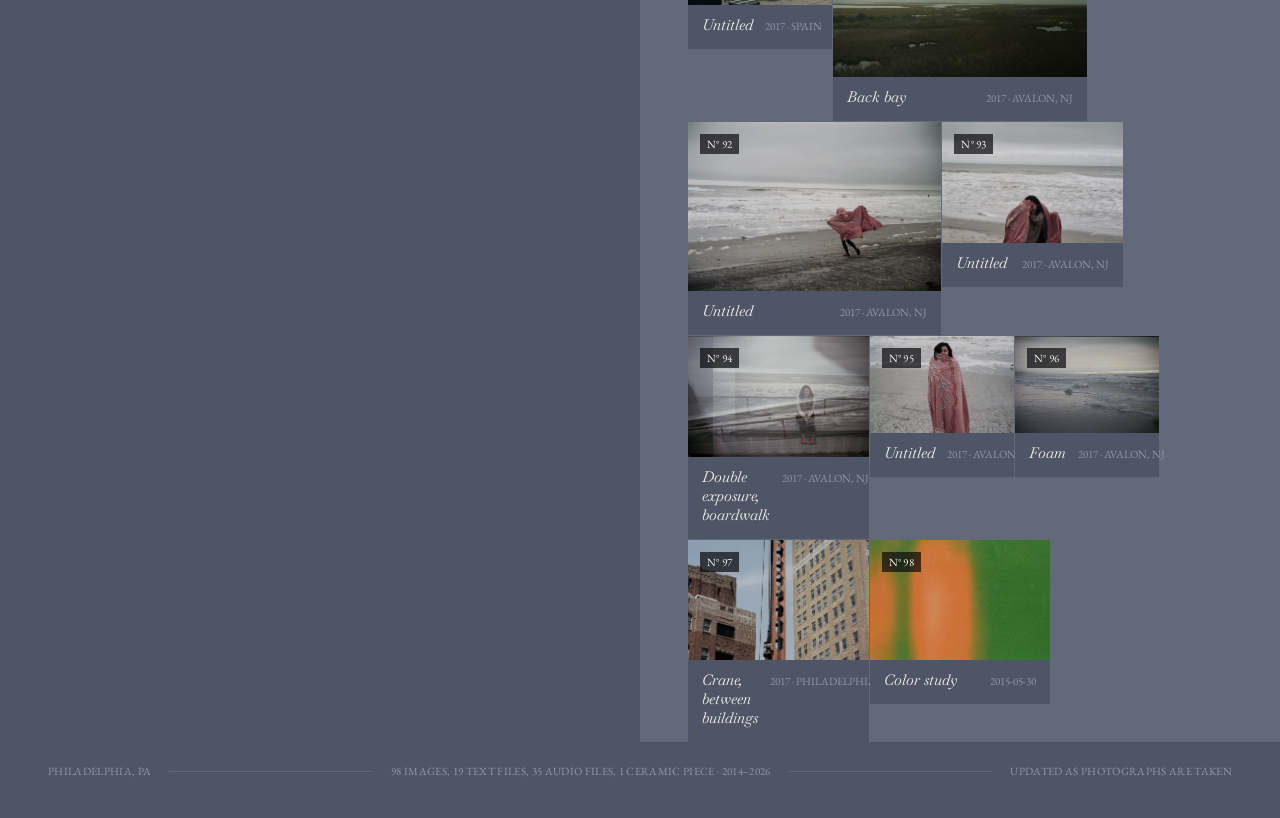
==== commit f705cfc5: "Remove the sunflower icon next to the name, keep it as the favicon Stays as the browser tab icon (fa" ====
--- a/index.html
+++ b/index.html
@@ -25,7 +25,7 @@
 <body>
 
 <header class="site-header">
-  <span class="site-name"><img class="site-name-icon" src="favicon.ico" alt="" width="16" height="16">Michael Patrick Prendergast<img class="site-name-flourish" src="images/png/name-flourish.png" alt=""></span>
+  <span class="site-name">Michael Patrick Prendergast<img class="site-name-flourish" src="images/png/name-flourish.png" alt=""></span>
   <div class="header-right">
     <nav class="site-nav" aria-label="Site pages">
       <a href="index.html" aria-current="page">Home</a>
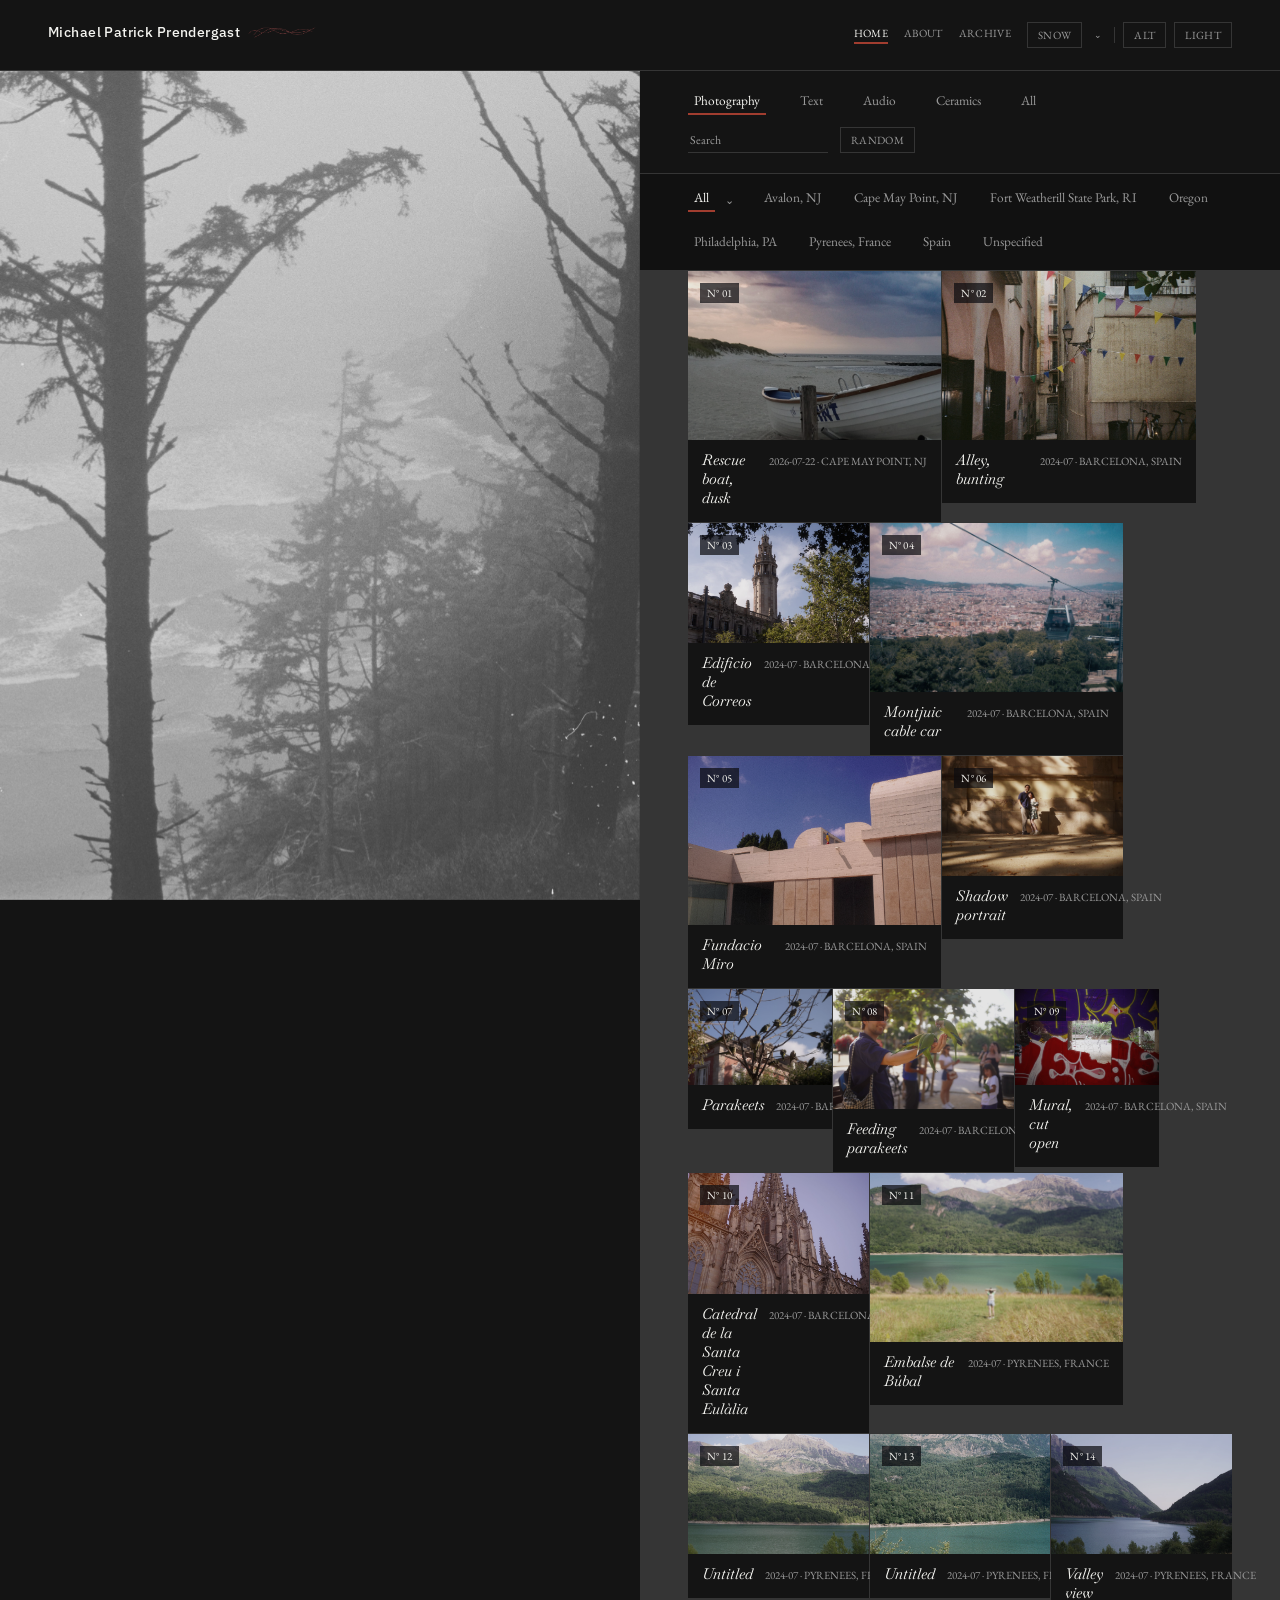
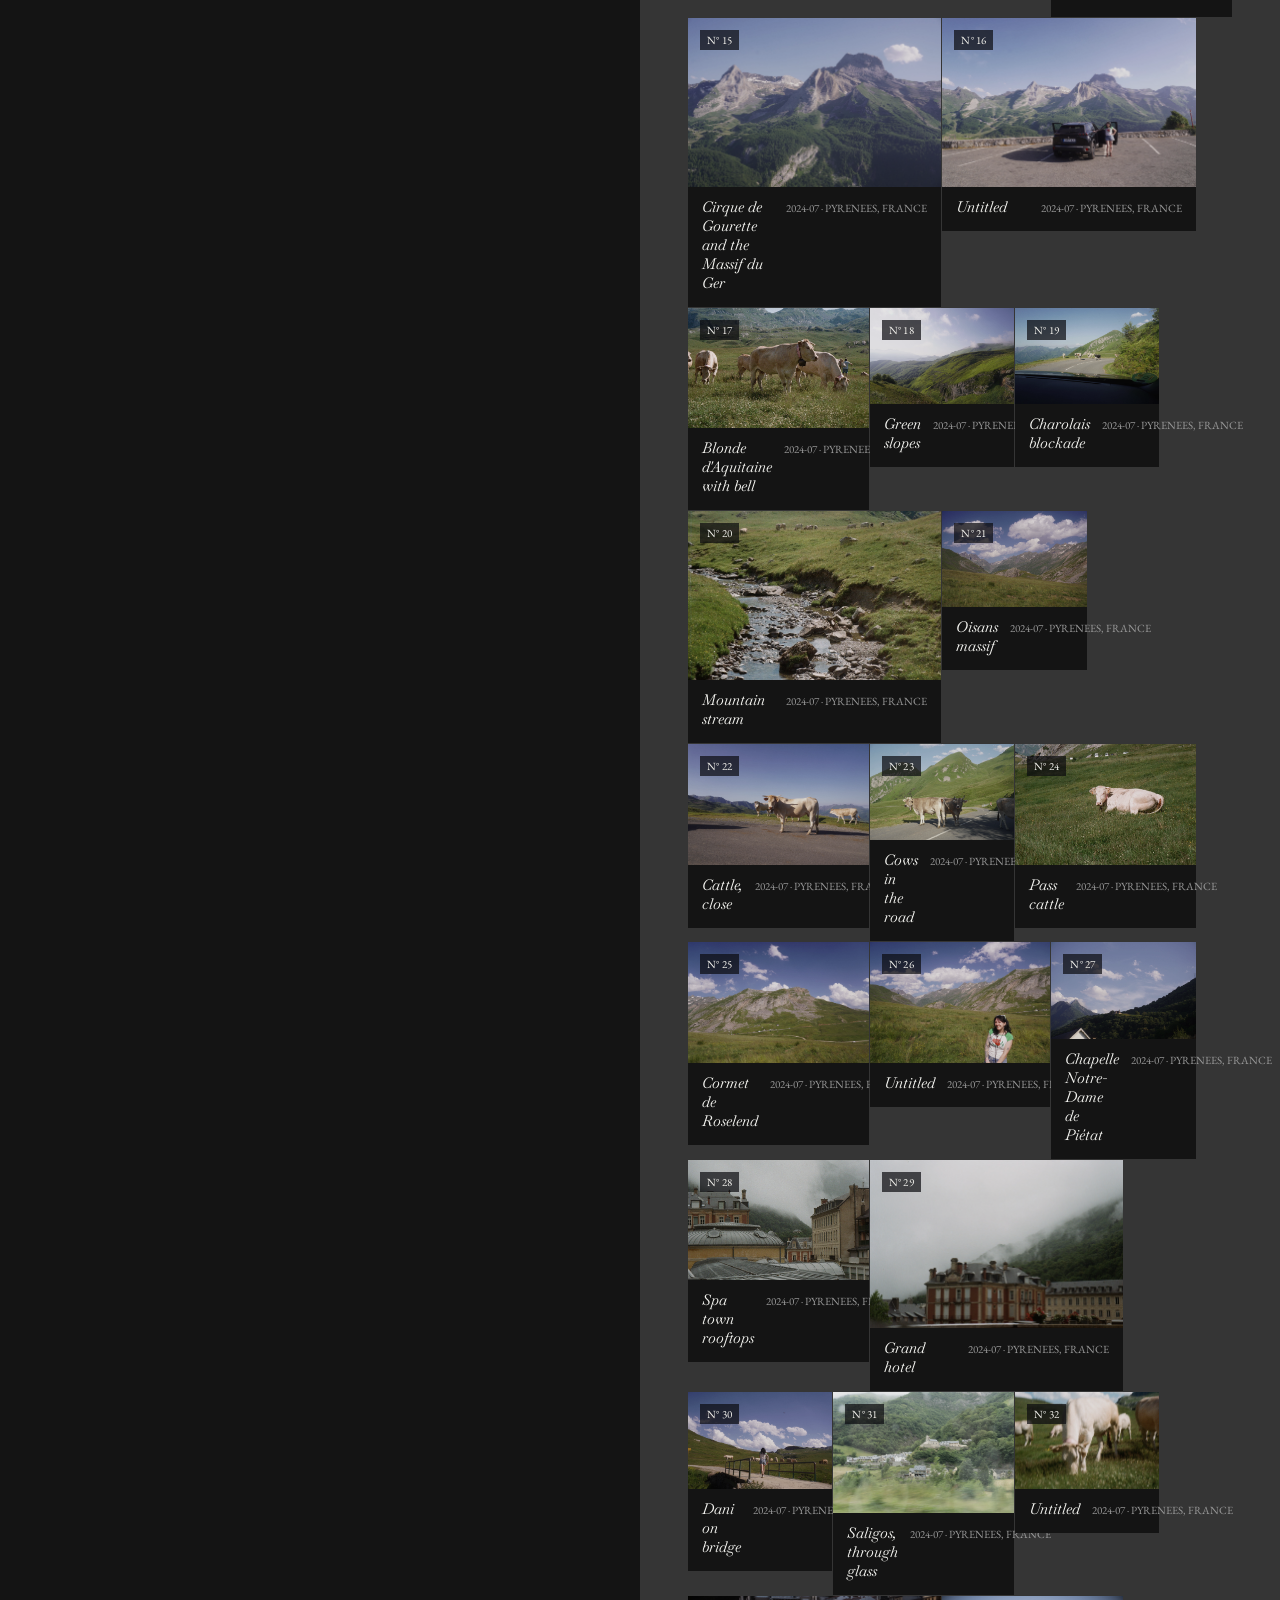
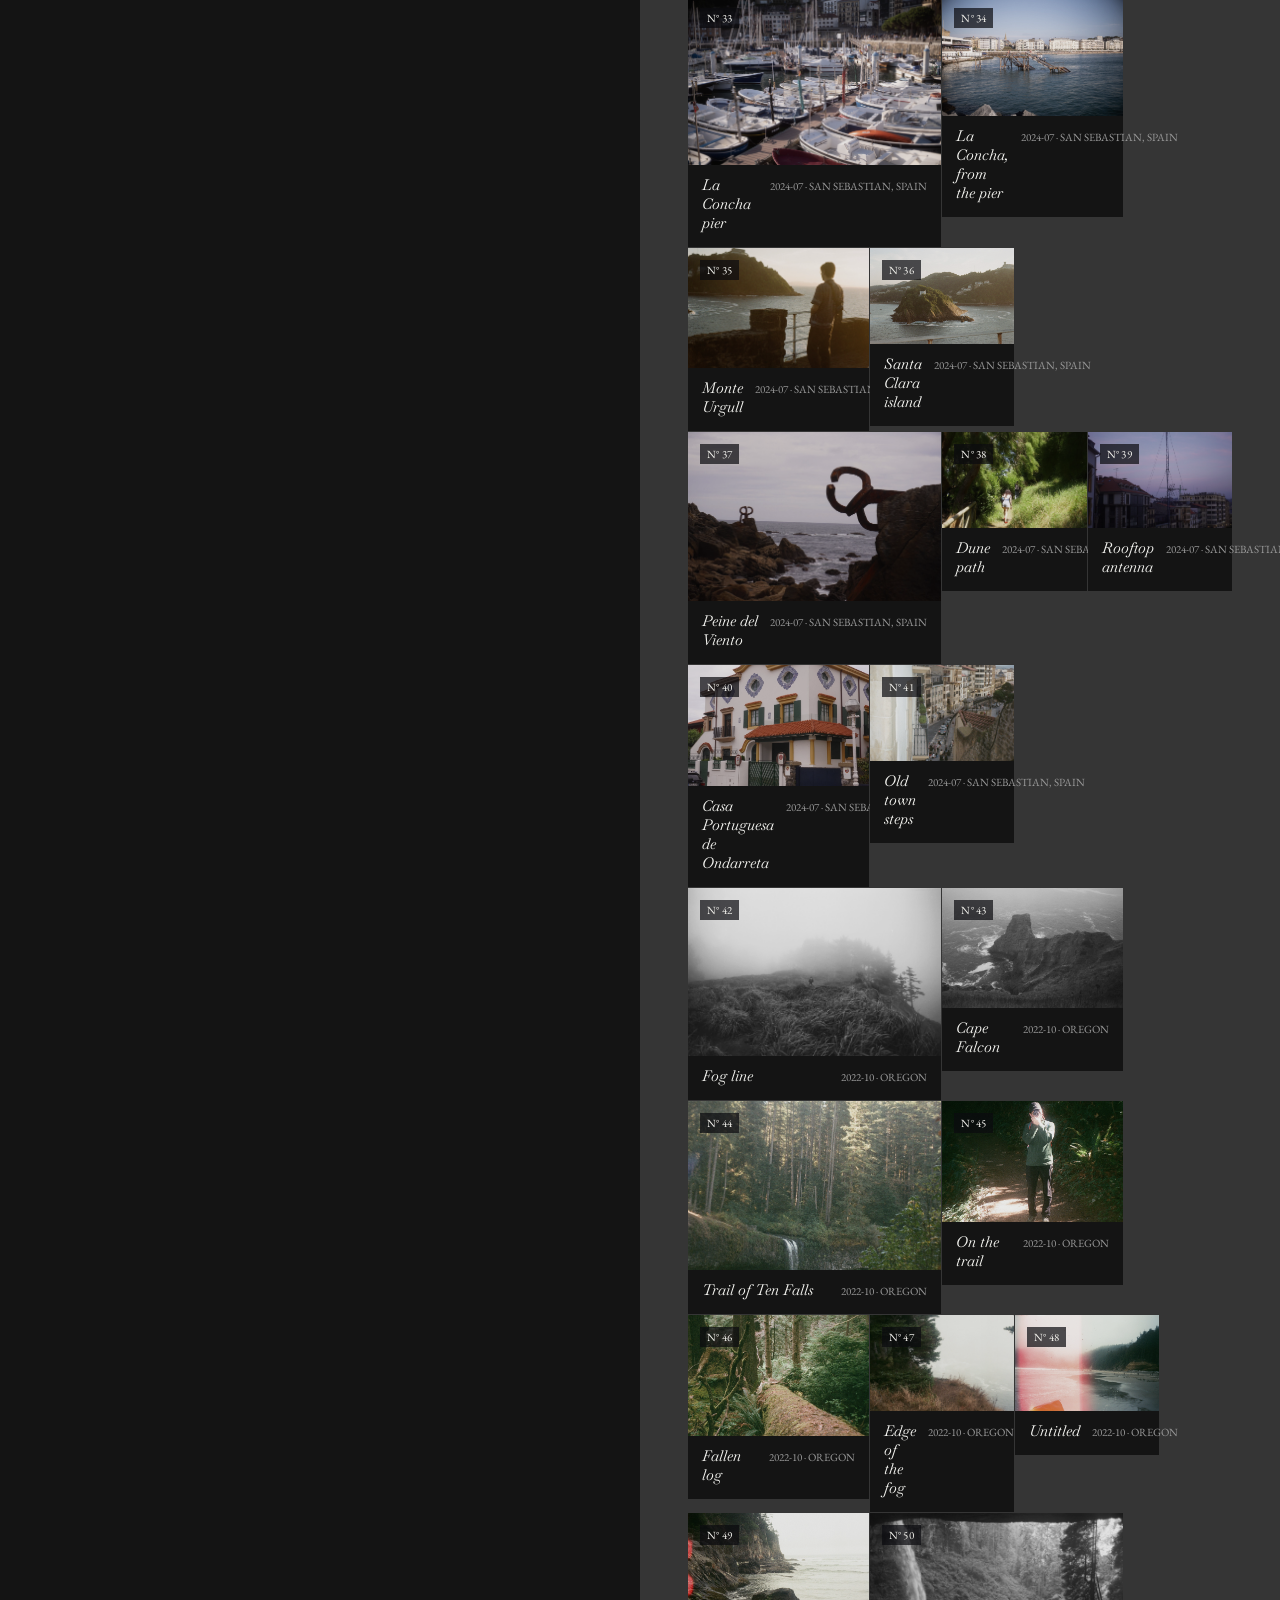
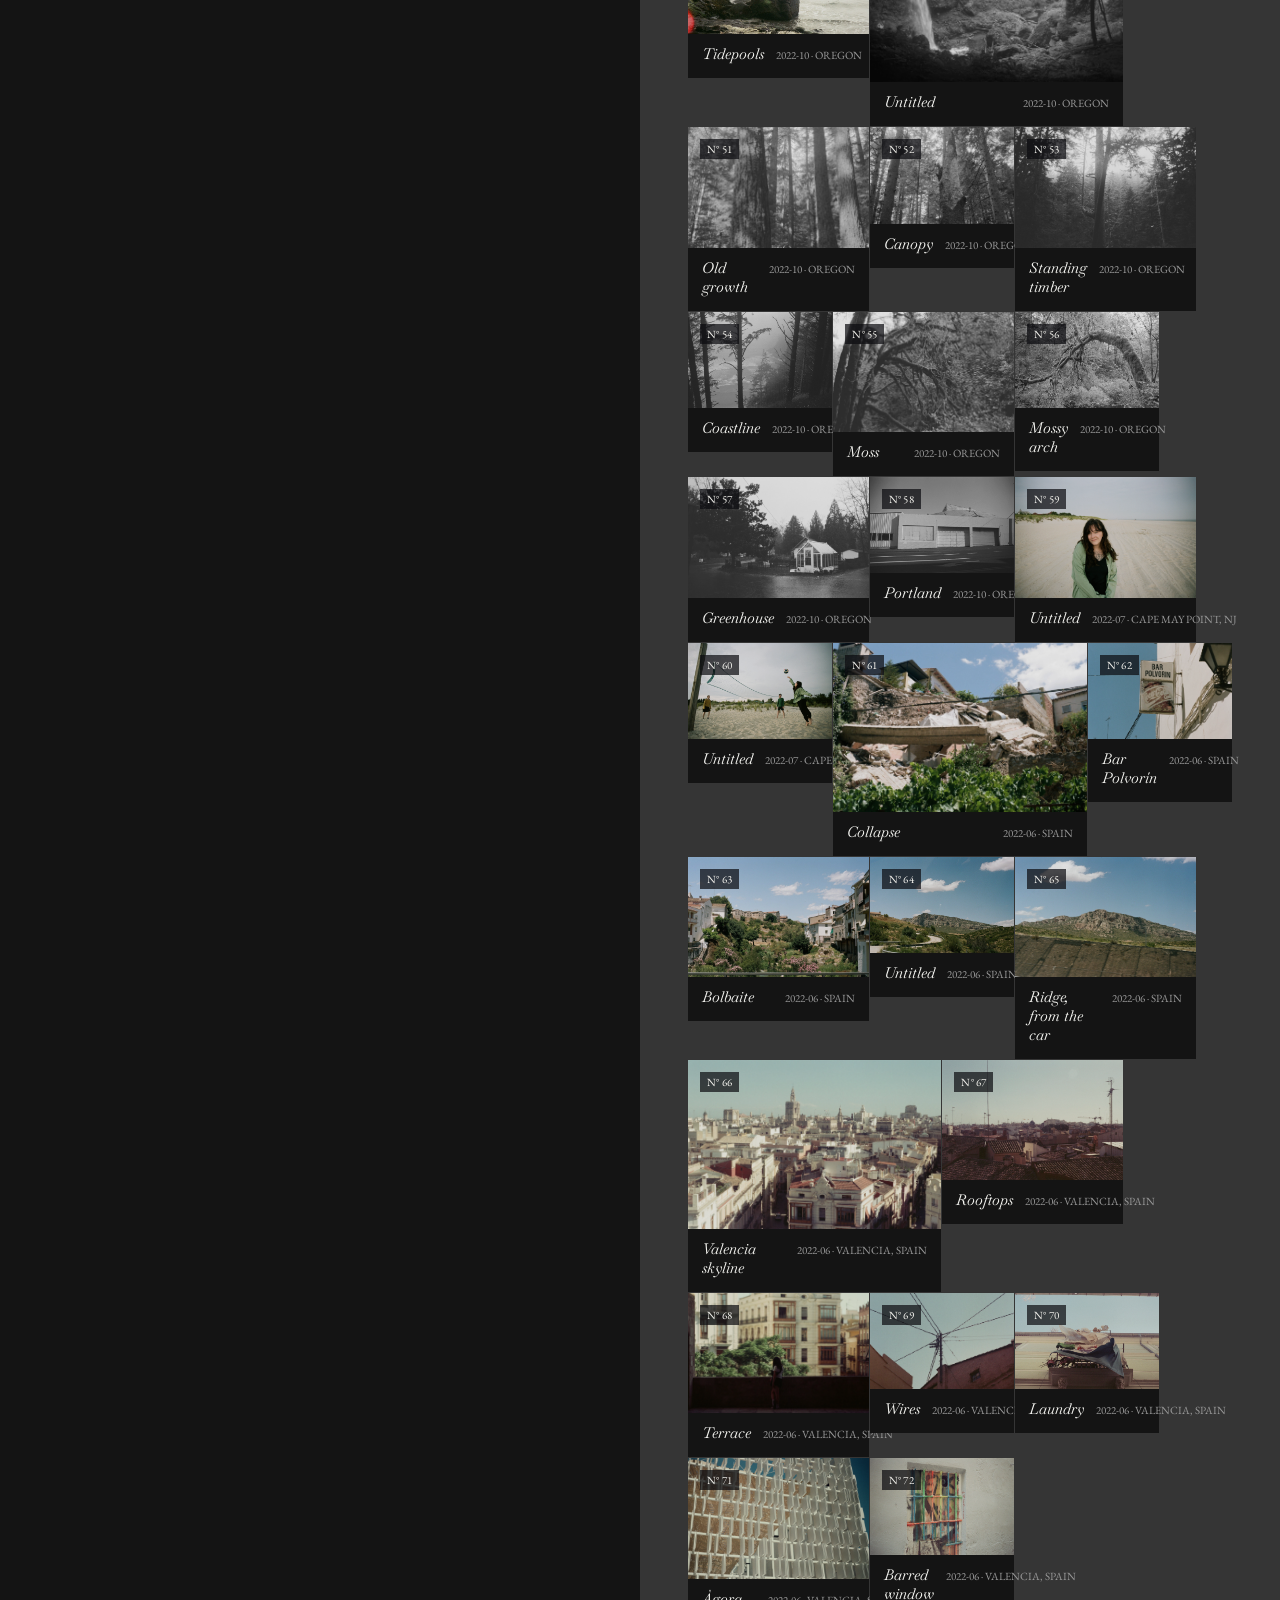
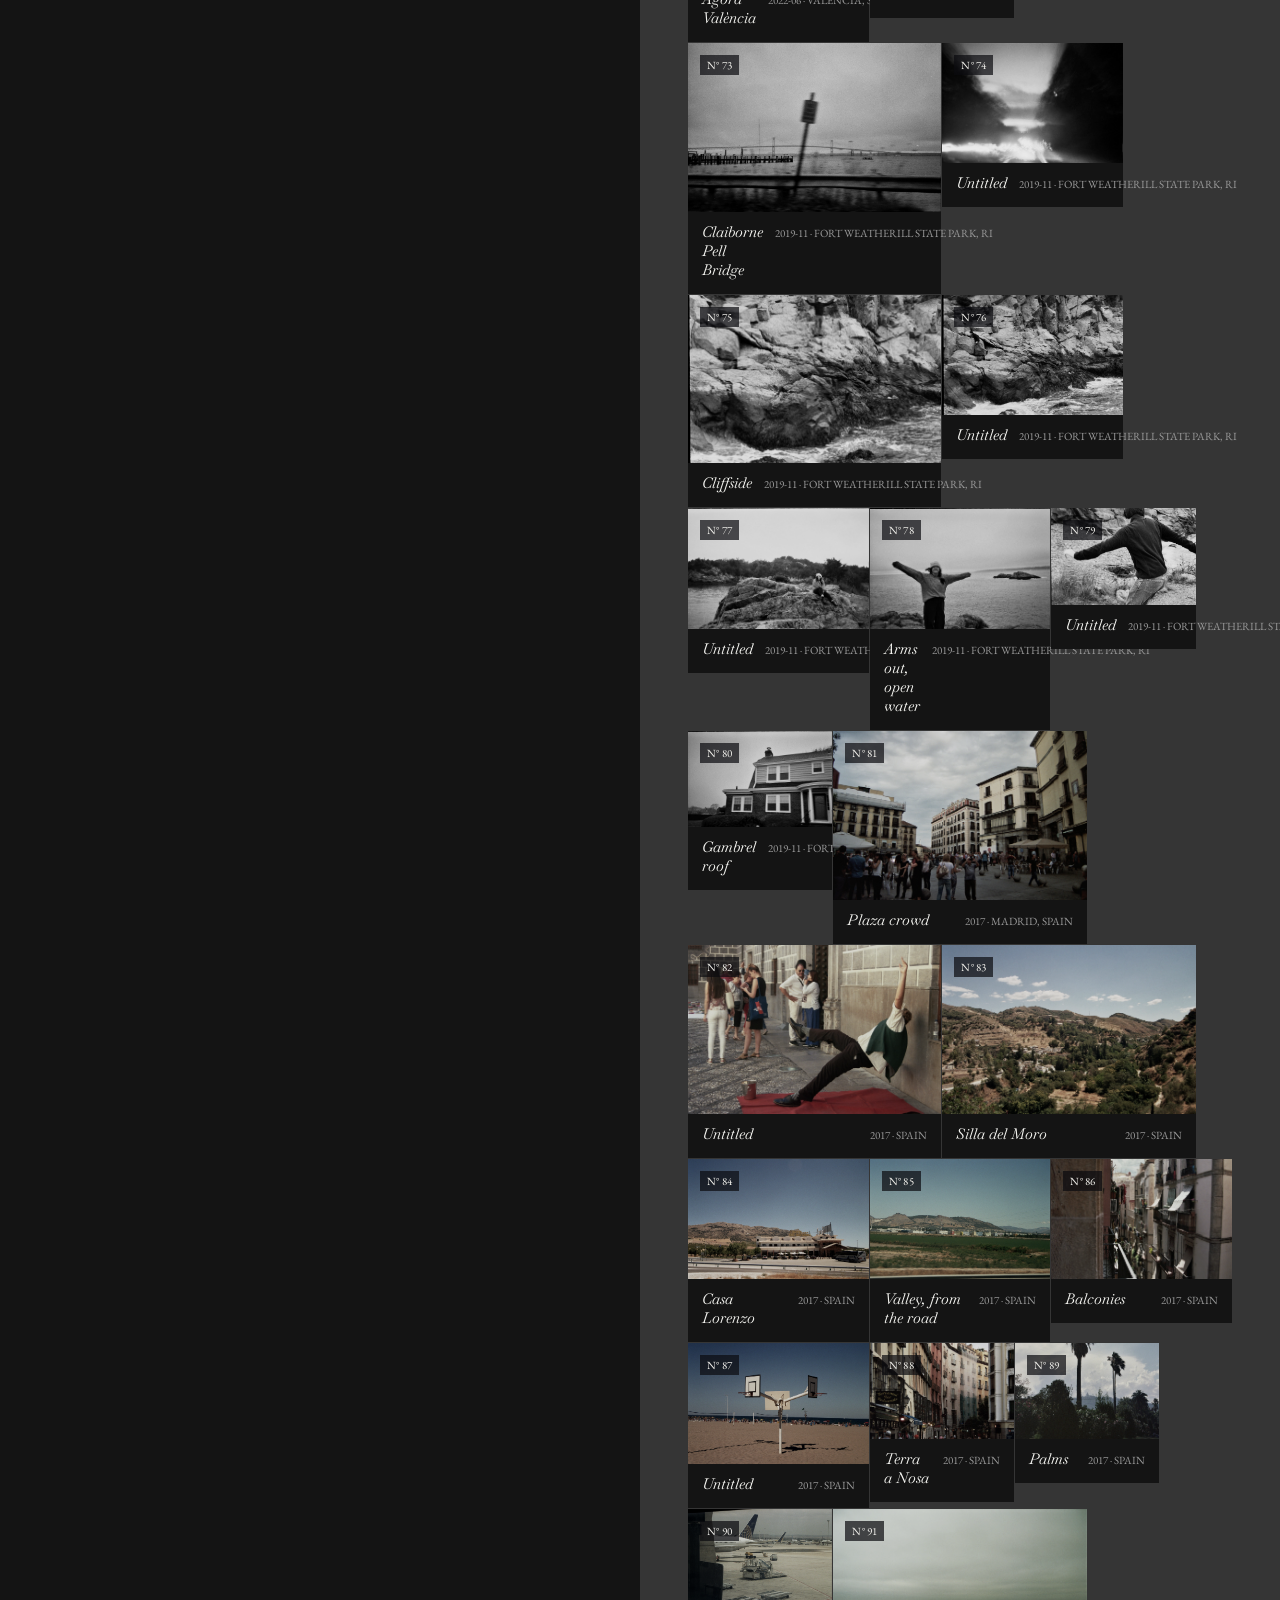
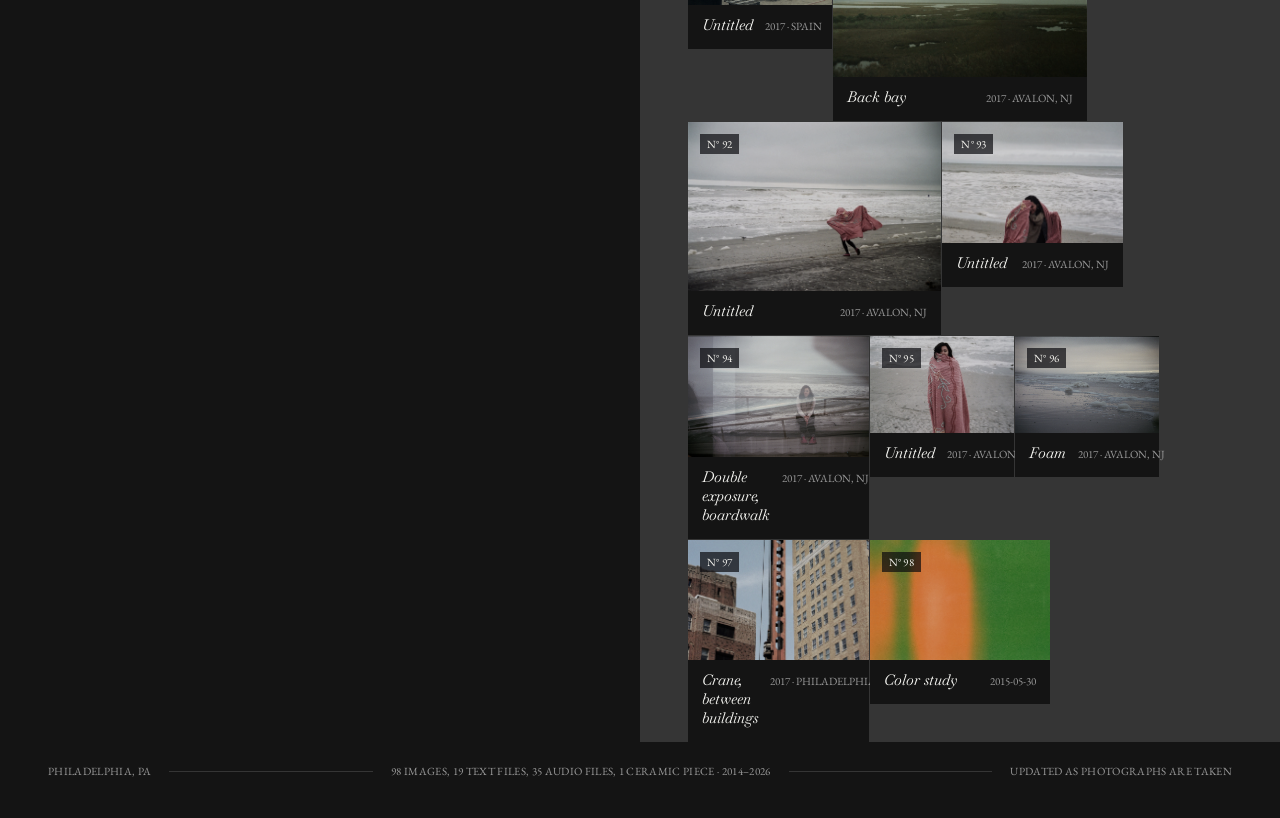
==== commit 3cac9d22: "Make Mono the default dark theme; demote the old default to "Slate" Mono's palette (near-black paper" ====
--- a/index.html
+++ b/index.html
@@ -8,7 +8,7 @@
 <link rel="icon" href="favicon.ico" sizes="16x16">
 <script>
   var altTheme = localStorage.getItem("photo-site-alt");
-  if (altTheme === "walnut" || altTheme === "forest" || altTheme === "mono" || altTheme === "playful") {
+  if (altTheme === "slate" || altTheme === "walnut" || altTheme === "forest" || altTheme === "playful") {
     document.documentElement.setAttribute("data-theme", altTheme);
   } else if (localStorage.getItem("photo-site-theme") === "light") {
     document.documentElement.setAttribute("data-theme", "light");
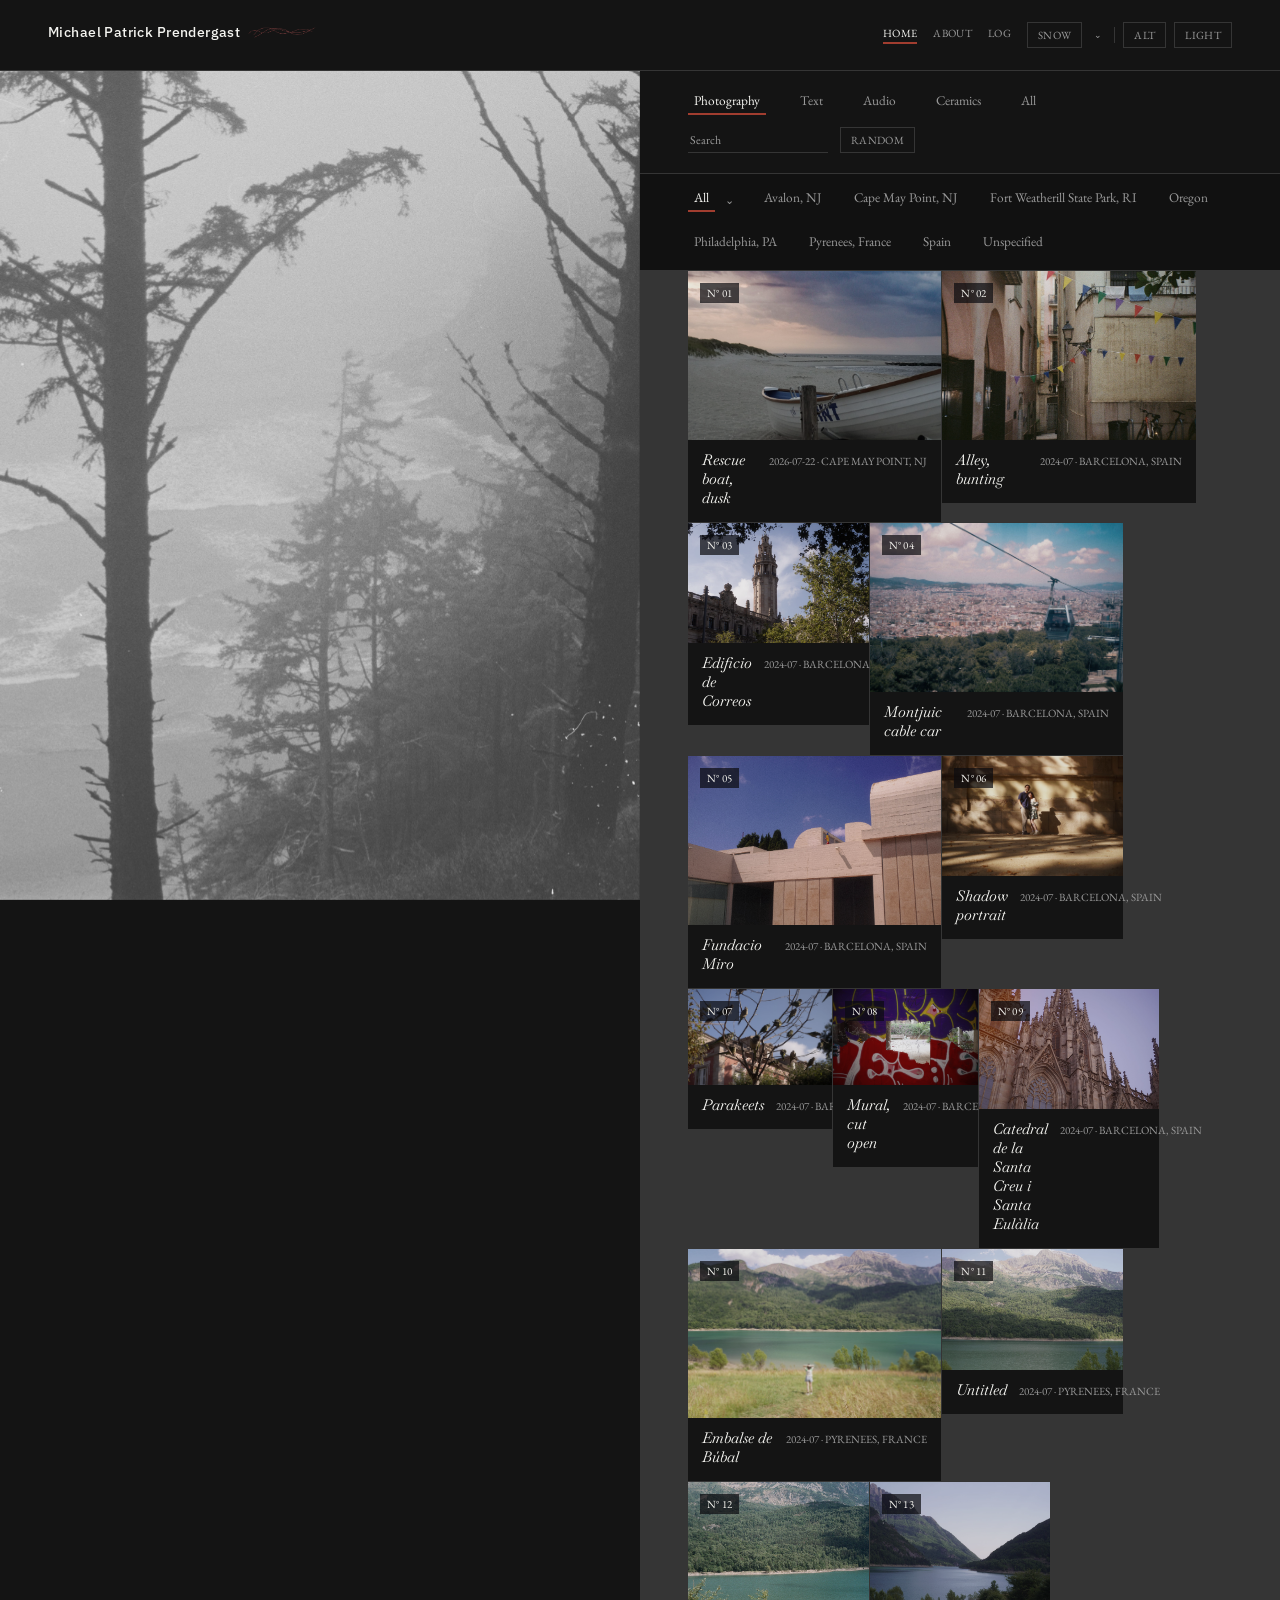
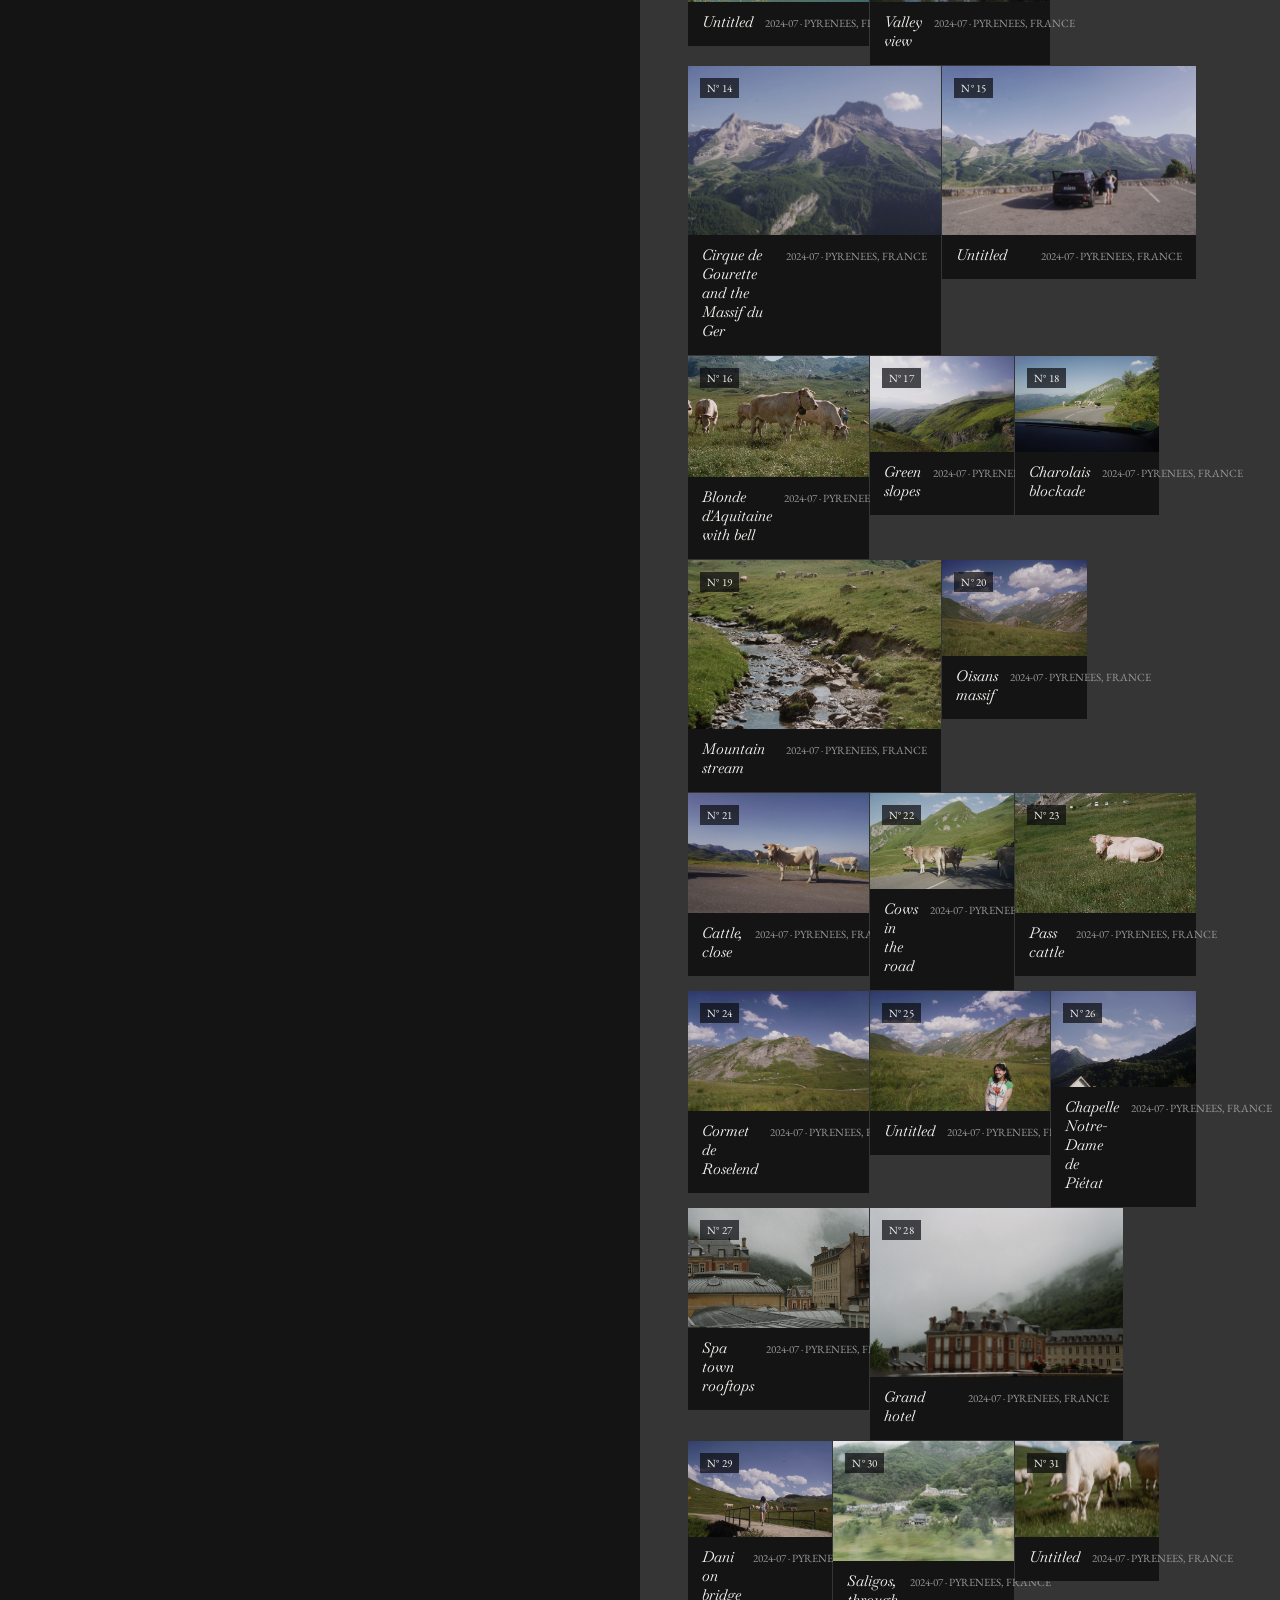
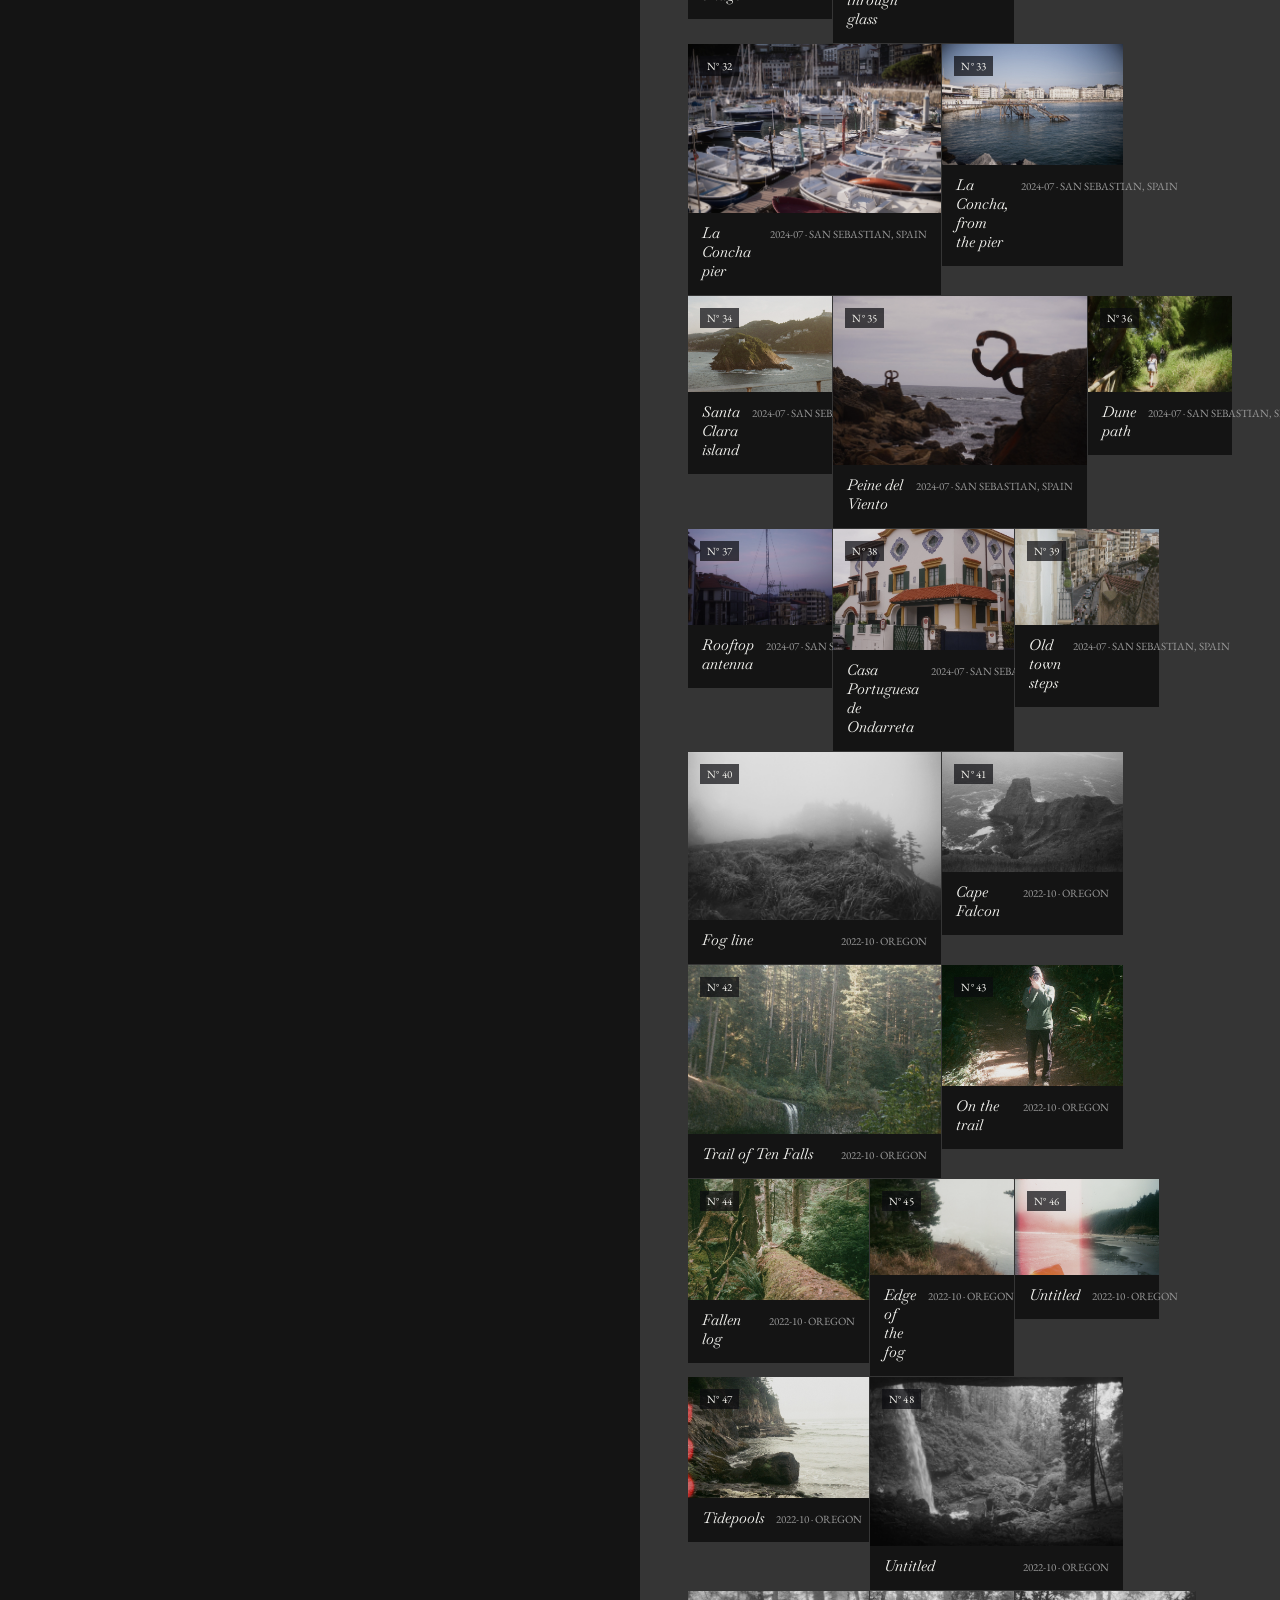
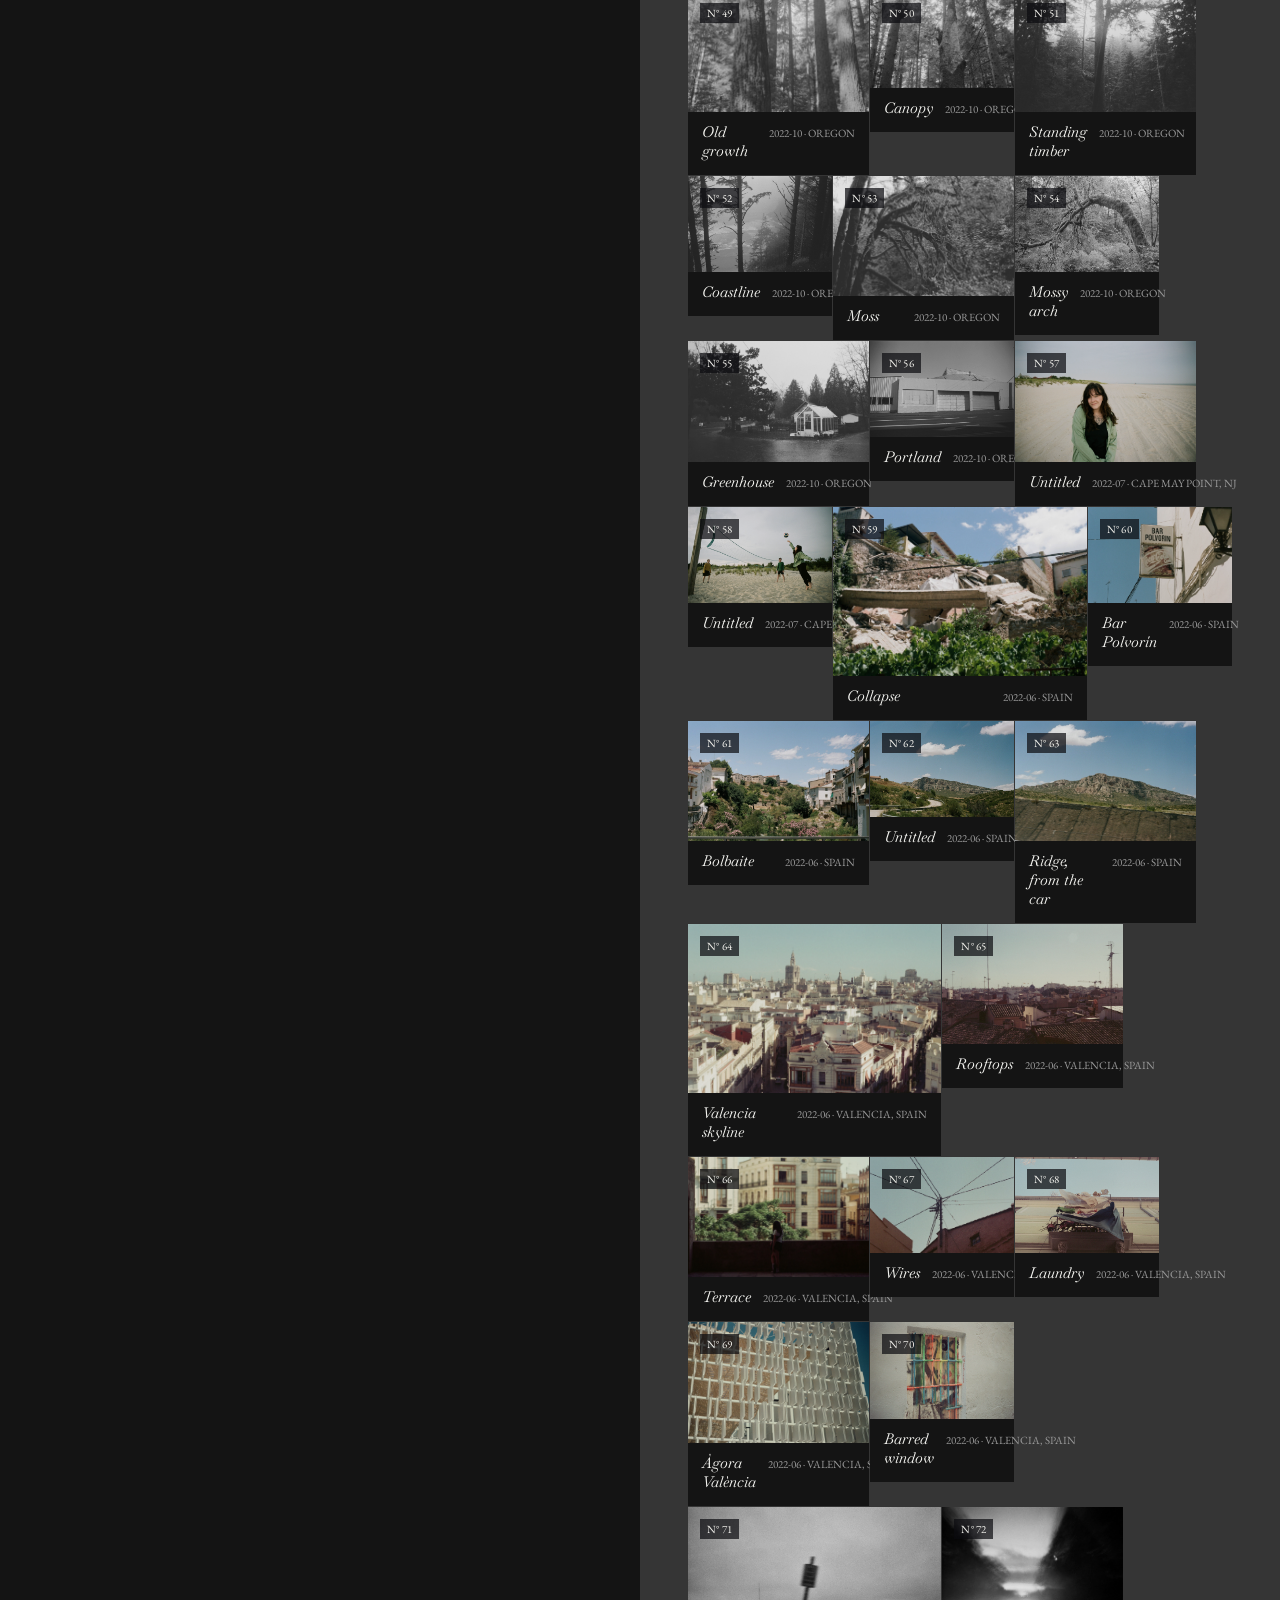
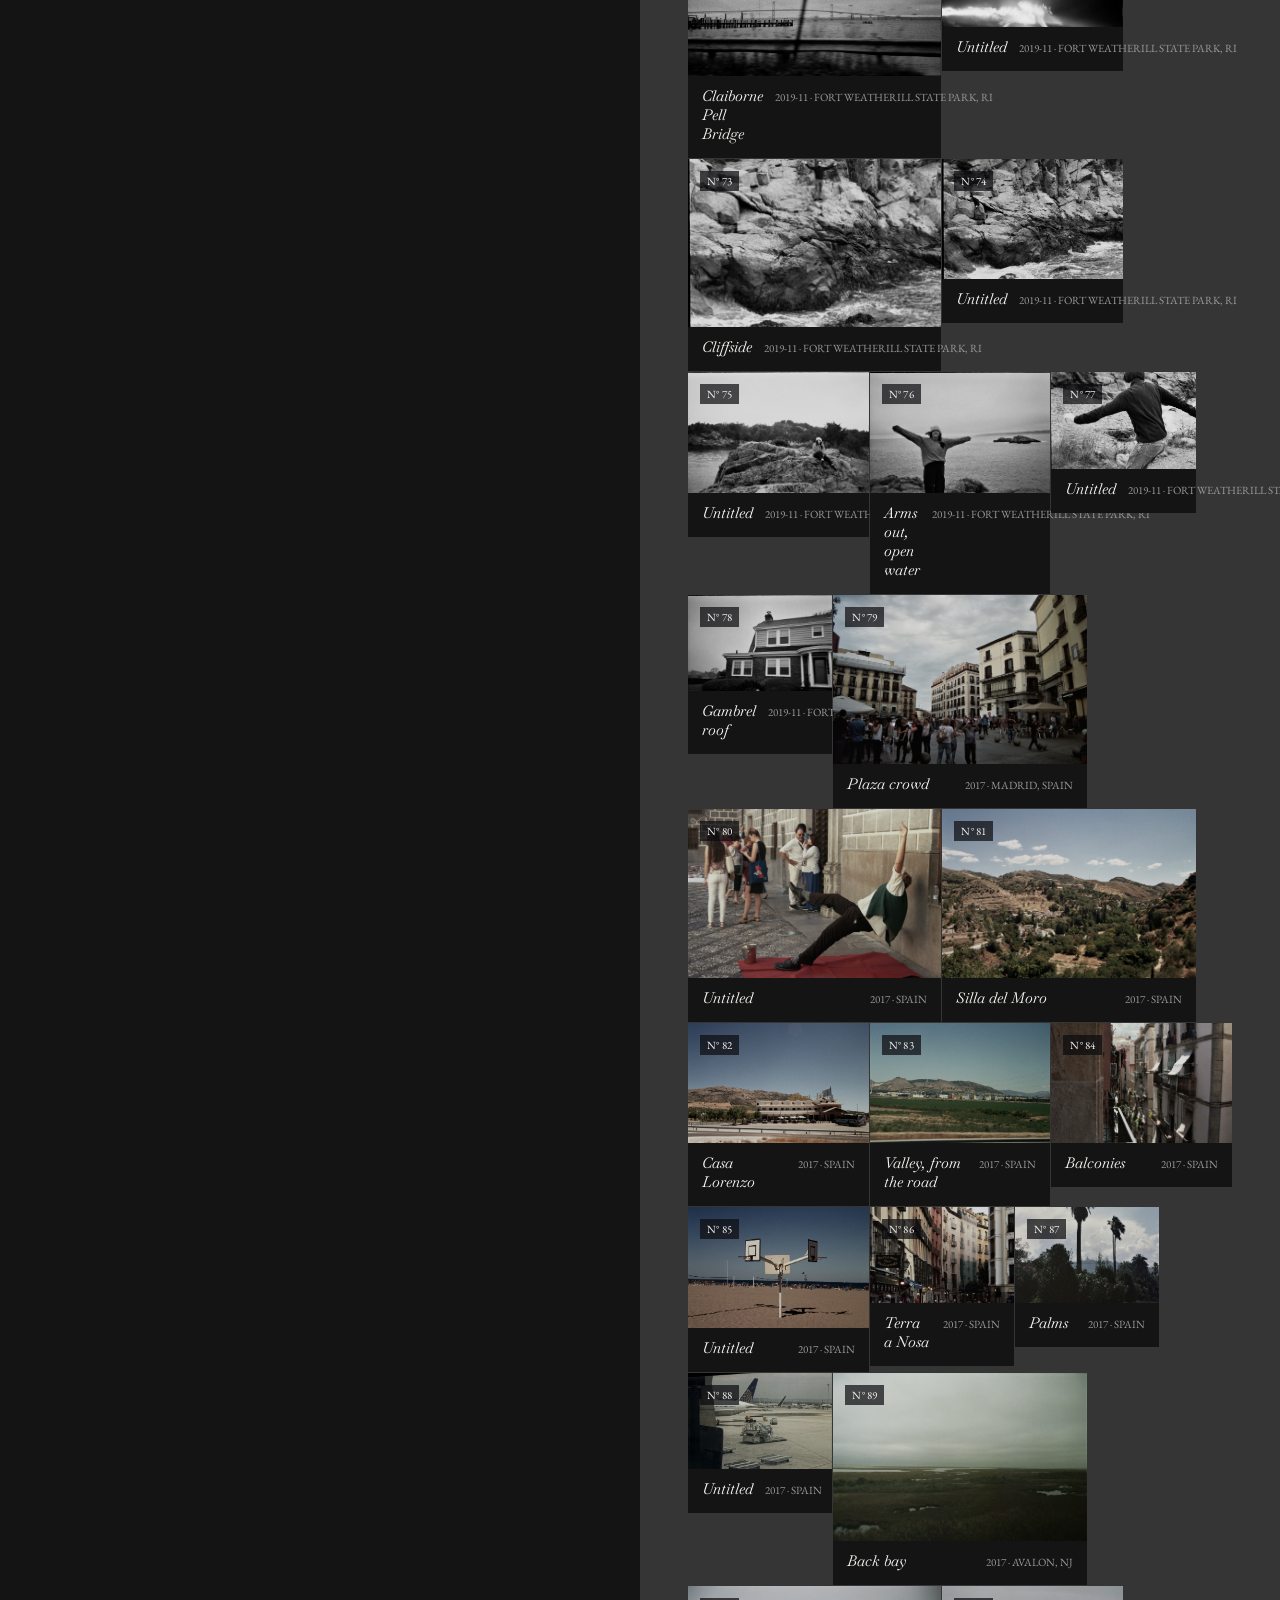
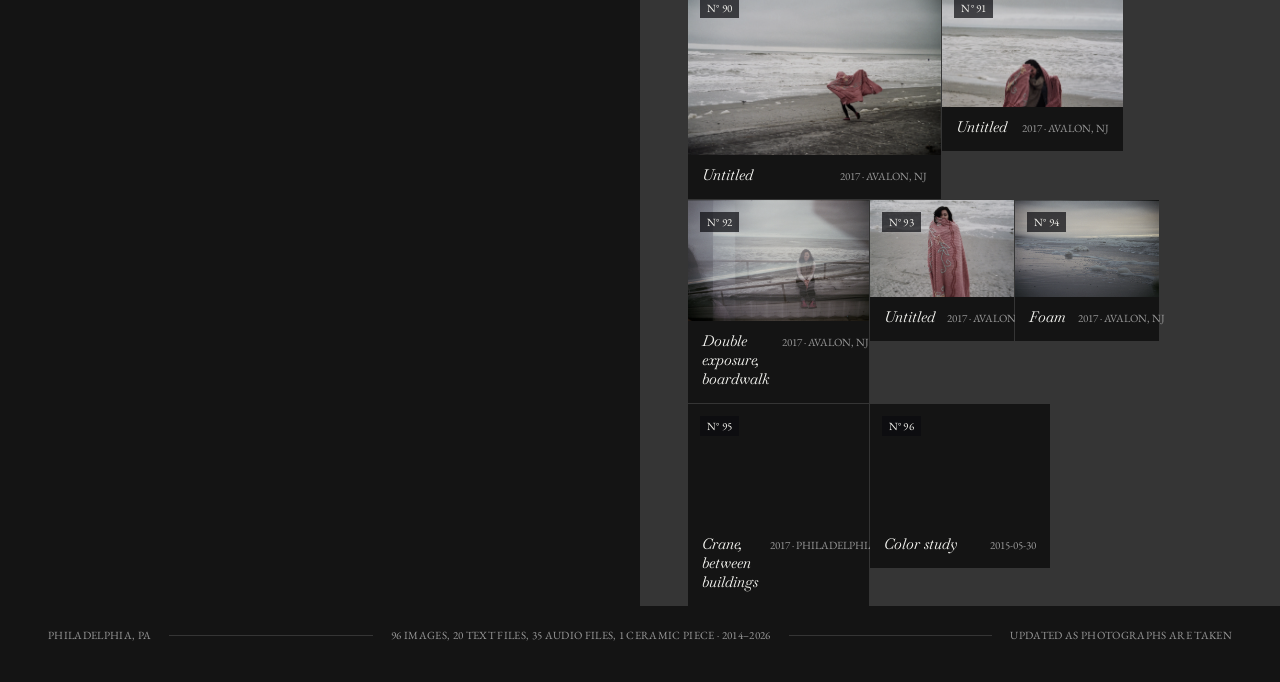
==== commit c8ee66df: "Add new ballad from poetry.docx; rename Archive nav to "Log" Transcribes the poem added 8/4/26 (the " ====
--- a/index.html
+++ b/index.html
@@ -30,7 +30,7 @@
     <nav class="site-nav" aria-label="Site pages">
       <a href="index.html" aria-current="page">Home</a>
       <a href="about.html">About</a>
-      <a href="archive.html">Archive</a>
+      <a href="archive.html">Log</a>
     </nav>
     <div class="header-controls">
       <div class="snow-settings">
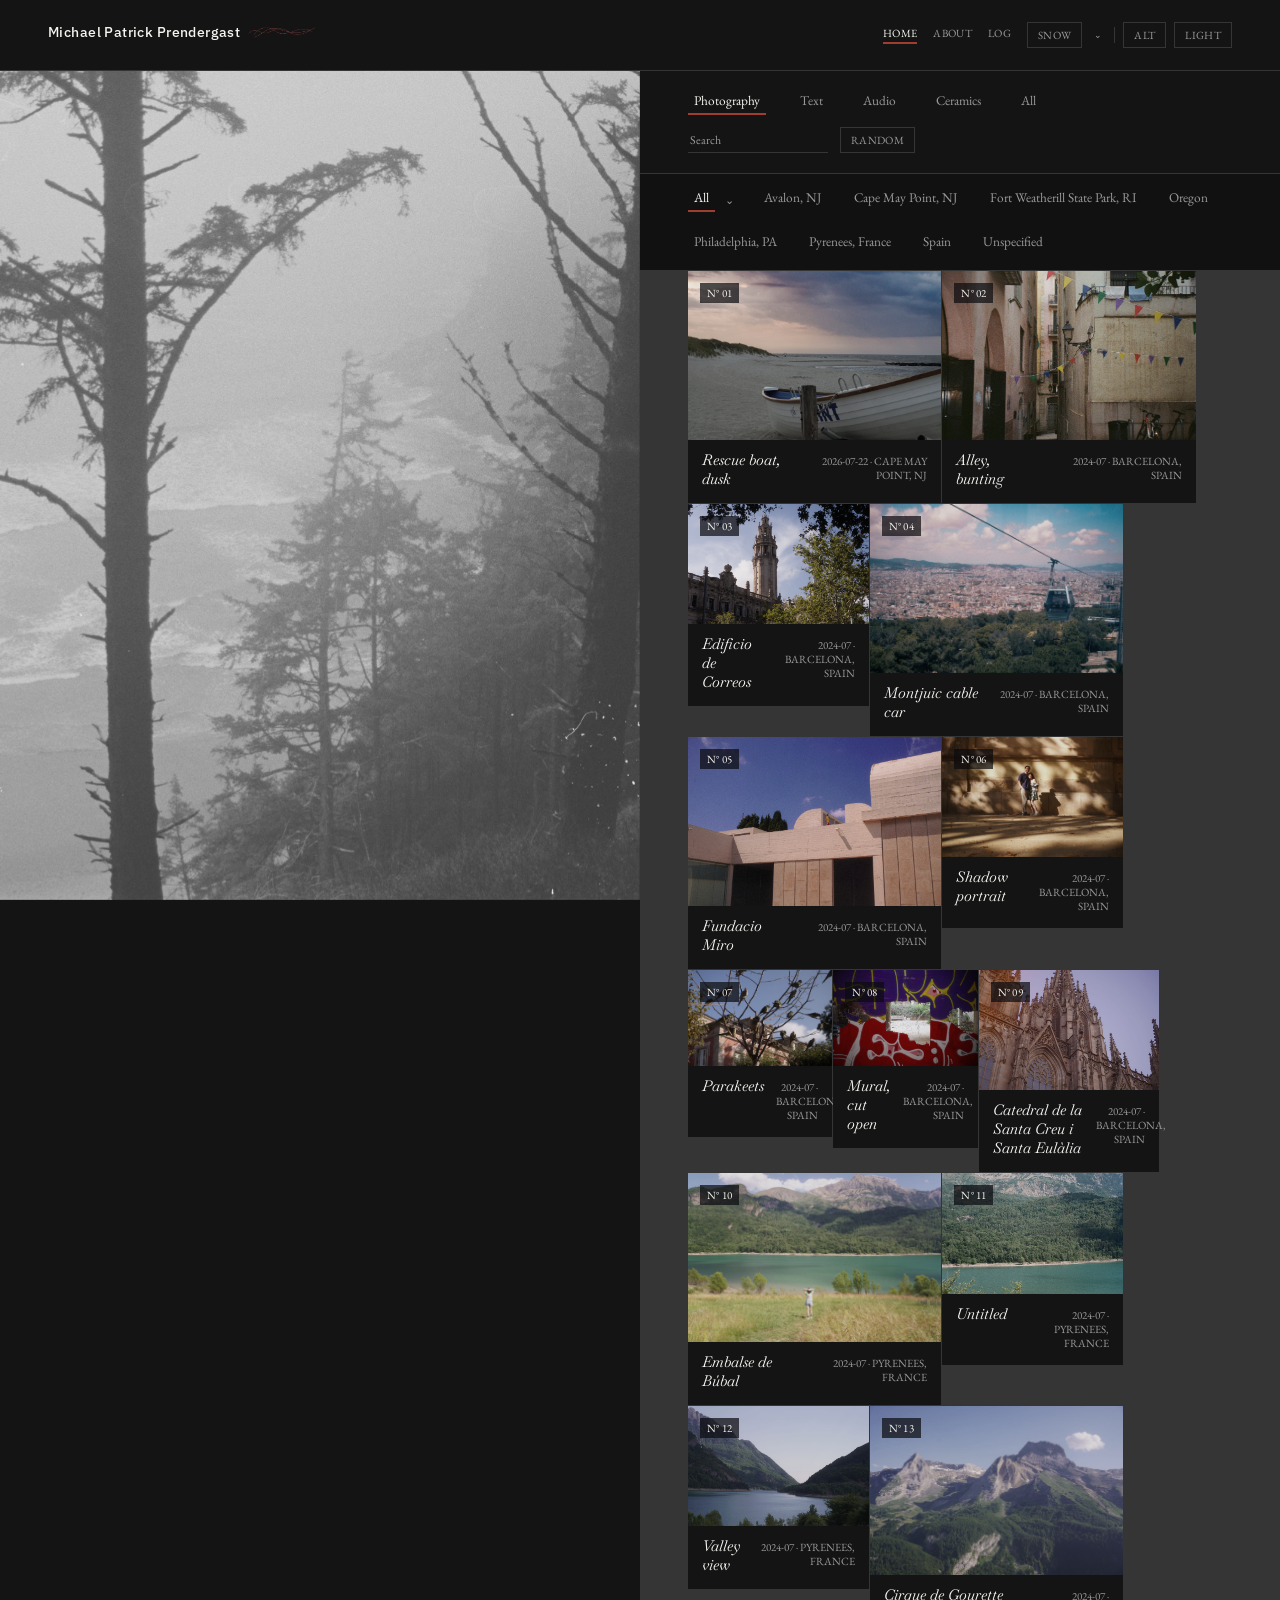
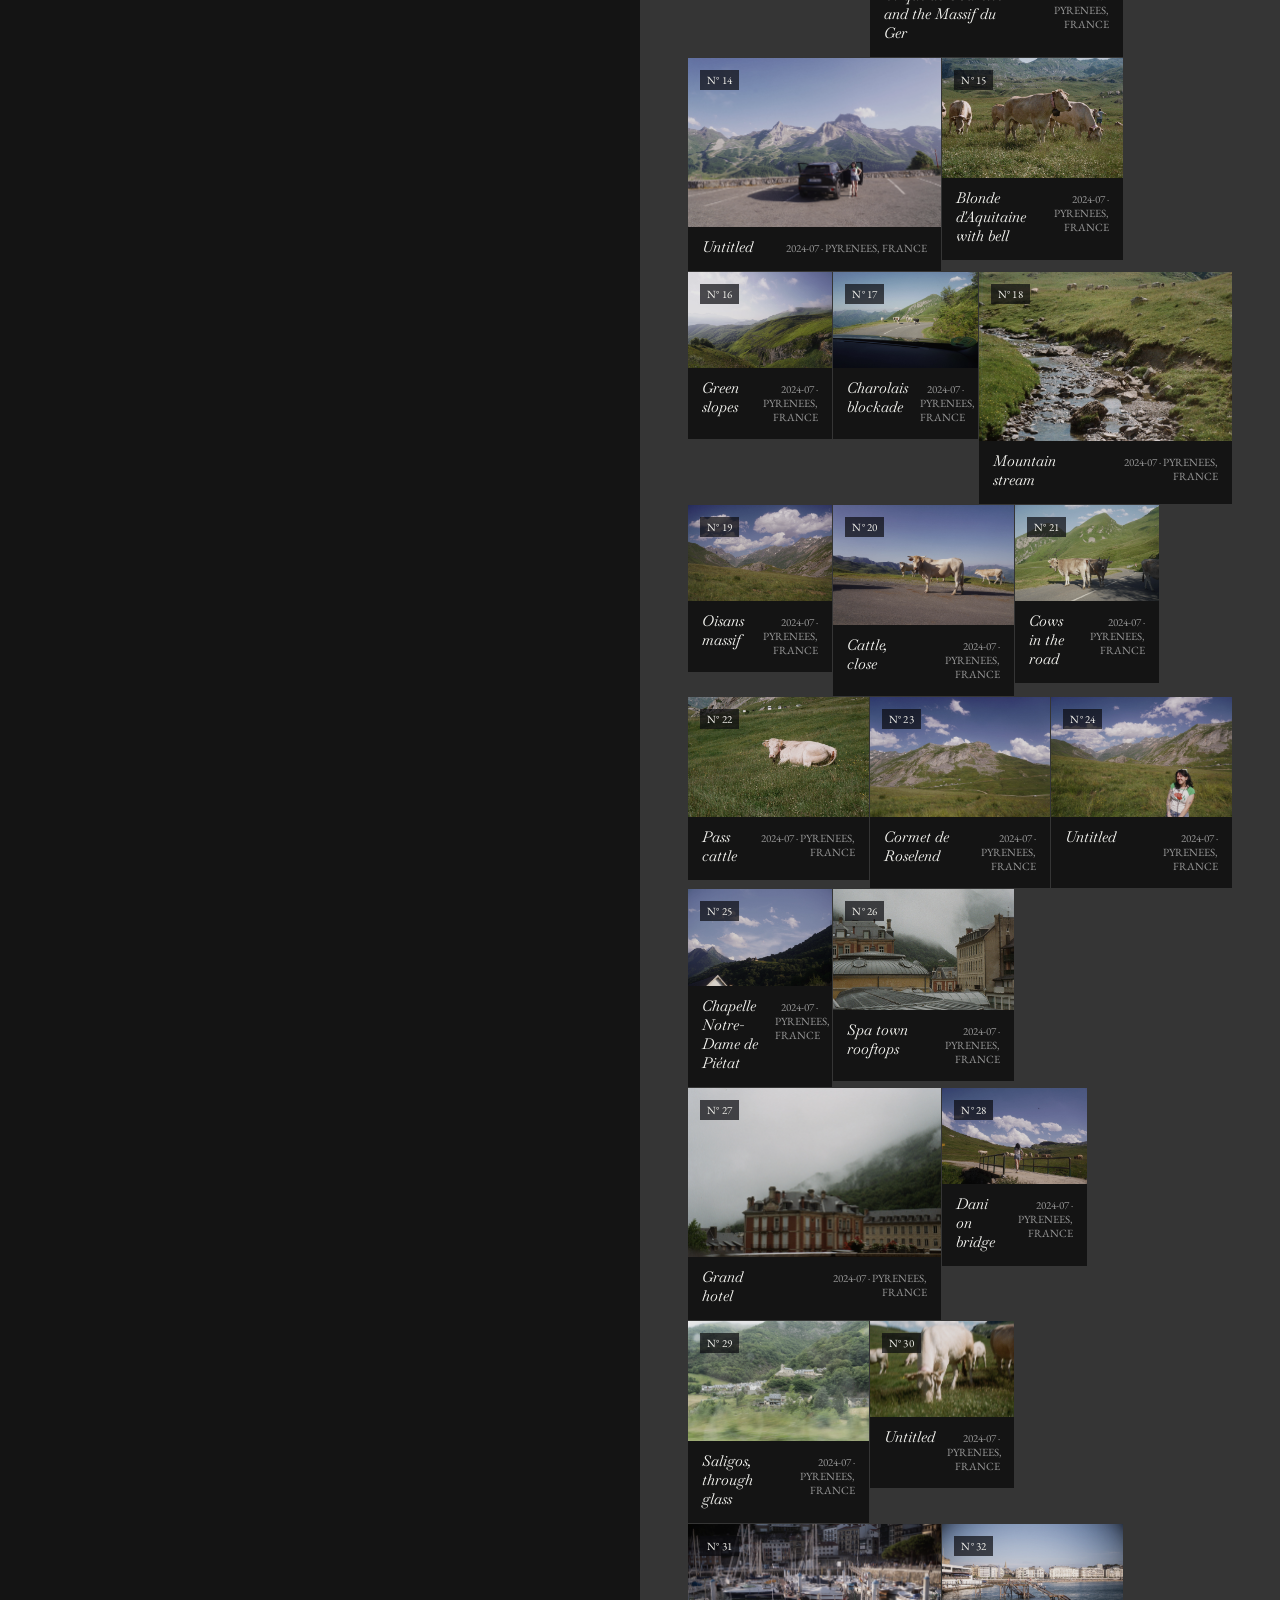
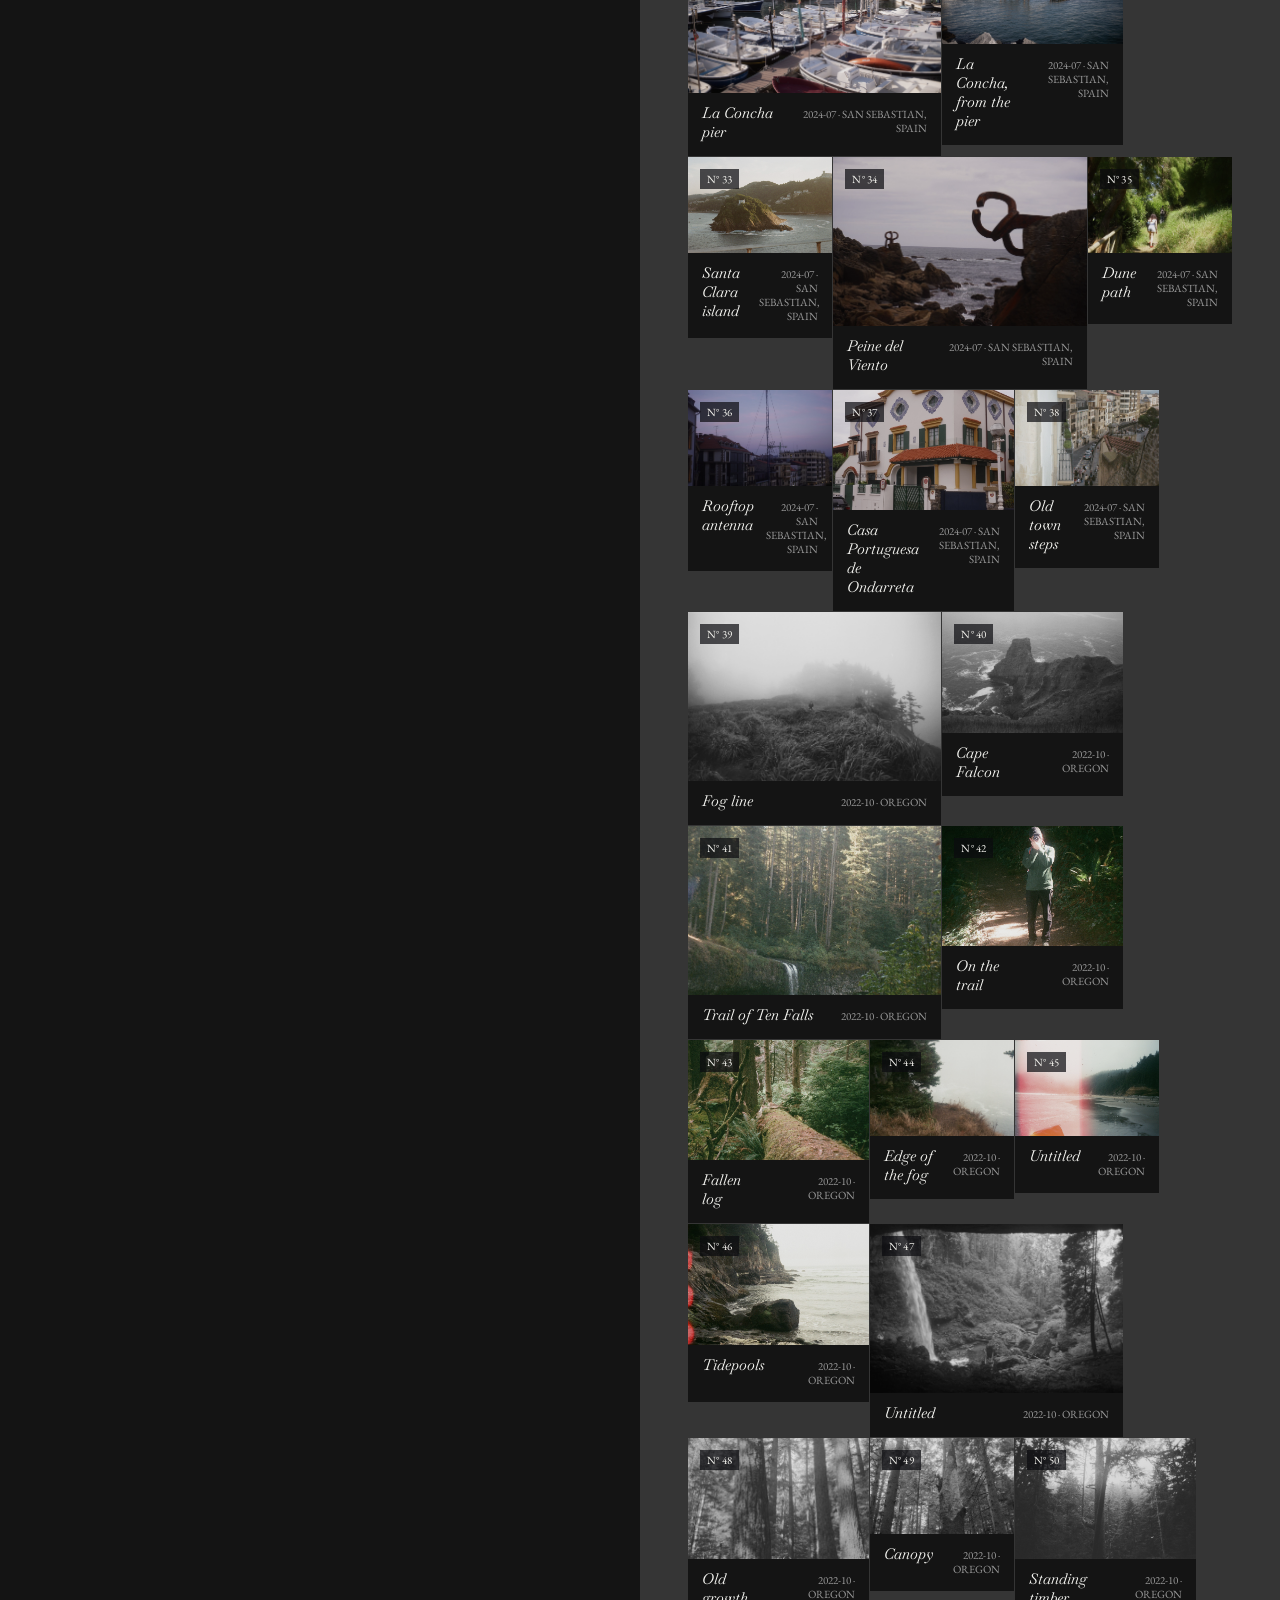
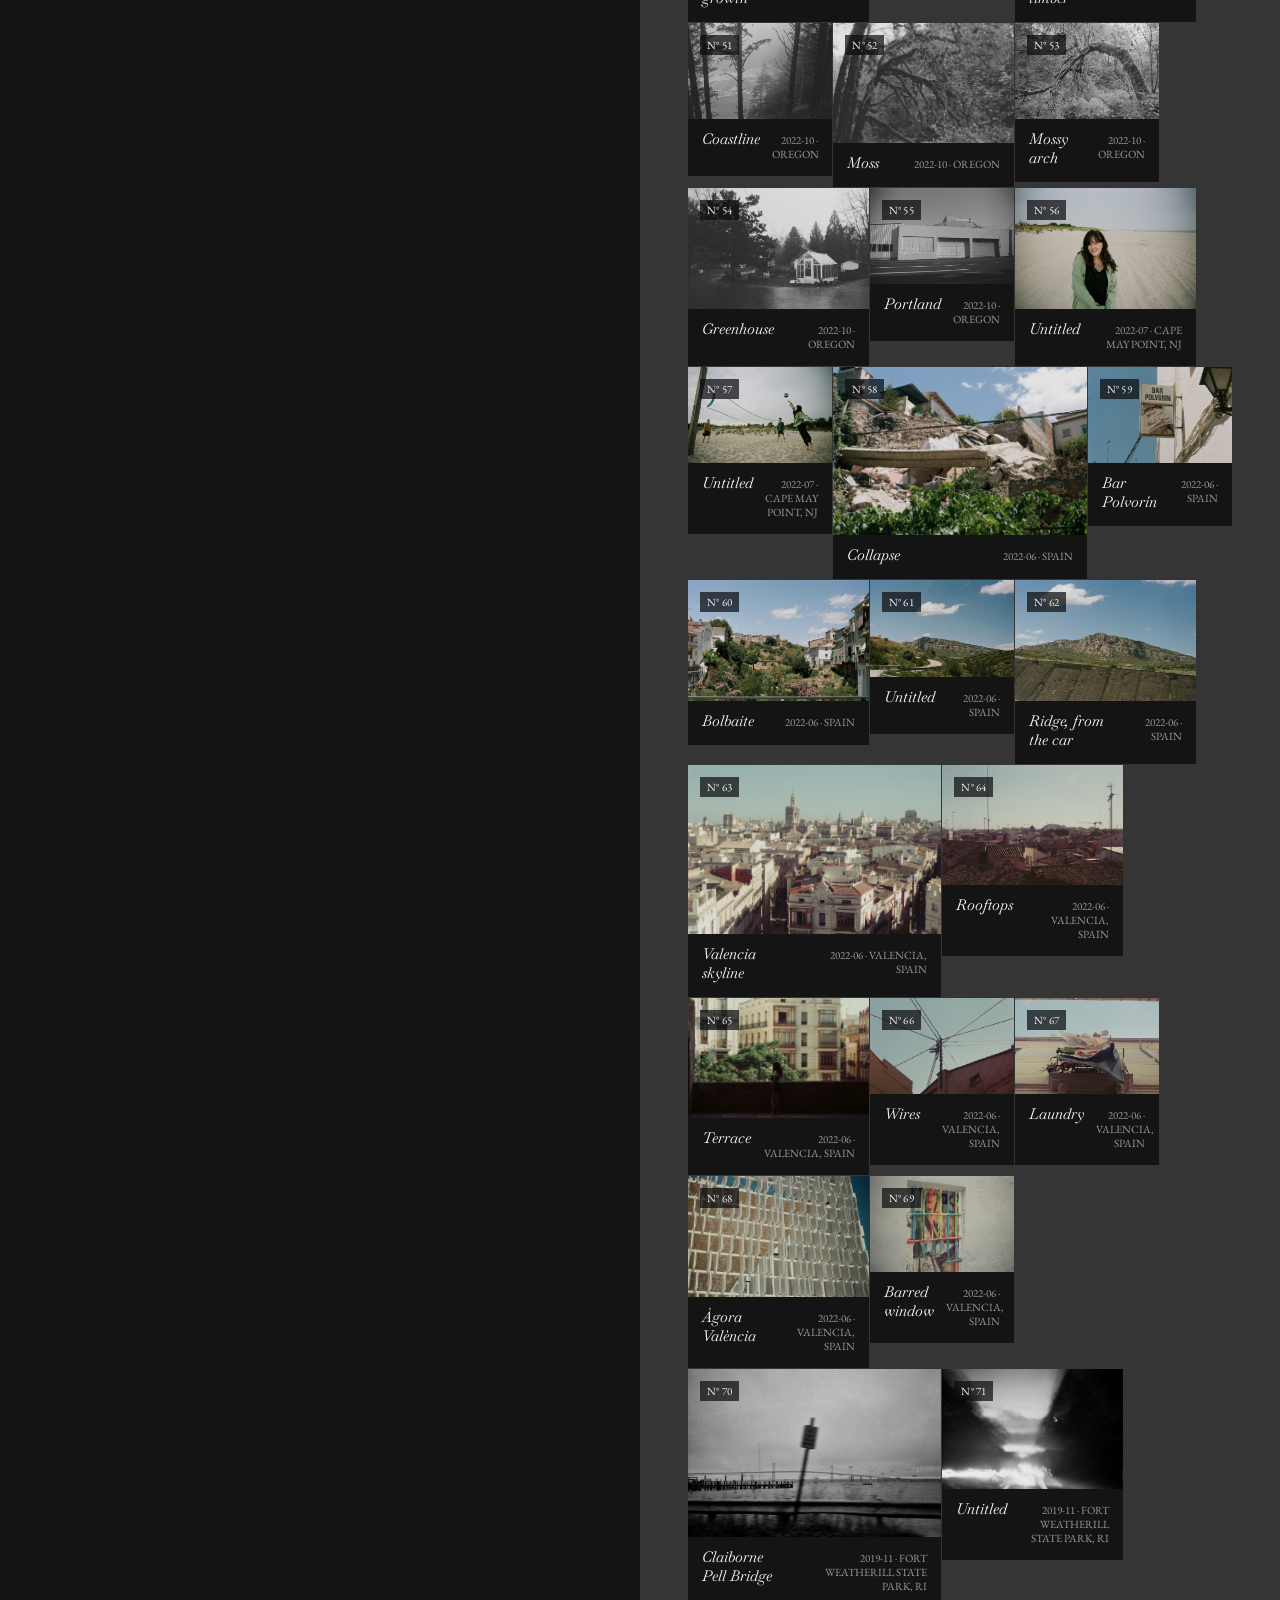
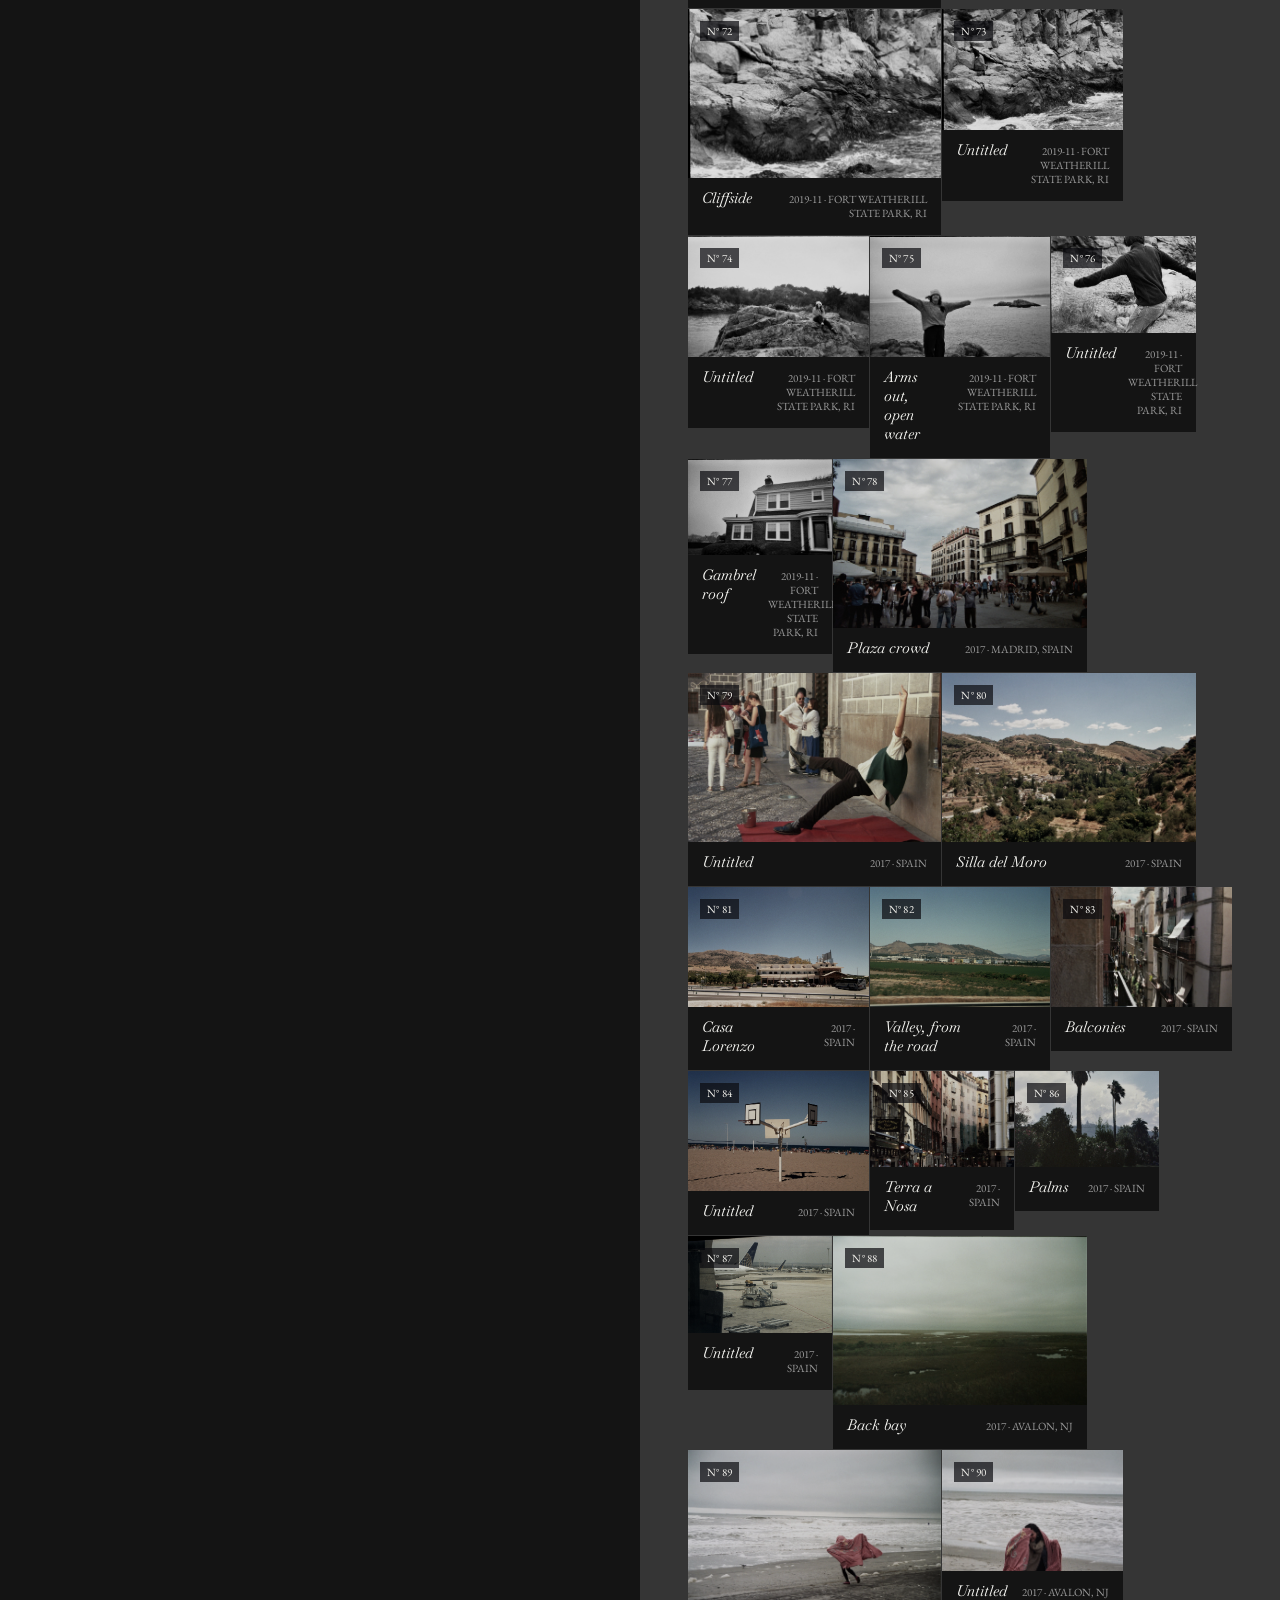
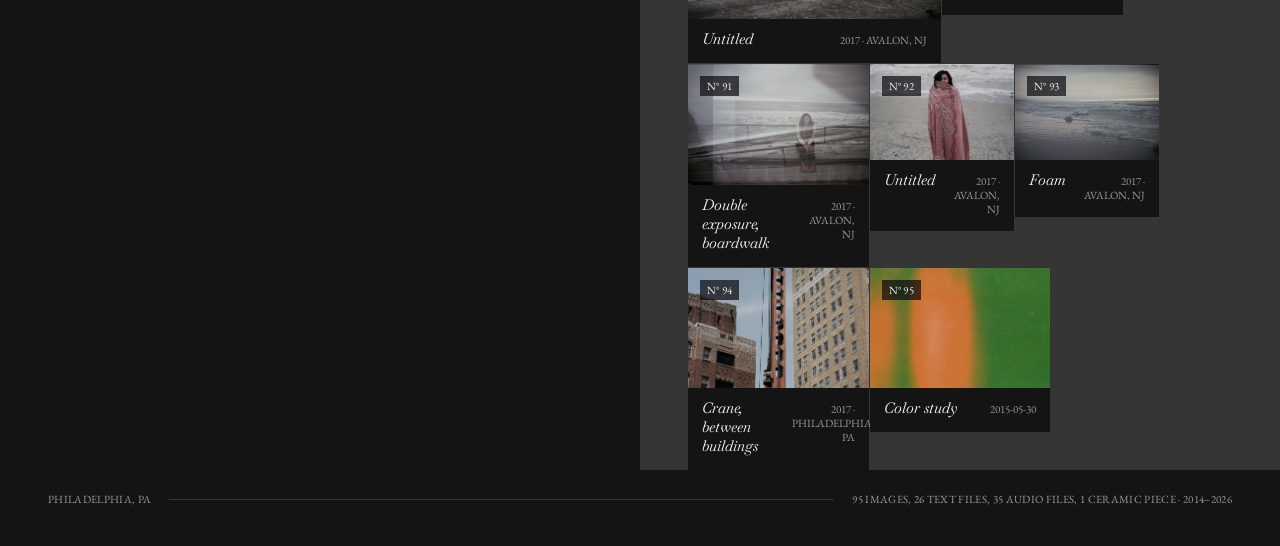
==== commit f32db07b: "Fix horizontal overflow from tile captions; drop footer's "Updated..." line .tile-meta forced white-" ====
--- a/index.html
+++ b/index.html
@@ -121,8 +121,6 @@
   <span>Philadelphia, PA</span>
   <span class="rule" aria-hidden="true"></span>
   <span id="site-stats"></span>
-  <span class="rule" aria-hidden="true"></span>
-  <span>Updated as photographs are taken</span>
 </footer>
 
 <script src="photos.js"></script>
